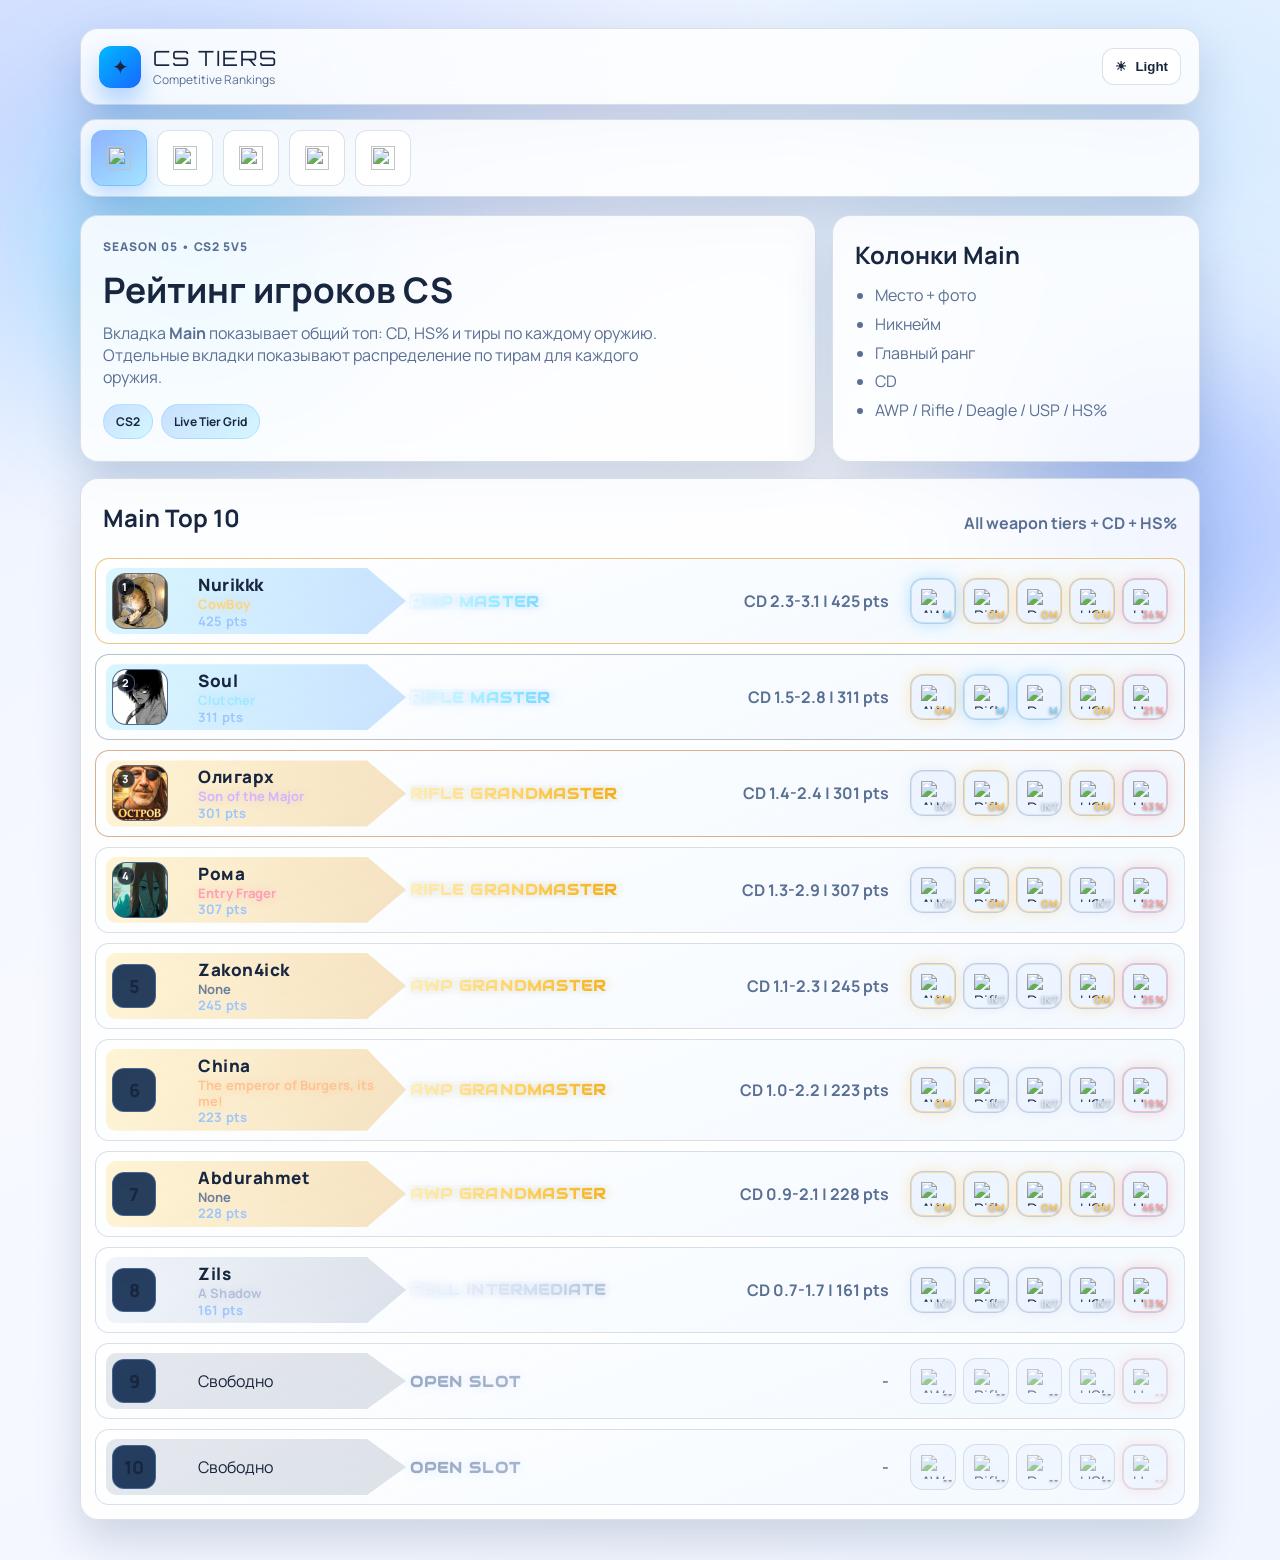
==== index.html @ b64b7e32 "Add files via upload" ====
﻿<!doctype html>
<html lang="ru" data-theme="dark">
<head>
  <meta charset="UTF-8" />
  <meta name="viewport" content="width=device-width, initial-scale=1.0" />
  <title>CS Tiers | Рейтинг</title>
  <link rel="preconnect" href="https://fonts.googleapis.com" />
  <link rel="preconnect" href="https://fonts.gstatic.com" crossorigin />
  <link href="https://fonts.googleapis.com/css2?family=Audiowide&family=Manrope:wght@400;500;700;800&family=Orbitron:wght@600;700&display=swap" rel="stylesheet" />
  <link rel="stylesheet" href="styles.css" />
</head>
<body>
  <div class="ambient ambient-a"></div>
  <div class="ambient ambient-b"></div>

  <div class="page-shell">
    <header class="topbar">
      <div class="brand-wrap">
        <div class="brand-mark" aria-hidden="true">✦</div>
        <div>
          <p class="brand-title">CS TIERS</p>
          <p class="brand-subtitle">Competitive Rankings</p>
        </div>
      </div>

      <div class="topbar-actions">
        <button id="themeToggle" class="theme-btn" type="button" aria-label="Сменить тему">
          <span class="theme-icon" id="themeIcon">🌙</span>
          <span id="themeLabel">Dark</span>
        </button>
      </div>
    </header>

    <nav class="mode-tabs" aria-label="Режимы рейтинга">
      <button class="mode-tab is-active" data-tab-target="main" type="button" aria-label="Main" title="Main">
        <img src="assets/icons/overall.svg" alt="" />
      </button>
      <button class="mode-tab" data-tab-target="awp" type="button" aria-label="AWP" title="AWP">
        <img src="assets/icons/awp.svg" alt="" />
      </button>
      <button class="mode-tab" data-tab-target="rifle" type="button" aria-label="Rifle" title="Rifle">
        <img src="assets/icons/rifle.svg" alt="" />
      </button>
      <button class="mode-tab" data-tab-target="deagle" type="button" aria-label="Deagle" title="Deagle">
        <img src="assets/icons/deagle.svg" alt="" />
      </button>
      <button class="mode-tab" data-tab-target="usp" type="button" aria-label="USP" title="USP">
        <img src="assets/icons/usp.svg" alt="" />
      </button>
    </nav>

    <main class="content-grid">
      <section class="hero-card">
        <p class="kicker">Season 05 • CS2 5v5</p>
        <h1>Рейтинг игроков CS</h1>
        <p>
          Вкладка <strong>Main</strong> показывает общий топ: CD, HS% и тиры по каждому оружию.
          Отдельные вкладки показывают распределение по тирам для каждого оружия.
        </p>
        <div class="hero-pills">
          <span>CS2</span>
          <span>Live Tier Grid</span>
        </div>
      </section>

      <section class="meta-card">
        <h2>Колонки Main</h2>
        <ul>
          <li>Место + фото</li>
          <li>Никнейм</li>
          <li>Главный ранг</li>
          <li>CD</li>
          <li>AWP / Rifle / Deagle / USP / HS%</li>
        </ul>
      </section>

      <section class="leaderboard tab-panel is-active" data-tab-panel="main">
        <div class="leaderboard-head">
          <h2>Main Top 10</h2>
          <span>All weapon tiers + CD + HS%</span>
        </div>

        <ol class="rank-list">
          <li class="rank-item tier-master">
            <span class="pos pos-photo"><img src="Nurikkk.jpg" alt="Nurikkk" /><b>1</b></span><span class="nick">Nurikkk</span><span class="rank-tag rank-master">AWP MASTER</span><span class="kd">CD 2.3-3.1</span>
            <span class="skills">
              <span class="weapon-chip level-master"><img src="assets/icons/awp.svg" alt="AWP" /><i>M</i></span>
              <span class="weapon-chip level-grandmaster"><img src="assets/icons/rifle.svg" alt="Rifle" /><i>GM</i></span>
              <span class="weapon-chip level-grandmaster"><img src="assets/icons/deagle.svg" alt="Deagle" /><i>GM</i></span>
              <span class="weapon-chip level-grandmaster"><img src="assets/icons/usp.svg" alt="USP" /><i>GM</i></span>
              <span class="weapon-chip headshot-chip"><img src="assets/icons/hs.svg" alt="Headshot" /><i>34%</i></span>
            </span>
          </li>
          <li class="rank-item tier-master">
            <span class="pos pos-photo"><img src="soul.jpg" alt="Soul" /><b>2</b></span><span class="nick">Soul</span><span class="rank-tag rank-master">RIFLE MASTER</span><span class="kd">CD 1.5-2.8</span>
            <span class="skills">
              <span class="weapon-chip level-grandmaster"><img src="assets/icons/awp.svg" alt="AWP" /><i>GM</i></span>
              <span class="weapon-chip level-master"><img src="assets/icons/rifle.svg" alt="Rifle" /><i>M</i></span>
              <span class="weapon-chip level-master"><img src="assets/icons/deagle.svg" alt="Deagle" /><i>M</i></span>
              <span class="weapon-chip level-grandmaster"><img src="assets/icons/usp.svg" alt="USP" /><i>GM</i></span>
              <span class="weapon-chip headshot-chip"><img src="assets/icons/hs.svg" alt="Headshot" /><i>21%</i></span>
            </span>
          </li>
          <li class="rank-item tier-grandmaster">
            <span class="pos pos-photo"><img src="oligarh.png" alt="Олигарх" /><b>3</b></span><span class="nick">Олигарх</span><span class="rank-tag rank-grandmaster">RIFLE GRANDMASTER</span><span class="kd">CD 1.4-2.4</span>
            <span class="skills">
              <span class="weapon-chip level-intermediate"><img src="assets/icons/awp.svg" alt="AWP" /><i>INT</i></span>
              <span class="weapon-chip level-grandmaster"><img src="assets/icons/rifle.svg" alt="Rifle" /><i>GM</i></span>
              <span class="weapon-chip level-intermediate"><img src="assets/icons/deagle.svg" alt="Deagle" /><i>INT</i></span>
              <span class="weapon-chip level-grandmaster"><img src="assets/icons/usp.svg" alt="USP" /><i>GM</i></span>
              <span class="weapon-chip headshot-chip"><img src="assets/icons/hs.svg" alt="Headshot" /><i>43%</i></span>
            </span>
          </li>
          <li class="rank-item tier-grandmaster">
            <span class="pos pos-photo"><img src="W1nters.png" alt="Рома" /><b>4</b></span><span class="nick">Рома</span><span class="rank-tag rank-grandmaster">RIFLE GRANDMASTER</span><span class="kd">CD 1.3-2.9</span>
            <span class="skills">
              <span class="weapon-chip level-intermediate"><img src="assets/icons/awp.svg" alt="AWP" /><i>INT</i></span>
              <span class="weapon-chip level-grandmaster"><img src="assets/icons/rifle.svg" alt="Rifle" /><i>GM</i></span>
              <span class="weapon-chip level-grandmaster"><img src="assets/icons/deagle.svg" alt="Deagle" /><i>GM</i></span>
              <span class="weapon-chip level-intermediate"><img src="assets/icons/usp.svg" alt="USP" /><i>INT</i></span>
              <span class="weapon-chip headshot-chip"><img src="assets/icons/hs.svg" alt="Headshot" /><i>32%</i></span>
            </span>
          </li>
          <li class="rank-item tier-grandmaster">
            <span class="pos">5</span><span class="nick">Zakon4ick</span><span class="rank-tag rank-grandmaster">AWP GRANDMASTER</span><span class="kd">CD 1.1-2.3</span>
            <span class="skills">
              <span class="weapon-chip level-grandmaster"><img src="assets/icons/awp.svg" alt="AWP" /><i>GM</i></span>
              <span class="weapon-chip level-intermediate"><img src="assets/icons/rifle.svg" alt="Rifle" /><i>INT</i></span>
              <span class="weapon-chip level-intermediate"><img src="assets/icons/deagle.svg" alt="Deagle" /><i>INT</i></span>
              <span class="weapon-chip level-grandmaster"><img src="assets/icons/usp.svg" alt="USP" /><i>GM</i></span>
              <span class="weapon-chip headshot-chip"><img src="assets/icons/hs.svg" alt="Headshot" /><i>25%</i></span>
            </span>
          </li>
          <li class="rank-item tier-grandmaster">
            <span class="pos">6</span><span class="nick">China</span><span class="rank-tag rank-grandmaster">AWP GRANDMASTER</span><span class="kd">CD 1.0-2.2</span>
            <span class="skills">
              <span class="weapon-chip level-grandmaster"><img src="assets/icons/awp.svg" alt="AWP" /><i>GM</i></span>
              <span class="weapon-chip level-intermediate"><img src="assets/icons/rifle.svg" alt="Rifle" /><i>INT</i></span>
              <span class="weapon-chip level-intermediate"><img src="assets/icons/deagle.svg" alt="Deagle" /><i>INT</i></span>
              <span class="weapon-chip level-intermediate"><img src="assets/icons/usp.svg" alt="USP" /><i>INT</i></span>
              <span class="weapon-chip headshot-chip"><img src="assets/icons/hs.svg" alt="Headshot" /><i>19%</i></span>
            </span>
          </li>
          <li class="rank-item tier-grandmaster">
            <span class="pos">7</span><span class="nick">Abdurahmet</span><span class="rank-tag rank-grandmaster">AWP GRANDMASTER</span><span class="kd">CD 0.9-2.1</span>
            <span class="skills">
              <span class="weapon-chip level-grandmaster"><img src="assets/icons/awp.svg" alt="AWP" /><i>GM</i></span>
              <span class="weapon-chip level-grandmaster"><img src="assets/icons/rifle.svg" alt="Rifle" /><i>GM</i></span>
              <span class="weapon-chip level-grandmaster"><img src="assets/icons/deagle.svg" alt="Deagle" /><i>GM</i></span>
              <span class="weapon-chip level-grandmaster"><img src="assets/icons/usp.svg" alt="USP" /><i>GM</i></span>
              <span class="weapon-chip headshot-chip"><img src="assets/icons/hs.svg" alt="Headshot" /><i>46%</i></span>
            </span>
          </li>
          <li class="rank-item tier-intermediate">
            <span class="pos">8</span><span class="nick">Zils</span><span class="rank-tag rank-intermediate">FULL INTERMEDIATE</span><span class="kd">CD 0.7-1.7</span>
            <span class="skills">
              <span class="weapon-chip level-intermediate"><img src="assets/icons/awp.svg" alt="AWP" /><i>INT</i></span>
              <span class="weapon-chip level-intermediate"><img src="assets/icons/rifle.svg" alt="Rifle" /><i>INT</i></span>
              <span class="weapon-chip level-intermediate"><img src="assets/icons/deagle.svg" alt="Deagle" /><i>INT</i></span>
              <span class="weapon-chip level-intermediate"><img src="assets/icons/usp.svg" alt="USP" /><i>INT</i></span>
              <span class="weapon-chip headshot-chip"><img src="assets/icons/hs.svg" alt="Headshot" /><i>13%</i></span>
            </span>
          </li>
          <li class="rank-item tier-open">
            <span class="pos">9</span><span class="nick">Свободно</span><span class="rank-tag rank-open">OPEN SLOT</span><span class="kd">-</span>
            <span class="skills">
              <span class="weapon-chip level-open"><img src="assets/icons/awp.svg" alt="AWP" /><i>--</i></span>
              <span class="weapon-chip level-open"><img src="assets/icons/rifle.svg" alt="Rifle" /><i>--</i></span>
              <span class="weapon-chip level-open"><img src="assets/icons/deagle.svg" alt="Deagle" /><i>--</i></span>
              <span class="weapon-chip level-open"><img src="assets/icons/usp.svg" alt="USP" /><i>--</i></span>
              <span class="weapon-chip level-open headshot-chip"><img src="assets/icons/hs.svg" alt="Headshot" /><i>--</i></span>
            </span>
          </li>
          <li class="rank-item tier-open">
            <span class="pos">10</span><span class="nick">Свободно</span><span class="rank-tag rank-open">OPEN SLOT</span><span class="kd">-</span>
            <span class="skills">
              <span class="weapon-chip level-open"><img src="assets/icons/awp.svg" alt="AWP" /><i>--</i></span>
              <span class="weapon-chip level-open"><img src="assets/icons/rifle.svg" alt="Rifle" /><i>--</i></span>
              <span class="weapon-chip level-open"><img src="assets/icons/deagle.svg" alt="Deagle" /><i>--</i></span>
              <span class="weapon-chip level-open"><img src="assets/icons/usp.svg" alt="USP" /><i>--</i></span>
              <span class="weapon-chip level-open headshot-chip"><img src="assets/icons/hs.svg" alt="Headshot" /><i>--</i></span>
            </span>
          </li>
        </ol>
      </section>

      <section class="leaderboard tab-panel" data-tab-panel="awp">
        <div class="leaderboard-head">
          <h2>AWP Tiers</h2>
          <span>AWP-only ranking list</span>
        </div>
        <ol class="rank-list">
          <li class="rank-item tier-master"><span class="pos pos-photo"><img src="Nurikkk.jpg" alt="Nurikkk" /><b>1</b></span><span class="nick">Nurikkk</span><span class="rank-tag rank-master">AWP MASTER</span><span class="kd">CD 2.3-3.1</span><span class="skills"><span class="weapon-chip level-master"><img src="assets/icons/awp.svg" alt="AWP" /><i>M</i></span><span class="weapon-chip headshot-chip"><img src="assets/icons/hs.svg" alt="Headshot" /><i>34%</i></span></span></li>
          <li class="rank-item tier-grandmaster"><span class="pos pos-photo"><img src="soul.jpg" alt="Soul" /><b>2</b></span><span class="nick">Soul</span><span class="rank-tag rank-grandmaster">AWP GRANDMASTER</span><span class="kd">CD 1.5-2.8</span><span class="skills"><span class="weapon-chip level-grandmaster"><img src="assets/icons/awp.svg" alt="AWP" /><i>GM</i></span><span class="weapon-chip headshot-chip"><img src="assets/icons/hs.svg" alt="Headshot" /><i>21%</i></span></span></li>
          <li class="rank-item tier-grandmaster"><span class="pos">3</span><span class="nick">Zakon4ick</span><span class="rank-tag rank-grandmaster">AWP GRANDMASTER</span><span class="kd">CD 1.1-2.3</span><span class="skills"><span class="weapon-chip level-grandmaster"><img src="assets/icons/awp.svg" alt="AWP" /><i>GM</i></span><span class="weapon-chip headshot-chip"><img src="assets/icons/hs.svg" alt="Headshot" /><i>25%</i></span></span></li>
          <li class="rank-item tier-grandmaster"><span class="pos">4</span><span class="nick">China</span><span class="rank-tag rank-grandmaster">AWP GRANDMASTER</span><span class="kd">CD 1.0-2.2</span><span class="skills"><span class="weapon-chip level-grandmaster"><img src="assets/icons/awp.svg" alt="AWP" /><i>GM</i></span><span class="weapon-chip headshot-chip"><img src="assets/icons/hs.svg" alt="Headshot" /><i>19%</i></span></span></li>
          <li class="rank-item tier-grandmaster"><span class="pos">5</span><span class="nick">Abdurahmet</span><span class="rank-tag rank-grandmaster">AWP GRANDMASTER</span><span class="kd">CD 0.9-2.1</span><span class="skills"><span class="weapon-chip level-grandmaster"><img src="assets/icons/awp.svg" alt="AWP" /><i>GM</i></span><span class="weapon-chip headshot-chip"><img src="assets/icons/hs.svg" alt="Headshot" /><i>46%</i></span></span></li>
          <li class="rank-item tier-intermediate"><span class="pos pos-photo"><img src="W1nters.png" alt="Рома" /><b>6</b></span><span class="nick">Рома</span><span class="rank-tag rank-intermediate">AWP INTERMEDIATE</span><span class="kd">CD 1.3-2.9</span><span class="skills"><span class="weapon-chip level-intermediate"><img src="assets/icons/awp.svg" alt="AWP" /><i>INT</i></span><span class="weapon-chip headshot-chip"><img src="assets/icons/hs.svg" alt="Headshot" /><i>32%</i></span></span></li>
          <li class="rank-item tier-intermediate"><span class="pos pos-photo"><img src="oligarh.png" alt="Олигарх" /><b>7</b></span><span class="nick">Олигарх</span><span class="rank-tag rank-intermediate">AWP INTERMEDIATE</span><span class="kd">CD 1.4-2.4</span><span class="skills"><span class="weapon-chip level-intermediate"><img src="assets/icons/awp.svg" alt="AWP" /><i>INT</i></span><span class="weapon-chip headshot-chip"><img src="assets/icons/hs.svg" alt="Headshot" /><i>43%</i></span></span></li>
          <li class="rank-item tier-intermediate"><span class="pos">8</span><span class="nick">Zils</span><span class="rank-tag rank-intermediate">AWP INTERMEDIATE</span><span class="kd">CD 0.7-1.7</span><span class="skills"><span class="weapon-chip level-intermediate"><img src="assets/icons/awp.svg" alt="AWP" /><i>INT</i></span><span class="weapon-chip headshot-chip"><img src="assets/icons/hs.svg" alt="Headshot" /><i>13%</i></span></span></li>
          <li class="rank-item tier-open"><span class="pos">9</span><span class="nick">Свободно</span><span class="rank-tag rank-open">OPEN SLOT</span><span class="kd">-</span><span class="skills"><span class="weapon-chip level-open"><img src="assets/icons/awp.svg" alt="AWP" /><i>--</i></span></span></li>
          <li class="rank-item tier-open"><span class="pos">10</span><span class="nick">Свободно</span><span class="rank-tag rank-open">OPEN SLOT</span><span class="kd">-</span><span class="skills"><span class="weapon-chip level-open"><img src="assets/icons/awp.svg" alt="AWP" /><i>--</i></span></span></li>
        </ol>
      </section>

      <section class="leaderboard tab-panel" data-tab-panel="rifle">
        <div class="leaderboard-head">
          <h2>Rifle Tiers</h2>
          <span>Rifle-only ranking list</span>
        </div>
        <ol class="rank-list">
          <li class="rank-item tier-master"><span class="pos pos-photo"><img src="soul.jpg" alt="Soul" /><b>1</b></span><span class="nick">Soul</span><span class="rank-tag rank-master">RIFLE MASTER</span><span class="kd">CD 1.5-2.8</span><span class="skills"><span class="weapon-chip level-master"><img src="assets/icons/rifle.svg" alt="Rifle" /><i>M</i></span><span class="weapon-chip headshot-chip"><img src="assets/icons/hs.svg" alt="Headshot" /><i>21%</i></span></span></li>
          <li class="rank-item tier-grandmaster"><span class="pos pos-photo"><img src="Nurikkk.jpg" alt="Nurikkk" /><b>2</b></span><span class="nick">Nurikkk</span><span class="rank-tag rank-grandmaster">RIFLE GRANDMASTER</span><span class="kd">CD 2.3-3.1</span><span class="skills"><span class="weapon-chip level-grandmaster"><img src="assets/icons/rifle.svg" alt="Rifle" /><i>GM</i></span><span class="weapon-chip headshot-chip"><img src="assets/icons/hs.svg" alt="Headshot" /><i>34%</i></span></span></li>
          <li class="rank-item tier-grandmaster"><span class="pos pos-photo"><img src="W1nters.png" alt="Рома" /><b>3</b></span><span class="nick">Рома</span><span class="rank-tag rank-grandmaster">RIFLE GRANDMASTER</span><span class="kd">CD 1.3-2.9</span><span class="skills"><span class="weapon-chip level-grandmaster"><img src="assets/icons/rifle.svg" alt="Rifle" /><i>GM</i></span><span class="weapon-chip headshot-chip"><img src="assets/icons/hs.svg" alt="Headshot" /><i>32%</i></span></span></li>
          <li class="rank-item tier-grandmaster"><span class="pos pos-photo"><img src="oligarh.png" alt="Олигарх" /><b>4</b></span><span class="nick">Олигарх</span><span class="rank-tag rank-grandmaster">RIFLE GRANDMASTER</span><span class="kd">CD 1.4-2.4</span><span class="skills"><span class="weapon-chip level-grandmaster"><img src="assets/icons/rifle.svg" alt="Rifle" /><i>GM</i></span><span class="weapon-chip headshot-chip"><img src="assets/icons/hs.svg" alt="Headshot" /><i>43%</i></span></span></li>
          <li class="rank-item tier-grandmaster"><span class="pos">5</span><span class="nick">Abdurahmet</span><span class="rank-tag rank-grandmaster">RIFLE GRANDMASTER</span><span class="kd">CD 0.9-2.1</span><span class="skills"><span class="weapon-chip level-grandmaster"><img src="assets/icons/rifle.svg" alt="Rifle" /><i>GM</i></span><span class="weapon-chip headshot-chip"><img src="assets/icons/hs.svg" alt="Headshot" /><i>46%</i></span></span></li>
          <li class="rank-item tier-intermediate"><span class="pos">6</span><span class="nick">Zakon4ick</span><span class="rank-tag rank-intermediate">RIFLE INTERMEDIATE</span><span class="kd">CD 1.1-2.3</span><span class="skills"><span class="weapon-chip level-intermediate"><img src="assets/icons/rifle.svg" alt="Rifle" /><i>INT</i></span><span class="weapon-chip headshot-chip"><img src="assets/icons/hs.svg" alt="Headshot" /><i>25%</i></span></span></li>
          <li class="rank-item tier-intermediate"><span class="pos">7</span><span class="nick">China</span><span class="rank-tag rank-intermediate">RIFLE INTERMEDIATE</span><span class="kd">CD 1.0-2.2</span><span class="skills"><span class="weapon-chip level-intermediate"><img src="assets/icons/rifle.svg" alt="Rifle" /><i>INT</i></span><span class="weapon-chip headshot-chip"><img src="assets/icons/hs.svg" alt="Headshot" /><i>19%</i></span></span></li>
          <li class="rank-item tier-intermediate"><span class="pos">8</span><span class="nick">Zils</span><span class="rank-tag rank-intermediate">RIFLE INTERMEDIATE</span><span class="kd">CD 0.7-1.7</span><span class="skills"><span class="weapon-chip level-intermediate"><img src="assets/icons/rifle.svg" alt="Rifle" /><i>INT</i></span><span class="weapon-chip headshot-chip"><img src="assets/icons/hs.svg" alt="Headshot" /><i>13%</i></span></span></li>
          <li class="rank-item tier-open"><span class="pos">9</span><span class="nick">Свободно</span><span class="rank-tag rank-open">OPEN SLOT</span><span class="kd">-</span><span class="skills"><span class="weapon-chip level-open"><img src="assets/icons/rifle.svg" alt="Rifle" /><i>--</i></span></span></li>
          <li class="rank-item tier-open"><span class="pos">10</span><span class="nick">Свободно</span><span class="rank-tag rank-open">OPEN SLOT</span><span class="kd">-</span><span class="skills"><span class="weapon-chip level-open"><img src="assets/icons/rifle.svg" alt="Rifle" /><i>--</i></span></span></li>
        </ol>
      </section>

      <section class="leaderboard tab-panel" data-tab-panel="deagle">
        <div class="leaderboard-head">
          <h2>Deagle Tiers</h2>
          <span>Deagle-only ranking list</span>
        </div>
        <ol class="rank-list">
          <li class="rank-item tier-master"><span class="pos pos-photo"><img src="soul.jpg" alt="Soul" /><b>1</b></span><span class="nick">Soul</span><span class="rank-tag rank-master">DEAGLE MASTER</span><span class="kd">CD 1.5-2.8</span><span class="skills"><span class="weapon-chip level-master"><img src="assets/icons/deagle.svg" alt="Deagle" /><i>M</i></span><span class="weapon-chip headshot-chip"><img src="assets/icons/hs.svg" alt="Headshot" /><i>21%</i></span></span></li>
          <li class="rank-item tier-grandmaster"><span class="pos pos-photo"><img src="Nurikkk.jpg" alt="Nurikkk" /><b>2</b></span><span class="nick">Nurikkk</span><span class="rank-tag rank-grandmaster">DEAGLE GRANDMASTER</span><span class="kd">CD 2.3-3.1</span><span class="skills"><span class="weapon-chip level-grandmaster"><img src="assets/icons/deagle.svg" alt="Deagle" /><i>GM</i></span><span class="weapon-chip headshot-chip"><img src="assets/icons/hs.svg" alt="Headshot" /><i>34%</i></span></span></li>
          <li class="rank-item tier-grandmaster"><span class="pos pos-photo"><img src="W1nters.png" alt="Рома" /><b>3</b></span><span class="nick">Рома</span><span class="rank-tag rank-grandmaster">DEAGLE GRANDMASTER</span><span class="kd">CD 1.3-2.9</span><span class="skills"><span class="weapon-chip level-grandmaster"><img src="assets/icons/deagle.svg" alt="Deagle" /><i>GM</i></span><span class="weapon-chip headshot-chip"><img src="assets/icons/hs.svg" alt="Headshot" /><i>32%</i></span></span></li>
          <li class="rank-item tier-grandmaster"><span class="pos">4</span><span class="nick">Abdurahmet</span><span class="rank-tag rank-grandmaster">DEAGLE GRANDMASTER</span><span class="kd">CD 0.9-2.1</span><span class="skills"><span class="weapon-chip level-grandmaster"><img src="assets/icons/deagle.svg" alt="Deagle" /><i>GM</i></span><span class="weapon-chip headshot-chip"><img src="assets/icons/hs.svg" alt="Headshot" /><i>46%</i></span></span></li>
          <li class="rank-item tier-intermediate"><span class="pos pos-photo"><img src="oligarh.png" alt="Олигарх" /><b>5</b></span><span class="nick">Олигарх</span><span class="rank-tag rank-intermediate">DEAGLE INTERMEDIATE</span><span class="kd">CD 1.4-2.4</span><span class="skills"><span class="weapon-chip level-intermediate"><img src="assets/icons/deagle.svg" alt="Deagle" /><i>INT</i></span><span class="weapon-chip headshot-chip"><img src="assets/icons/hs.svg" alt="Headshot" /><i>43%</i></span></span></li>
          <li class="rank-item tier-intermediate"><span class="pos">6</span><span class="nick">Zakon4ick</span><span class="rank-tag rank-intermediate">DEAGLE INTERMEDIATE</span><span class="kd">CD 1.1-2.3</span><span class="skills"><span class="weapon-chip level-intermediate"><img src="assets/icons/deagle.svg" alt="Deagle" /><i>INT</i></span><span class="weapon-chip headshot-chip"><img src="assets/icons/hs.svg" alt="Headshot" /><i>25%</i></span></span></li>
          <li class="rank-item tier-intermediate"><span class="pos">7</span><span class="nick">China</span><span class="rank-tag rank-intermediate">DEAGLE INTERMEDIATE</span><span class="kd">CD 1.0-2.2</span><span class="skills"><span class="weapon-chip level-intermediate"><img src="assets/icons/deagle.svg" alt="Deagle" /><i>INT</i></span><span class="weapon-chip headshot-chip"><img src="assets/icons/hs.svg" alt="Headshot" /><i>19%</i></span></span></li>
          <li class="rank-item tier-intermediate"><span class="pos">8</span><span class="nick">Zils</span><span class="rank-tag rank-intermediate">DEAGLE INTERMEDIATE</span><span class="kd">CD 0.7-1.7</span><span class="skills"><span class="weapon-chip level-intermediate"><img src="assets/icons/deagle.svg" alt="Deagle" /><i>INT</i></span><span class="weapon-chip headshot-chip"><img src="assets/icons/hs.svg" alt="Headshot" /><i>13%</i></span></span></li>
          <li class="rank-item tier-open"><span class="pos">9</span><span class="nick">Свободно</span><span class="rank-tag rank-open">OPEN SLOT</span><span class="kd">-</span><span class="skills"><span class="weapon-chip level-open"><img src="assets/icons/deagle.svg" alt="Deagle" /><i>--</i></span></span></li>
          <li class="rank-item tier-open"><span class="pos">10</span><span class="nick">Свободно</span><span class="rank-tag rank-open">OPEN SLOT</span><span class="kd">-</span><span class="skills"><span class="weapon-chip level-open"><img src="assets/icons/deagle.svg" alt="Deagle" /><i>--</i></span></span></li>
        </ol>
      </section>

      <section class="leaderboard tab-panel" data-tab-panel="usp">
        <div class="leaderboard-head">
          <h2>USP Tiers</h2>
          <span>USP-only ranking list</span>
        </div>
        <ol class="rank-list">
          <li class="rank-item tier-grandmaster"><span class="pos pos-photo"><img src="Nurikkk.jpg" alt="Nurikkk" /><b>1</b></span><span class="nick">Nurikkk</span><span class="rank-tag rank-grandmaster">USP GRANDMASTER</span><span class="kd">CD 2.3-3.1</span><span class="skills"><span class="weapon-chip level-grandmaster"><img src="assets/icons/usp.svg" alt="USP" /><i>GM</i></span><span class="weapon-chip headshot-chip"><img src="assets/icons/hs.svg" alt="Headshot" /><i>34%</i></span></span></li>
          <li class="rank-item tier-grandmaster"><span class="pos pos-photo"><img src="soul.jpg" alt="Soul" /><b>2</b></span><span class="nick">Soul</span><span class="rank-tag rank-grandmaster">USP GRANDMASTER</span><span class="kd">CD 1.5-2.8</span><span class="skills"><span class="weapon-chip level-grandmaster"><img src="assets/icons/usp.svg" alt="USP" /><i>GM</i></span><span class="weapon-chip headshot-chip"><img src="assets/icons/hs.svg" alt="Headshot" /><i>21%</i></span></span></li>
          <li class="rank-item tier-grandmaster"><span class="pos pos-photo"><img src="oligarh.png" alt="Олигарх" /><b>3</b></span><span class="nick">Олигарх</span><span class="rank-tag rank-grandmaster">USP GRANDMASTER</span><span class="kd">CD 1.4-2.4</span><span class="skills"><span class="weapon-chip level-grandmaster"><img src="assets/icons/usp.svg" alt="USP" /><i>GM</i></span><span class="weapon-chip headshot-chip"><img src="assets/icons/hs.svg" alt="Headshot" /><i>43%</i></span></span></li>
          <li class="rank-item tier-grandmaster"><span class="pos">4</span><span class="nick">Zakon4ick</span><span class="rank-tag rank-grandmaster">USP GRANDMASTER</span><span class="kd">CD 1.1-2.3</span><span class="skills"><span class="weapon-chip level-grandmaster"><img src="assets/icons/usp.svg" alt="USP" /><i>GM</i></span><span class="weapon-chip headshot-chip"><img src="assets/icons/hs.svg" alt="Headshot" /><i>25%</i></span></span></li>
          <li class="rank-item tier-grandmaster"><span class="pos">5</span><span class="nick">Abdurahmet</span><span class="rank-tag rank-grandmaster">USP GRANDMASTER</span><span class="kd">CD 0.9-2.1</span><span class="skills"><span class="weapon-chip level-grandmaster"><img src="assets/icons/usp.svg" alt="USP" /><i>GM</i></span><span class="weapon-chip headshot-chip"><img src="assets/icons/hs.svg" alt="Headshot" /><i>46%</i></span></span></li>
          <li class="rank-item tier-intermediate"><span class="pos pos-photo"><img src="W1nters.png" alt="Рома" /><b>6</b></span><span class="nick">Рома</span><span class="rank-tag rank-intermediate">USP INTERMEDIATE</span><span class="kd">CD 1.3-2.9</span><span class="skills"><span class="weapon-chip level-intermediate"><img src="assets/icons/usp.svg" alt="USP" /><i>INT</i></span><span class="weapon-chip headshot-chip"><img src="assets/icons/hs.svg" alt="Headshot" /><i>32%</i></span></span></li>
          <li class="rank-item tier-intermediate"><span class="pos">7</span><span class="nick">China</span><span class="rank-tag rank-intermediate">USP INTERMEDIATE</span><span class="kd">CD 1.0-2.2</span><span class="skills"><span class="weapon-chip level-intermediate"><img src="assets/icons/usp.svg" alt="USP" /><i>INT</i></span><span class="weapon-chip headshot-chip"><img src="assets/icons/hs.svg" alt="Headshot" /><i>19%</i></span></span></li>
          <li class="rank-item tier-intermediate"><span class="pos">8</span><span class="nick">Zils</span><span class="rank-tag rank-intermediate">USP INTERMEDIATE</span><span class="kd">CD 0.7-1.7</span><span class="skills"><span class="weapon-chip level-intermediate"><img src="assets/icons/usp.svg" alt="USP" /><i>INT</i></span><span class="weapon-chip headshot-chip"><img src="assets/icons/hs.svg" alt="Headshot" /><i>13%</i></span></span></li>
          <li class="rank-item tier-open"><span class="pos">9</span><span class="nick">Свободно</span><span class="rank-tag rank-open">OPEN SLOT</span><span class="kd">-</span><span class="skills"><span class="weapon-chip level-open"><img src="assets/icons/usp.svg" alt="USP" /><i>--</i></span></span></li>
          <li class="rank-item tier-open"><span class="pos">10</span><span class="nick">Свободно</span><span class="rank-tag rank-open">OPEN SLOT</span><span class="kd">-</span><span class="skills"><span class="weapon-chip level-open"><img src="assets/icons/usp.svg" alt="USP" /><i>--</i></span></span></li>
        </ol>
      </section>
    </main>
  </div>

  <script src="script.js"></script>
</body>
</html>
---- styles.css ----
﻿:root {
  --bg-main: #081121;
  --bg-panel: rgba(9, 21, 40, 0.78);
  --bg-panel-strong: rgba(11, 26, 48, 0.95);
  --text-main: #eaf1ff;
  --text-soft: #9eb0cf;
  --line: rgba(165, 184, 220, 0.17);
  --accent: #3ac7ff;
  --accent-2: #6de2ff;
  --gold: #ffbf42;
  --silver: #b8c2cf;
  --bronze: #d4884e;
  --shadow: 0 30px 60px rgba(0, 0, 0, 0.4);
}

html[data-theme="light"] {
  --bg-main: #eef3ff;
  --bg-panel: rgba(255, 255, 255, 0.84);
  --bg-panel-strong: rgba(255, 255, 255, 0.95);
  --text-main: #18263f;
  --text-soft: #596f93;
  --line: rgba(31, 69, 126, 0.16);
  --accent: #0057ff;
  --accent-2: #2b7dff;
  --gold: #df9a18;
  --silver: #76839a;
  --bronze: #b36a2a;
  --shadow: 0 20px 45px rgba(20, 50, 92, 0.18);
}

* {
  box-sizing: border-box;
  -webkit-user-select: none;
  -ms-user-select: none;
  user-select: none;
}

body {
  margin: 0;
  min-height: 100vh;
  font-family: "Manrope", "Segoe UI", sans-serif;
  color: var(--text-main);
  background:
    radial-gradient(1200px 700px at 10% 10%, rgba(63, 124, 255, 0.2), transparent 56%),
    radial-gradient(900px 600px at 90% 15%, rgba(55, 219, 255, 0.17), transparent 60%),
    linear-gradient(150deg, #040b16, #081121 30%, #050d1a 70%, #03070f 100%);
  transition: background 0.35s ease, color 0.35s ease;
  overflow-x: hidden;
}

html[data-theme="light"] body {
  background:
    radial-gradient(1200px 700px at 8% 8%, rgba(84, 127, 255, 0.22), transparent 58%),
    radial-gradient(900px 600px at 90% 10%, rgba(62, 171, 255, 0.19), transparent 60%),
    linear-gradient(150deg, #eaf1ff, #f7f9ff 45%, #f0f5ff 100%);
}

.ambient {
  position: fixed;
  border-radius: 50%;
  filter: blur(85px);
  pointer-events: none;
  z-index: -1;
  opacity: 0.38;
}

.ambient-a {
  width: 260px;
  height: 260px;
  background: #00d4ff;
  top: 14%;
  left: 5%;
  animation: floatOne 8.8s ease-in-out infinite;
}

.ambient-b {
  width: 350px;
  height: 350px;
  background: #2f6eff;
  right: -70px;
  top: 40%;
  animation: floatTwo 10.5s ease-in-out infinite;
}

.page-shell {
  width: min(1120px, 94vw);
  margin: 28px auto 40px;
}

.topbar {
  display: flex;
  align-items: center;
  justify-content: space-between;
  gap: 14px;
  padding: 16px 18px;
  background: var(--bg-panel);
  border: 1px solid var(--line);
  border-radius: 18px;
  backdrop-filter: blur(12px);
  box-shadow: var(--shadow);
}

.brand-wrap {
  display: flex;
  gap: 12px;
  align-items: center;
}

.brand-mark {
  width: 42px;
  height: 42px;
  border-radius: 12px;
  display: grid;
  place-items: center;
  font-size: 20px;
  background: linear-gradient(135deg, #00b9ff, #1767ff);
  box-shadow: 0 14px 26px rgba(20, 122, 255, 0.33);
}

.brand-title {
  margin: 0;
  font-family: "Orbitron", sans-serif;
  font-size: 21px;
  letter-spacing: 0.08em;
}

.brand-subtitle {
  margin: 0;
  color: var(--text-soft);
  font-size: 12px;
}

.topbar-actions {
  display: flex;
  align-items: center;
  gap: 10px;
  flex-wrap: wrap;
}

.ghost-btn,
.theme-btn {
  border: 1px solid var(--line);
  background: var(--bg-panel-strong);
  color: var(--text-main);
  border-radius: 12px;
  padding: 10px 12px;
  font-weight: 700;
  cursor: pointer;
  transition: transform 0.2s ease, border-color 0.25s ease, box-shadow 0.25s ease;
}

.ghost-btn:hover,
.theme-btn:hover {
  transform: translateY(-2px);
  border-color: rgba(84, 173, 255, 0.75);
  box-shadow: 0 8px 16px rgba(19, 110, 255, 0.2);
}

.theme-btn {
  display: inline-flex;
  align-items: center;
  gap: 8px;
}

.mode-tabs {
  margin-top: 14px;
  display: flex;
  flex-wrap: wrap;
  gap: 10px;
  padding: 10px;
  border: 1px solid var(--line);
  border-radius: 16px;
  background: var(--bg-panel);
  backdrop-filter: blur(10px);
  box-shadow: var(--shadow);
}

.mode-tab {
  border: 1px solid var(--line);
  background: var(--bg-panel-strong);
  color: var(--text-soft);
  border-radius: 12px;
  width: 56px;
  height: 56px;
  padding: 0;
  display: grid;
  place-items: center;
  cursor: pointer;
  transition: transform 0.2s ease, border-color 0.2s ease, color 0.2s ease;
}

.mode-tab:hover {
  transform: translateY(-2px);
  color: var(--text-main);
  border-color: rgba(103, 181, 255, 0.7);
}

.mode-tab.is-active {
  color: #f4fbff;
  border-color: rgba(112, 194, 255, 0.8);
  background: linear-gradient(140deg, rgba(27, 95, 255, 0.45), rgba(1, 180, 255, 0.32));
  box-shadow: 0 8px 18px rgba(38, 126, 255, 0.25);
}

.mode-tab img {
  width: 24px;
  height: 24px;
  object-fit: contain;
  opacity: 0.94;
}

.mode-tab.is-active img {
  opacity: 1;
  filter: drop-shadow(0 0 7px rgba(107, 186, 255, 0.45));
}

.content-grid {
  margin-top: 18px;
  display: grid;
  grid-template-columns: 2fr 1fr;
  gap: 16px;
}

.hero-card,
.meta-card,
.leaderboard,
.weapon-panel {
  background: var(--bg-panel);
  border: 1px solid var(--line);
  border-radius: 18px;
  backdrop-filter: blur(10px);
  box-shadow: var(--shadow);
}

.hero-card,
.meta-card {
  padding: 22px;
}

.kicker {
  margin: 0;
  color: var(--accent-2);
  letter-spacing: 0.08em;
  text-transform: uppercase;
  font-size: 12px;
  font-weight: 800;
}

.hero-card h1 {
  margin: 10px 0 8px;
  font-size: clamp(1.5rem, 2.8vw, 2.2rem);
}

.hero-card p {
  margin: 0;
  max-width: 58ch;
  color: var(--text-soft);
}

.hero-pills {
  margin-top: 16px;
  display: flex;
  flex-wrap: wrap;
  gap: 8px;
}

.hero-pills span {
  display: inline-block;
  padding: 8px 12px;
  border-radius: 999px;
  background: linear-gradient(140deg, rgba(35, 122, 255, 0.22), rgba(0, 213, 255, 0.15));
  border: 1px solid rgba(112, 190, 255, 0.3);
  font-weight: 700;
  font-size: 12px;
}

.meta-card h2,
.leaderboard h2 {
  margin: 0 0 10px;
}

.meta-card ul {
  margin: 0;
  padding-left: 20px;
  color: var(--text-soft);
  line-height: 1.8;
}

.leaderboard {
  grid-column: 1 / -1;
  padding: 14px;
}

.weapon-panel {
  grid-column: 1 / -1;
  padding: 14px;
}

.tab-panel {
  display: none;
}

.tab-panel.is-active {
  display: block;
}

.leaderboard-head {
  display: flex;
  justify-content: space-between;
  align-items: center;
  padding: 8px 8px 14px;
}

.leaderboard-head span {
  color: var(--text-soft);
  font-weight: 700;
}

.rank-list {
  list-style: none;
  margin: 0;
  padding: 0;
  display: grid;
  gap: 10px;
}

.rank-item {
  position: relative;
  overflow: hidden;
  display: grid;
  grid-template-columns: 74px minmax(200px, 1fr) minmax(280px, 1.35fr) minmax(150px, 190px) minmax(230px, 300px);
  gap: 12px;
  align-items: center;
  padding: 14px 16px;
  border-radius: 14px;
  border: 1px solid var(--line);
  background: linear-gradient(160deg, rgba(8, 24, 46, 0.85), rgba(10, 27, 52, 0.55));
  animation: rise 0.5s ease both;
}

html[data-theme="light"] .rank-item {
  background: linear-gradient(160deg, rgba(255, 255, 255, 0.96), rgba(241, 248, 255, 0.86));
}

.rank-item::before {
  content: "";
  position: absolute;
  left: 10px;
  top: 9px;
  width: min(34vw, 300px);
  height: calc(100% - 18px);
  clip-path: polygon(0 0, 87% 0, 100% 50%, 87% 100%, 0 100%);
  border-radius: 10px;
  opacity: 0.34;
  z-index: 0;
}

.tier-master::before {
  background: linear-gradient(90deg, rgba(141, 228, 255, 0.95), rgba(79, 161, 255, 0.85));
}

.tier-grandmaster::before {
  background: linear-gradient(90deg, rgba(255, 221, 125, 0.95), rgba(231, 161, 44, 0.85));
}

.tier-intermediate::before {
  background: linear-gradient(90deg, rgba(209, 219, 238, 0.92), rgba(144, 159, 186, 0.86));
}

.tier-open::before {
  background: linear-gradient(90deg, rgba(98, 118, 152, 0.5), rgba(78, 96, 126, 0.5));
}

.rank-item:nth-child(1) {
  border-color: color-mix(in srgb, var(--gold), transparent 45%);
}

.rank-item:nth-child(2) {
  border-color: color-mix(in srgb, var(--silver), transparent 50%);
}

.rank-item:nth-child(3) {
  border-color: color-mix(in srgb, var(--bronze), transparent 50%);
}

.pos {
  position: relative;
  z-index: 1;
  width: 44px;
  height: 44px;
  border-radius: 12px;
  display: grid;
  place-items: center;
  font-weight: 800;
  font-size: 18px;
  background: rgba(16, 43, 79, 0.9);
  border: 1px solid rgba(124, 172, 243, 0.35);
}

.pos-photo {
  width: 56px;
  height: 56px;
  padding: 0;
  overflow: hidden;
  border-radius: 14px;
}

.pos-photo img {
  width: 100%;
  height: 100%;
  object-fit: cover;
  display: block;
}

.pos-photo b {
  position: absolute;
  left: 4px;
  top: 4px;
  min-width: 18px;
  height: 18px;
  padding: 0 4px;
  border-radius: 8px;
  background: rgba(4, 10, 22, 0.72);
  border: 1px solid rgba(157, 187, 233, 0.4);
  color: #f5f9ff;
  font-size: 11px;
  font-weight: 800;
  line-height: 16px;
}

.rank-item:nth-child(1) .pos { background: color-mix(in srgb, var(--gold), #102747 65%); }
.rank-item:nth-child(2) .pos { background: color-mix(in srgb, var(--silver), #102747 62%); }
.rank-item:nth-child(3) .pos { background: color-mix(in srgb, var(--bronze), #102747 58%); }

.nick {
  position: relative;
  z-index: 1;
  display: flex;
  flex-direction: column;
  align-items: flex-start;
  gap: 1px;
}

.nick-main {
  font-size: 17px;
  font-weight: 800;
  letter-spacing: 0.03em;
}

.nick-meta {
  font-size: 13px;
  font-weight: 700;
  color: #9cc7ff;
  letter-spacing: 0.01em;
  line-height: 1.2;
}

.title-cowboy { color: #ffd37a; text-shadow: 0 0 10px rgba(255, 205, 113, 0.28); }
.title-clutcher { color: #9fe8ff; text-shadow: 0 0 10px rgba(116, 221, 255, 0.28); }
.title-entry { color: #ff9eb4; text-shadow: 0 0 10px rgba(255, 124, 156, 0.24); }
.title-major { color: #d6b3ff; text-shadow: 0 0 10px rgba(191, 137, 255, 0.24); }
.title-emperor { color: #ffc291; text-shadow: 0 0 10px rgba(255, 165, 92, 0.24); }
.title-shadow { color: #b2bfd9; text-shadow: 0 0 10px rgba(161, 176, 203, 0.2); }
.title-none { color: var(--text-soft); opacity: 0.88; }

.kd {
  position: relative;
  z-index: 1;
  color: var(--text-soft);
  font-weight: 700;
  justify-self: end;
  white-space: nowrap;
}

.rank-tag {
  position: relative;
  z-index: 1;
  font-family: "Audiowide", "Orbitron", sans-serif;
  font-weight: 700;
  font-size: clamp(15px, 1.2vw, 22px);
  letter-spacing: 0.07em;
  line-height: 1.12;
  text-transform: uppercase;
  white-space: nowrap;
  display: block;
  width: 100%;
  overflow: hidden;
  text-overflow: ellipsis;
  background-size: 220% auto;
  -webkit-background-clip: text;
  background-clip: text;
  -webkit-text-fill-color: transparent;
  animation: shimmer 4.2s linear infinite;
  filter: drop-shadow(0 0 5px rgba(130, 177, 255, 0.25));
}

.rank-master {
  background-image: linear-gradient(
    105deg,
    #ffffff 0%,
    #9bf0ff 15%,
    #67beff 32%,
    #78deff 48%,
    #d7f4ff 65%,
    #76cbff 82%,
    #ffffff 100%
  );
  text-shadow: 0 0 16px rgba(88, 194, 255, 0.35);
}

.rank-grandmaster {
  background-image: linear-gradient(
    105deg,
    #fff3c4 0%,
    #ffd66b 18%,
    #f0a80f 36%,
    #ffe08d 56%,
    #cf8a00 76%,
    #fff1bb 100%
  );
  text-shadow: 0 0 14px rgba(255, 192, 41, 0.35);
}

.rank-intermediate {
  background-image: linear-gradient(
    105deg,
    #f8fcff 0%,
    #d4dfef 22%,
    #a2b1c9 38%,
    #ecf1f8 57%,
    #8f9eb7 76%,
    #eef4ff 100%
  );
  text-shadow: 0 0 12px rgba(180, 198, 225, 0.28);
}

.rank-open {
  background-image: linear-gradient(105deg, #7f93b5, #b0bfd8, #7f93b5);
  opacity: 0.8;
}

.skills {
  position: relative;
  z-index: 1;
  display: flex;
  justify-content: flex-end;
  gap: 7px;
}

.weapon-chip {
  width: 46px;
  height: 46px;
  border-radius: 13px;
  border: 1px solid rgba(140, 169, 217, 0.32);
  background: rgba(6, 18, 37, 0.66);
  display: grid;
  place-items: center;
  position: relative;
}

html[data-theme="light"] .weapon-chip {
  background: rgba(235, 243, 255, 0.84);
  border-color: rgba(95, 121, 165, 0.32);
}

.weapon-chip img {
  width: 24px;
  height: 24px;
  object-fit: contain;
  opacity: 0.95;
}

.weapon-chip i {
  position: absolute;
  right: 3px;
  bottom: 2px;
  font-style: normal;
  font-size: 10px;
  font-weight: 800;
  letter-spacing: 0.04em;
  text-shadow: 0 1px 3px rgba(0, 0, 0, 0.45);
}

.level-master {
  box-shadow: inset 0 0 0 1px rgba(117, 213, 255, 0.45), 0 0 16px rgba(69, 175, 255, 0.35);
}

.level-master i { color: #87d8ff; }

.level-grandmaster {
  box-shadow: inset 0 0 0 1px rgba(255, 194, 76, 0.5), 0 0 14px rgba(255, 176, 51, 0.28);
}

.level-grandmaster i { color: #ffc85f; }

.level-intermediate {
  box-shadow: inset 0 0 0 1px rgba(193, 208, 233, 0.46), 0 0 12px rgba(181, 196, 220, 0.23);
}

.level-intermediate i { color: #d8e4fa; }

.level-open {
  opacity: 0.64;
}

.headshot-chip {
  box-shadow: inset 0 0 0 1px rgba(255, 122, 122, 0.45), 0 0 14px rgba(255, 88, 88, 0.24);
}

.headshot-chip i {
  color: #ff9f9f;
}

.weapon-grid {
  display: grid;
  grid-template-columns: repeat(3, minmax(0, 1fr));
  gap: 12px;
}

.weapon-tier-card {
  position: relative;
  overflow: hidden;
  border: 1px solid var(--line);
  border-radius: 14px;
  padding: 14px;
  background: linear-gradient(165deg, rgba(8, 23, 45, 0.85), rgba(13, 30, 56, 0.65));
}

html[data-theme="light"] .weapon-tier-card {
  background: linear-gradient(165deg, rgba(255, 255, 255, 0.95), rgba(240, 247, 255, 0.88));
}

.weapon-tier-card h3 {
  margin: 0 0 10px;
  font-family: "Audiowide", "Orbitron", sans-serif;
  letter-spacing: 0.04em;
  font-size: 1.1rem;
}

.weapon-tier-card ul {
  margin: 0;
  padding-left: 18px;
  color: var(--text-soft);
  line-height: 1.8;
  font-weight: 700;
}

@media (max-width: 860px) {
  .content-grid {
    grid-template-columns: 1fr;
  }

  .mode-tabs {
    gap: 8px;
  }

  .mode-tab {
    width: 50px;
    height: 50px;
  }

  .rank-item {
    grid-template-columns: 44px 1fr;
    grid-template-areas:
      "pos nick"
      "pos rank"
      "pos kd"
      "skills skills";
    row-gap: 4px;
  }

  .rank-item::before {
    width: calc(100% - 20px);
    clip-path: none;
  }

  .pos { grid-area: pos; }
  .nick { grid-area: nick; }
  .rank-tag { grid-area: rank; }
  .kd { grid-area: kd; }
  .skills {
    grid-area: skills;
    justify-content: flex-start;
    margin-left: 6px;
    margin-top: 4px;
    flex-wrap: wrap;
  }

  .rank-tag {
    font-size: clamp(14px, 4vw, 19px);
    letter-spacing: 0.05em;
    white-space: normal;
    overflow: visible;
    text-overflow: clip;
  }

  .weapon-grid {
    grid-template-columns: 1fr;
  }
}

@keyframes rise {
  from { opacity: 0; transform: translateY(8px); }
  to { opacity: 1; transform: translateY(0); }
}

@keyframes floatOne {
  0%, 100% { transform: translateY(0); }
  50% { transform: translateY(-14px); }
}

@keyframes floatTwo {
  0%, 100% { transform: translateY(0); }
  50% { transform: translateY(16px); }
}

@keyframes shimmer {
  0% { background-position: 0% 50%; }
  100% { background-position: 220% 50%; }
}
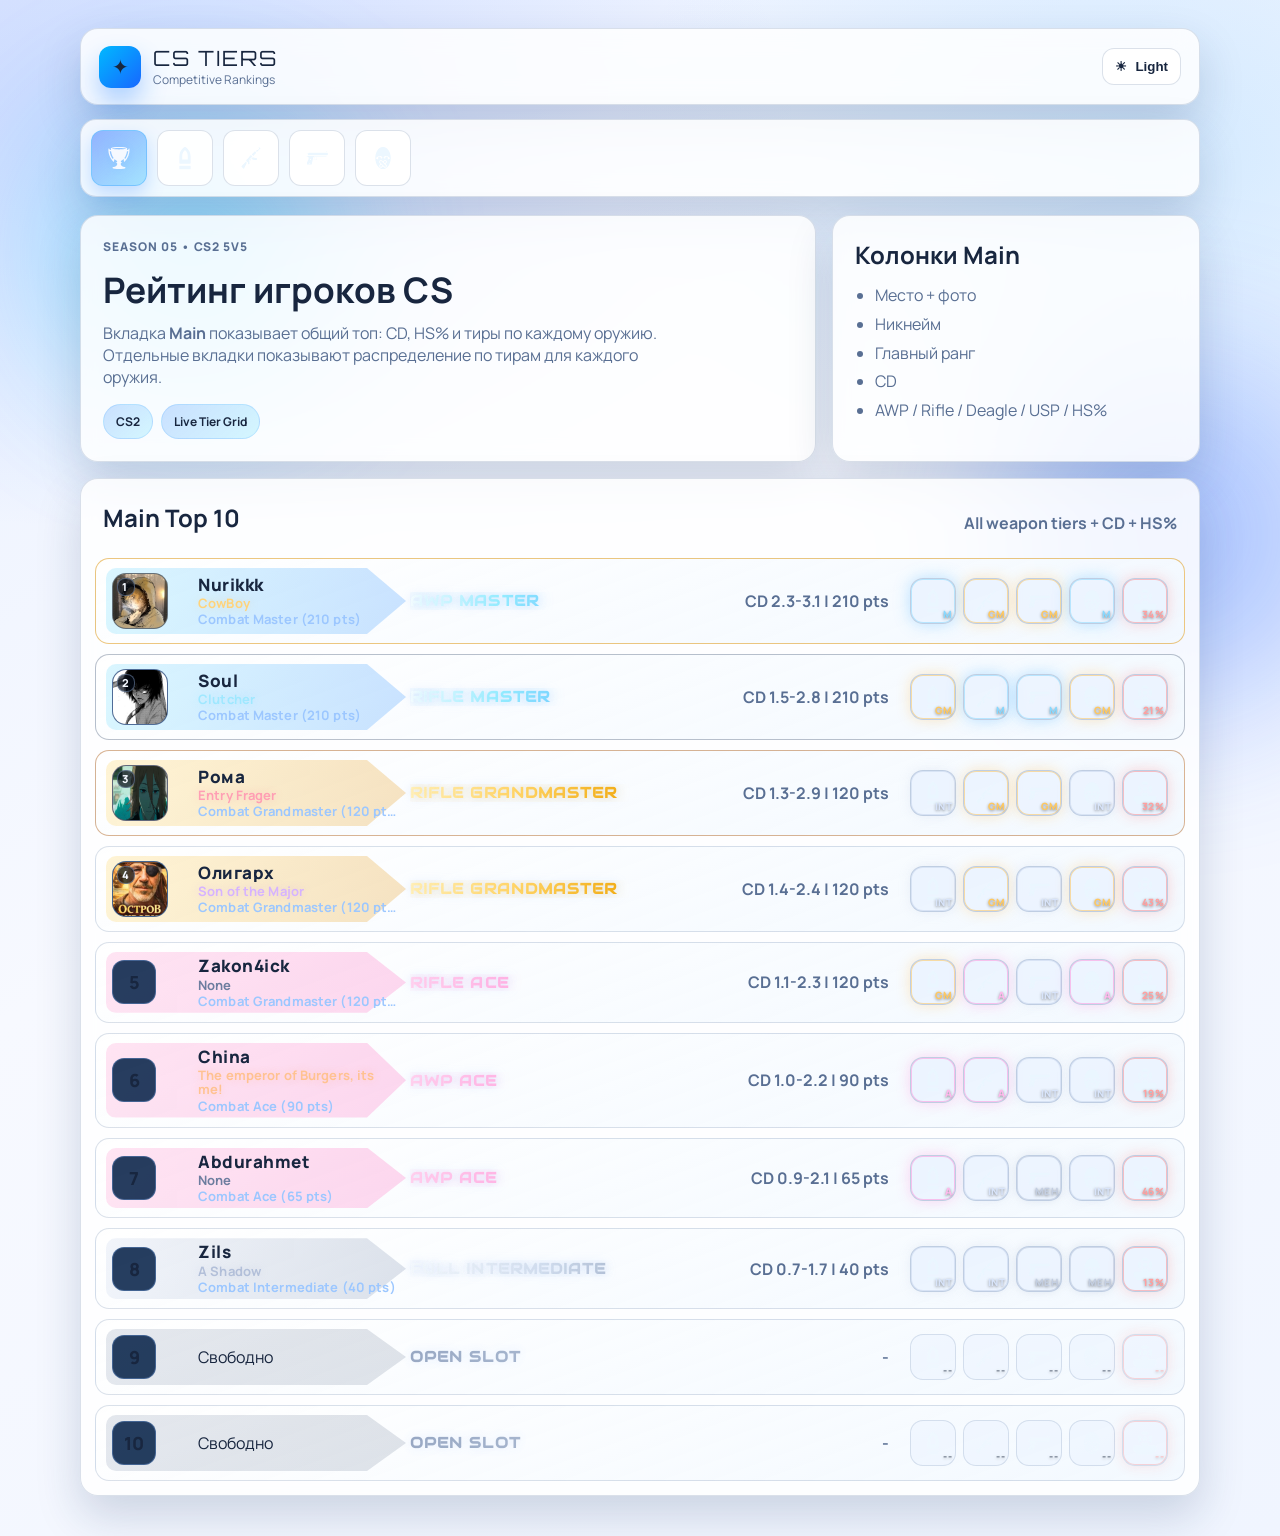
==== commit 96927dc5: "Add files via upload" ====
--- a/index.html
+++ b/index.html
@@ -87,7 +87,7 @@
               <span class="weapon-chip level-master"><img src="assets/icons/awp.svg" alt="AWP" /><i>M</i></span>
               <span class="weapon-chip level-grandmaster"><img src="assets/icons/rifle.svg" alt="Rifle" /><i>GM</i></span>
               <span class="weapon-chip level-grandmaster"><img src="assets/icons/deagle.svg" alt="Deagle" /><i>GM</i></span>
-              <span class="weapon-chip level-grandmaster"><img src="assets/icons/usp.svg" alt="USP" /><i>GM</i></span>
+              <span class="weapon-chip level-master"><img src="assets/icons/usp.svg" alt="USP" /><i>M</i></span>
               <span class="weapon-chip headshot-chip"><img src="assets/icons/hs.svg" alt="Headshot" /><i>34%</i></span>
             </span>
           </li>
@@ -121,33 +121,33 @@
               <span class="weapon-chip headshot-chip"><img src="assets/icons/hs.svg" alt="Headshot" /><i>32%</i></span>
             </span>
           </li>
-          <li class="rank-item tier-grandmaster">
-            <span class="pos">5</span><span class="nick">Zakon4ick</span><span class="rank-tag rank-grandmaster">AWP GRANDMASTER</span><span class="kd">CD 1.1-2.3</span>
+          <li class="rank-item tier-ace">
+            <span class="pos">5</span><span class="nick">Zakon4ick</span><span class="rank-tag rank-ace">RIFLE ACE</span><span class="kd">CD 1.1-2.3</span>
             <span class="skills">
               <span class="weapon-chip level-grandmaster"><img src="assets/icons/awp.svg" alt="AWP" /><i>GM</i></span>
-              <span class="weapon-chip level-intermediate"><img src="assets/icons/rifle.svg" alt="Rifle" /><i>INT</i></span>
+              <span class="weapon-chip level-ace"><img src="assets/icons/rifle.svg" alt="Rifle" /><i>A</i></span>
               <span class="weapon-chip level-intermediate"><img src="assets/icons/deagle.svg" alt="Deagle" /><i>INT</i></span>
-              <span class="weapon-chip level-grandmaster"><img src="assets/icons/usp.svg" alt="USP" /><i>GM</i></span>
+              <span class="weapon-chip level-ace"><img src="assets/icons/usp.svg" alt="USP" /><i>A</i></span>
               <span class="weapon-chip headshot-chip"><img src="assets/icons/hs.svg" alt="Headshot" /><i>25%</i></span>
             </span>
           </li>
-          <li class="rank-item tier-grandmaster">
-            <span class="pos">6</span><span class="nick">China</span><span class="rank-tag rank-grandmaster">AWP GRANDMASTER</span><span class="kd">CD 1.0-2.2</span>
-            <span class="skills">
-              <span class="weapon-chip level-grandmaster"><img src="assets/icons/awp.svg" alt="AWP" /><i>GM</i></span>
-              <span class="weapon-chip level-intermediate"><img src="assets/icons/rifle.svg" alt="Rifle" /><i>INT</i></span>
+          <li class="rank-item tier-ace">
+            <span class="pos">6</span><span class="nick">China</span><span class="rank-tag rank-ace">AWP ACE</span><span class="kd">CD 1.0-2.2</span>
+            <span class="skills">
+              <span class="weapon-chip level-ace"><img src="assets/icons/awp.svg" alt="AWP" /><i>A</i></span>
+              <span class="weapon-chip level-ace"><img src="assets/icons/rifle.svg" alt="Rifle" /><i>A</i></span>
               <span class="weapon-chip level-intermediate"><img src="assets/icons/deagle.svg" alt="Deagle" /><i>INT</i></span>
               <span class="weapon-chip level-intermediate"><img src="assets/icons/usp.svg" alt="USP" /><i>INT</i></span>
               <span class="weapon-chip headshot-chip"><img src="assets/icons/hs.svg" alt="Headshot" /><i>19%</i></span>
             </span>
           </li>
-          <li class="rank-item tier-grandmaster">
-            <span class="pos">7</span><span class="nick">Abdurahmet</span><span class="rank-tag rank-grandmaster">AWP GRANDMASTER</span><span class="kd">CD 0.9-2.1</span>
-            <span class="skills">
-              <span class="weapon-chip level-grandmaster"><img src="assets/icons/awp.svg" alt="AWP" /><i>GM</i></span>
-              <span class="weapon-chip level-grandmaster"><img src="assets/icons/rifle.svg" alt="Rifle" /><i>GM</i></span>
-              <span class="weapon-chip level-grandmaster"><img src="assets/icons/deagle.svg" alt="Deagle" /><i>GM</i></span>
-              <span class="weapon-chip level-grandmaster"><img src="assets/icons/usp.svg" alt="USP" /><i>GM</i></span>
+          <li class="rank-item tier-ace">
+            <span class="pos">7</span><span class="nick">Abdurahmet</span><span class="rank-tag rank-ace">AWP ACE</span><span class="kd">CD 0.9-2.1</span>
+            <span class="skills">
+              <span class="weapon-chip level-ace"><img src="assets/icons/awp.svg" alt="AWP" /><i>A</i></span>
+              <span class="weapon-chip level-intermediate"><img src="assets/icons/rifle.svg" alt="Rifle" /><i>INT</i></span>
+              <span class="weapon-chip level-meh"><img src="assets/icons/deagle.svg" alt="Deagle" /><i>MEH</i></span>
+              <span class="weapon-chip level-intermediate"><img src="assets/icons/usp.svg" alt="USP" /><i>INT</i></span>
               <span class="weapon-chip headshot-chip"><img src="assets/icons/hs.svg" alt="Headshot" /><i>46%</i></span>
             </span>
           </li>
@@ -156,8 +156,8 @@
             <span class="skills">
               <span class="weapon-chip level-intermediate"><img src="assets/icons/awp.svg" alt="AWP" /><i>INT</i></span>
               <span class="weapon-chip level-intermediate"><img src="assets/icons/rifle.svg" alt="Rifle" /><i>INT</i></span>
-              <span class="weapon-chip level-intermediate"><img src="assets/icons/deagle.svg" alt="Deagle" /><i>INT</i></span>
-              <span class="weapon-chip level-intermediate"><img src="assets/icons/usp.svg" alt="USP" /><i>INT</i></span>
+              <span class="weapon-chip level-meh"><img src="assets/icons/deagle.svg" alt="Deagle" /><i>MEH</i></span>
+              <span class="weapon-chip level-meh"><img src="assets/icons/usp.svg" alt="USP" /><i>MEH</i></span>
               <span class="weapon-chip headshot-chip"><img src="assets/icons/hs.svg" alt="Headshot" /><i>13%</i></span>
             </span>
           </li>
--- a/styles.css
+++ b/styles.css
@@ -365,6 +365,14 @@
 
 .tier-intermediate::before {
   background: linear-gradient(90deg, rgba(209, 219, 238, 0.92), rgba(144, 159, 186, 0.86));
+}
+
+.tier-ace::before {
+  background: linear-gradient(90deg, rgba(255, 166, 214, 0.9), rgba(255, 116, 196, 0.82));
+}
+
+.tier-meh::before {
+  background: linear-gradient(90deg, rgba(128, 144, 170, 0.62), rgba(95, 108, 134, 0.56));
 }
 
 .tier-open::before {
@@ -438,21 +446,39 @@
   display: flex;
   flex-direction: column;
   align-items: flex-start;
-  gap: 1px;
+  justify-content: center;
+  gap: 2px;
+  min-width: 0;
 }
 
 .nick-main {
   font-size: 17px;
   font-weight: 800;
   letter-spacing: 0.03em;
+  line-height: 1.1;
+  white-space: nowrap;
+  width: 100%;
+  overflow: hidden;
+  text-overflow: ellipsis;
 }
 
 .nick-meta {
+  display: block;
+  width: 100%;
   font-size: 13px;
   font-weight: 700;
   color: #9cc7ff;
   letter-spacing: 0.01em;
-  line-height: 1.2;
+  line-height: 1.08;
+  white-space: normal;
+  overflow: visible;
+  text-overflow: clip;
+}
+
+.nick-stat {
+  white-space: nowrap;
+  overflow: hidden;
+  text-overflow: ellipsis;
 }
 
 .title-cowboy { color: #ffd37a; text-shadow: 0 0 10px rgba(255, 205, 113, 0.28); }
@@ -534,6 +560,29 @@
   text-shadow: 0 0 12px rgba(180, 198, 225, 0.28);
 }
 
+.rank-ace {
+  background-image: linear-gradient(
+    105deg,
+    #ffd7f0 0%,
+    #ffa4df 25%,
+    #ff73cb 50%,
+    #ffb8e8 76%,
+    #ffdff5 100%
+  );
+  text-shadow: 0 0 14px rgba(255, 138, 219, 0.35);
+}
+
+.rank-meh {
+  background-image: linear-gradient(
+    105deg,
+    #d7deea 0%,
+    #aab6cd 42%,
+    #c5cfdf 72%,
+    #dfe6f2 100%
+  );
+  text-shadow: 0 0 10px rgba(182, 197, 223, 0.22);
+}
+
 .rank-open {
   background-image: linear-gradient(105deg, #7f93b5, #b0bfd8, #7f93b5);
   opacity: 0.8;
@@ -598,6 +647,18 @@
 }
 
 .level-intermediate i { color: #d8e4fa; }
+
+.level-ace {
+  box-shadow: inset 0 0 0 1px rgba(255, 141, 220, 0.5), 0 0 14px rgba(255, 112, 203, 0.28);
+}
+
+.level-ace i { color: #ffb8ec; }
+
+.level-meh {
+  box-shadow: inset 0 0 0 1px rgba(171, 184, 209, 0.44), 0 0 10px rgba(141, 157, 184, 0.2);
+}
+
+.level-meh i { color: #c3cee1; }
 
 .level-open {
   opacity: 0.64;
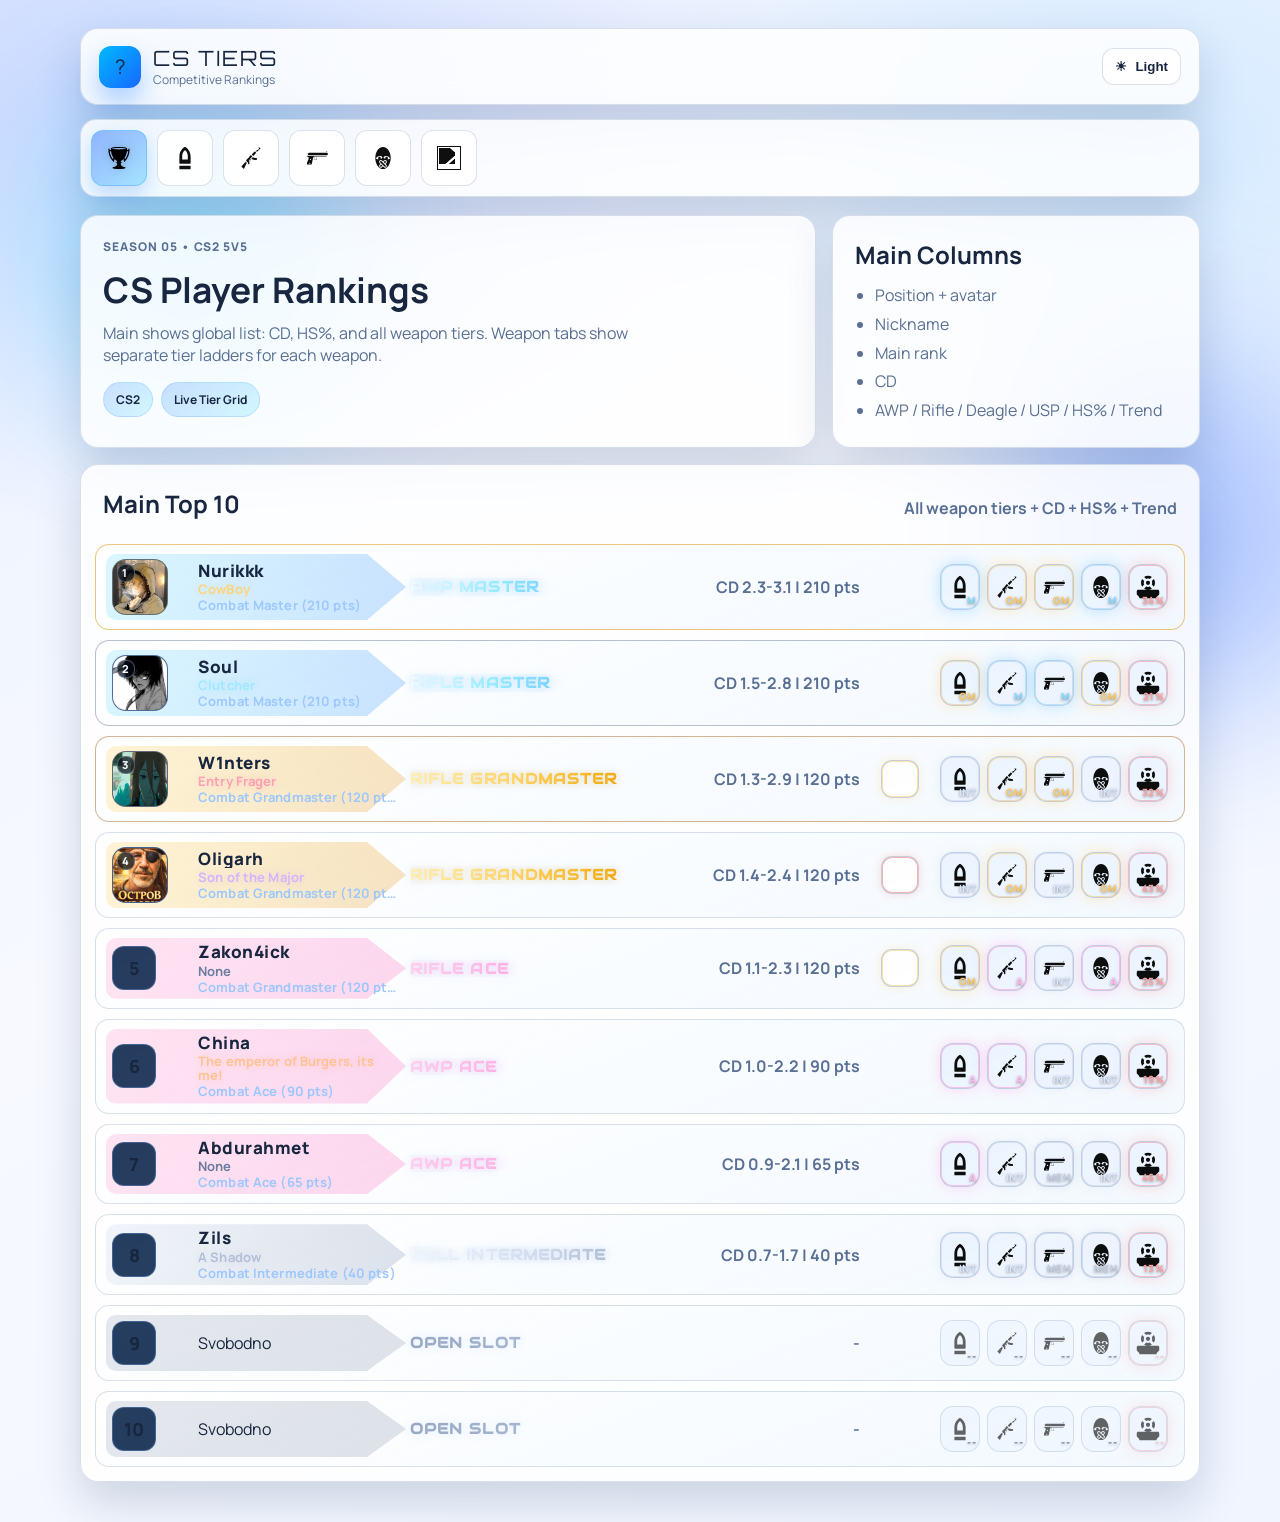
==== commit 8c73cff8: "Add files via upload" ====
--- a/index.html
+++ b/index.html
@@ -1,267 +1,294 @@
-﻿<!doctype html>
-<html lang="ru" data-theme="dark">
-<head>
-  <meta charset="UTF-8" />
-  <meta name="viewport" content="width=device-width, initial-scale=1.0" />
-  <title>CS Tiers | Рейтинг</title>
-  <link rel="preconnect" href="https://fonts.googleapis.com" />
-  <link rel="preconnect" href="https://fonts.gstatic.com" crossorigin />
-  <link href="https://fonts.googleapis.com/css2?family=Audiowide&family=Manrope:wght@400;500;700;800&family=Orbitron:wght@600;700&display=swap" rel="stylesheet" />
-  <link rel="stylesheet" href="styles.css" />
-</head>
-<body>
-  <div class="ambient ambient-a"></div>
-  <div class="ambient ambient-b"></div>
-
-  <div class="page-shell">
-    <header class="topbar">
-      <div class="brand-wrap">
-        <div class="brand-mark" aria-hidden="true">✦</div>
-        <div>
-          <p class="brand-title">CS TIERS</p>
-          <p class="brand-subtitle">Competitive Rankings</p>
-        </div>
-      </div>
-
-      <div class="topbar-actions">
-        <button id="themeToggle" class="theme-btn" type="button" aria-label="Сменить тему">
+﻿<!doctype html>
+<html lang="ru" data-theme="dark">
+<head>
+  <meta charset="UTF-8" />
+  <meta name="viewport" content="width=device-width, initial-scale=1.0" />
+  <title>CS Tiers | Ranking</title>
+  <link rel="preconnect" href="https://fonts.googleapis.com" />
+  <link rel="preconnect" href="https://fonts.gstatic.com" crossorigin />
+  <link href="https://fonts.googleapis.com/css2?family=Audiowide&family=Manrope:wght@400;500;700;800&family=Orbitron:wght@600;700&display=swap" rel="stylesheet" />
+  <link rel="stylesheet" href="styles.css" />
+</head>
+<body>
+  <div class="ambient ambient-a"></div>
+  <div class="ambient ambient-b"></div>
+
+  <div class="page-shell">
+    <header class="topbar">
+      <div class="brand-wrap">
+        <div class="brand-mark" aria-hidden="true">?</div>
+        <div>
+          <p class="brand-title">CS TIERS</p>
+          <p class="brand-subtitle">Competitive Rankings</p>
+        </div>
+      </div>
+
+      <div class="topbar-actions">
+        <button id="themeToggle" class="theme-btn" type="button" aria-label="Switch theme">
           <span class="theme-icon" id="themeIcon">🌙</span>
-          <span id="themeLabel">Dark</span>
-        </button>
-      </div>
-    </header>
-
-    <nav class="mode-tabs" aria-label="Режимы рейтинга">
-      <button class="mode-tab is-active" data-tab-target="main" type="button" aria-label="Main" title="Main">
-        <img src="assets/icons/overall.svg" alt="" />
-      </button>
-      <button class="mode-tab" data-tab-target="awp" type="button" aria-label="AWP" title="AWP">
-        <img src="assets/icons/awp.svg" alt="" />
-      </button>
-      <button class="mode-tab" data-tab-target="rifle" type="button" aria-label="Rifle" title="Rifle">
-        <img src="assets/icons/rifle.svg" alt="" />
-      </button>
-      <button class="mode-tab" data-tab-target="deagle" type="button" aria-label="Deagle" title="Deagle">
-        <img src="assets/icons/deagle.svg" alt="" />
-      </button>
-      <button class="mode-tab" data-tab-target="usp" type="button" aria-label="USP" title="USP">
-        <img src="assets/icons/usp.svg" alt="" />
-      </button>
-    </nav>
-
-    <main class="content-grid">
-      <section class="hero-card">
+          <span id="themeLabel">Dark</span>
+        </button>
+      </div>
+    </header>
+
+    <nav class="mode-tabs" aria-label="Rank modes">
+      <button class="mode-tab is-active" data-tab-target="main" type="button" aria-label="Main" title="Main">
+        <img src="assets/icons/overall.svg" alt="" />
+      </button>
+      <button class="mode-tab" data-tab-target="awp" type="button" aria-label="AWP" title="AWP">
+        <img src="assets/icons/awp.svg" alt="" />
+      </button>
+      <button class="mode-tab" data-tab-target="rifle" type="button" aria-label="Rifle" title="Rifle">
+        <img src="assets/icons/rifle.svg" alt="" />
+      </button>
+      <button class="mode-tab" data-tab-target="deagle" type="button" aria-label="Deagle" title="Deagle">
+        <img src="assets/icons/deagle.svg" alt="" />
+      </button>
+      <button class="mode-tab" data-tab-target="usp" type="button" aria-label="USP" title="USP">
+        <img src="assets/icons/usp.svg" alt="" />
+      </button>
+      <button class="mode-tab" data-tab-target="duels" type="button" aria-label="Duels" title="Duels">
+        <img src="assets/icons/duel.svg" alt="" />
+      </button>
+    </nav>
+
+    <main class="content-grid">
+      <section class="hero-card">
         <p class="kicker">Season 05 • CS2 5v5</p>
-        <h1>Рейтинг игроков CS</h1>
+        <h1>CS Player Rankings</h1>
         <p>
-          Вкладка <strong>Main</strong> показывает общий топ: CD, HS% и тиры по каждому оружию.
-          Отдельные вкладки показывают распределение по тирам для каждого оружия.
+          Main shows global list: CD, HS%, and all weapon tiers.
+          Weapon tabs show separate tier ladders for each weapon.
         </p>
-        <div class="hero-pills">
-          <span>CS2</span>
-          <span>Live Tier Grid</span>
-        </div>
-      </section>
-
-      <section class="meta-card">
-        <h2>Колонки Main</h2>
+        <div class="hero-pills">
+          <span>CS2</span>
+          <span>Live Tier Grid</span>
+        </div>
+      </section>
+
+      <section class="meta-card">
+        <h2>Main Columns</h2>
         <ul>
-          <li>Место + фото</li>
-          <li>Никнейм</li>
-          <li>Главный ранг</li>
-          <li>CD</li>
-          <li>AWP / Rifle / Deagle / USP / HS%</li>
-        </ul>
-      </section>
-
-      <section class="leaderboard tab-panel is-active" data-tab-panel="main">
-        <div class="leaderboard-head">
-          <h2>Main Top 10</h2>
-          <span>All weapon tiers + CD + HS%</span>
-        </div>
-
+          <li>Position + avatar</li>
+          <li>Nickname</li>
+          <li>Main rank</li>
+          <li>CD</li>
+          <li>AWP / Rifle / Deagle / USP / HS% / Trend</li>
+        </ul>
+      </section>
+
+      <section class="leaderboard tab-panel is-active" data-tab-panel="main">
+        <div class="leaderboard-head">
+          <h2>Main Top 10</h2>
+          <span>All weapon tiers + CD + HS% + Trend</span>
+        </div>
+
+        <ol class="rank-list">
+          <li class="rank-item tier-master">
+            <span class="pos pos-photo"><img src="Nurikkk.jpg" alt="Nurikkk" /><b>1</b></span><span class="nick">Nurikkk</span><span class="rank-tag rank-master">AWP MASTER</span><span class="kd">CD 2.3-3.1</span><span class="trend trend-none" aria-hidden="true"></span>
+            <span class="skills">
+              <span class="weapon-chip level-master"><img src="assets/icons/awp.svg" alt="AWP" /><i>M</i></span>
+              <span class="weapon-chip level-grandmaster"><img src="assets/icons/rifle.svg" alt="Rifle" /><i>GM</i></span>
+              <span class="weapon-chip level-grandmaster"><img src="assets/icons/deagle.svg" alt="Deagle" /><i>GM</i></span>
+              <span class="weapon-chip level-master"><img src="assets/icons/usp.svg" alt="USP" /><i>M</i></span>
+              <span class="weapon-chip headshot-chip"><img src="assets/icons/hs.svg" alt="Headshot" /><i>34%</i></span>
+            </span>
+          </li>
+          <li class="rank-item tier-master">
+            <span class="pos pos-photo"><img src="soul.jpg" alt="Soul" /><b>2</b></span><span class="nick">Soul</span><span class="rank-tag rank-master">RIFLE MASTER</span><span class="kd">CD 1.5-2.8</span><span class="trend trend-none" aria-hidden="true"></span>
+            <span class="skills">
+              <span class="weapon-chip level-grandmaster"><img src="assets/icons/awp.svg" alt="AWP" /><i>GM</i></span>
+              <span class="weapon-chip level-master"><img src="assets/icons/rifle.svg" alt="Rifle" /><i>M</i></span>
+              <span class="weapon-chip level-master"><img src="assets/icons/deagle.svg" alt="Deagle" /><i>M</i></span>
+              <span class="weapon-chip level-grandmaster"><img src="assets/icons/usp.svg" alt="USP" /><i>GM</i></span>
+              <span class="weapon-chip headshot-chip"><img src="assets/icons/hs.svg" alt="Headshot" /><i>21%</i></span>
+            </span>
+          </li>
+          <li class="rank-item tier-grandmaster">
+            <span class="pos pos-photo"><img src="oligarh.png" alt="Oligarh" /><b>3</b></span><span class="nick">Oligarh</span><span class="rank-tag rank-grandmaster">RIFLE GRANDMASTER</span><span class="kd">CD 1.4-2.4</span><span class="trend trend-down" aria-label="Down tier"></span>
+            <span class="skills">
+              <span class="weapon-chip level-intermediate"><img src="assets/icons/awp.svg" alt="AWP" /><i>INT</i></span>
+              <span class="weapon-chip level-grandmaster"><img src="assets/icons/rifle.svg" alt="Rifle" /><i>GM</i></span>
+              <span class="weapon-chip level-intermediate"><img src="assets/icons/deagle.svg" alt="Deagle" /><i>INT</i></span>
+              <span class="weapon-chip level-grandmaster"><img src="assets/icons/usp.svg" alt="USP" /><i>GM</i></span>
+              <span class="weapon-chip headshot-chip"><img src="assets/icons/hs.svg" alt="Headshot" /><i>43%</i></span>
+            </span>
+          </li>
+          <li class="rank-item tier-grandmaster">
+            <span class="pos pos-photo"><img src="W1nters.png" alt="W1nters" /><b>4</b></span><span class="nick">W1nters</span><span class="rank-tag rank-grandmaster">RIFLE GRANDMASTER</span><span class="kd">CD 1.3-2.9</span><span class="trend trend-up" aria-label="Up tier"></span>
+            <span class="skills">
+              <span class="weapon-chip level-intermediate"><img src="assets/icons/awp.svg" alt="AWP" /><i>INT</i></span>
+              <span class="weapon-chip level-grandmaster"><img src="assets/icons/rifle.svg" alt="Rifle" /><i>GM</i></span>
+              <span class="weapon-chip level-grandmaster"><img src="assets/icons/deagle.svg" alt="Deagle" /><i>GM</i></span>
+              <span class="weapon-chip level-intermediate"><img src="assets/icons/usp.svg" alt="USP" /><i>INT</i></span>
+              <span class="weapon-chip headshot-chip"><img src="assets/icons/hs.svg" alt="Headshot" /><i>32%</i></span>
+            </span>
+          </li>
+          <li class="rank-item tier-ace">
+            <span class="pos">5</span><span class="nick">Zakon4ick</span><span class="rank-tag rank-ace">RIFLE ACE</span><span class="kd">CD 1.1-2.3</span><span class="trend trend-up" aria-label="Up tier"></span>
+            <span class="skills">
+              <span class="weapon-chip level-grandmaster"><img src="assets/icons/awp.svg" alt="AWP" /><i>GM</i></span>
+              <span class="weapon-chip level-ace"><img src="assets/icons/rifle.svg" alt="Rifle" /><i>A</i></span>
+              <span class="weapon-chip level-intermediate"><img src="assets/icons/deagle.svg" alt="Deagle" /><i>INT</i></span>
+              <span class="weapon-chip level-ace"><img src="assets/icons/usp.svg" alt="USP" /><i>A</i></span>
+              <span class="weapon-chip headshot-chip"><img src="assets/icons/hs.svg" alt="Headshot" /><i>25%</i></span>
+            </span>
+          </li>
+          <li class="rank-item tier-ace">
+            <span class="pos">6</span><span class="nick">China</span><span class="rank-tag rank-ace">AWP ACE</span><span class="kd">CD 1.0-2.2</span><span class="trend trend-none" aria-hidden="true"></span>
+            <span class="skills">
+              <span class="weapon-chip level-ace"><img src="assets/icons/awp.svg" alt="AWP" /><i>A</i></span>
+              <span class="weapon-chip level-ace"><img src="assets/icons/rifle.svg" alt="Rifle" /><i>A</i></span>
+              <span class="weapon-chip level-intermediate"><img src="assets/icons/deagle.svg" alt="Deagle" /><i>INT</i></span>
+              <span class="weapon-chip level-intermediate"><img src="assets/icons/usp.svg" alt="USP" /><i>INT</i></span>
+              <span class="weapon-chip headshot-chip"><img src="assets/icons/hs.svg" alt="Headshot" /><i>19%</i></span>
+            </span>
+          </li>
+          <li class="rank-item tier-ace">
+            <span class="pos">7</span><span class="nick">Abdurahmet</span><span class="rank-tag rank-ace">AWP ACE</span><span class="kd">CD 0.9-2.1</span><span class="trend trend-none" aria-hidden="true"></span>
+            <span class="skills">
+              <span class="weapon-chip level-ace"><img src="assets/icons/awp.svg" alt="AWP" /><i>A</i></span>
+              <span class="weapon-chip level-intermediate"><img src="assets/icons/rifle.svg" alt="Rifle" /><i>INT</i></span>
+              <span class="weapon-chip level-meh"><img src="assets/icons/deagle.svg" alt="Deagle" /><i>MEH</i></span>
+              <span class="weapon-chip level-intermediate"><img src="assets/icons/usp.svg" alt="USP" /><i>INT</i></span>
+              <span class="weapon-chip headshot-chip"><img src="assets/icons/hs.svg" alt="Headshot" /><i>46%</i></span>
+            </span>
+          </li>
+          <li class="rank-item tier-intermediate">
+            <span class="pos">8</span><span class="nick">Zils</span><span class="rank-tag rank-intermediate">FULL INTERMEDIATE</span><span class="kd">CD 0.7-1.7</span><span class="trend trend-none" aria-hidden="true"></span>
+            <span class="skills">
+              <span class="weapon-chip level-intermediate"><img src="assets/icons/awp.svg" alt="AWP" /><i>INT</i></span>
+              <span class="weapon-chip level-intermediate"><img src="assets/icons/rifle.svg" alt="Rifle" /><i>INT</i></span>
+              <span class="weapon-chip level-meh"><img src="assets/icons/deagle.svg" alt="Deagle" /><i>MEH</i></span>
+              <span class="weapon-chip level-meh"><img src="assets/icons/usp.svg" alt="USP" /><i>MEH</i></span>
+              <span class="weapon-chip headshot-chip"><img src="assets/icons/hs.svg" alt="Headshot" /><i>13%</i></span>
+            </span>
+          </li>
+          <li class="rank-item tier-open">
+            <span class="pos">9</span><span class="nick">Svobodno</span><span class="rank-tag rank-open">OPEN SLOT</span><span class="kd">-</span><span class="trend trend-none" aria-hidden="true"></span>
+            <span class="skills">
+              <span class="weapon-chip level-open"><img src="assets/icons/awp.svg" alt="AWP" /><i>--</i></span>
+              <span class="weapon-chip level-open"><img src="assets/icons/rifle.svg" alt="Rifle" /><i>--</i></span>
+              <span class="weapon-chip level-open"><img src="assets/icons/deagle.svg" alt="Deagle" /><i>--</i></span>
+              <span class="weapon-chip level-open"><img src="assets/icons/usp.svg" alt="USP" /><i>--</i></span>
+              <span class="weapon-chip level-open headshot-chip"><img src="assets/icons/hs.svg" alt="Headshot" /><i>--</i></span>
+            </span>
+          </li>
+          <li class="rank-item tier-open">
+            <span class="pos">10</span><span class="nick">Svobodno</span><span class="rank-tag rank-open">OPEN SLOT</span><span class="kd">-</span><span class="trend trend-none" aria-hidden="true"></span>
+            <span class="skills">
+              <span class="weapon-chip level-open"><img src="assets/icons/awp.svg" alt="AWP" /><i>--</i></span>
+              <span class="weapon-chip level-open"><img src="assets/icons/rifle.svg" alt="Rifle" /><i>--</i></span>
+              <span class="weapon-chip level-open"><img src="assets/icons/deagle.svg" alt="Deagle" /><i>--</i></span>
+              <span class="weapon-chip level-open"><img src="assets/icons/usp.svg" alt="USP" /><i>--</i></span>
+              <span class="weapon-chip level-open headshot-chip"><img src="assets/icons/hs.svg" alt="Headshot" /><i>--</i></span>
+            </span>
+          </li>
+        </ol>
+      </section>
+
+      <section class="leaderboard tab-panel" data-tab-panel="awp">
+        <div class="leaderboard-head">
+          <h2>AWP Tiers</h2>
+          <span>AWP-only ranking list</span>
+        </div>
+        <ol class="rank-list">
+          <li class="rank-item tier-master"><span class="pos pos-photo"><img src="Nurikkk.jpg" alt="Nurikkk" /><b>1</b></span><span class="nick">Nurikkk</span><span class="rank-tag rank-master">AWP MASTER</span><span class="kd">CD 2.3-3.1</span><span class="skills"><span class="weapon-chip level-master"><img src="assets/icons/awp.svg" alt="AWP" /><i>M</i></span><span class="weapon-chip headshot-chip"><img src="assets/icons/hs.svg" alt="Headshot" /><i>34%</i></span></span></li>
+          <li class="rank-item tier-grandmaster"><span class="pos pos-photo"><img src="soul.jpg" alt="Soul" /><b>2</b></span><span class="nick">Soul</span><span class="rank-tag rank-grandmaster">AWP GRANDMASTER</span><span class="kd">CD 1.5-2.8</span><span class="skills"><span class="weapon-chip level-grandmaster"><img src="assets/icons/awp.svg" alt="AWP" /><i>GM</i></span><span class="weapon-chip headshot-chip"><img src="assets/icons/hs.svg" alt="Headshot" /><i>21%</i></span></span></li>
+          <li class="rank-item tier-grandmaster"><span class="pos">3</span><span class="nick">Zakon4ick</span><span class="rank-tag rank-grandmaster">AWP GRANDMASTER</span><span class="kd">CD 1.1-2.3</span><span class="skills"><span class="weapon-chip level-grandmaster"><img src="assets/icons/awp.svg" alt="AWP" /><i>GM</i></span><span class="weapon-chip headshot-chip"><img src="assets/icons/hs.svg" alt="Headshot" /><i>25%</i></span></span></li>
+          <li class="rank-item tier-grandmaster"><span class="pos">4</span><span class="nick">China</span><span class="rank-tag rank-grandmaster">AWP GRANDMASTER</span><span class="kd">CD 1.0-2.2</span><span class="skills"><span class="weapon-chip level-grandmaster"><img src="assets/icons/awp.svg" alt="AWP" /><i>GM</i></span><span class="weapon-chip headshot-chip"><img src="assets/icons/hs.svg" alt="Headshot" /><i>19%</i></span></span></li>
+          <li class="rank-item tier-grandmaster"><span class="pos">5</span><span class="nick">Abdurahmet</span><span class="rank-tag rank-grandmaster">AWP GRANDMASTER</span><span class="kd">CD 0.9-2.1</span><span class="skills"><span class="weapon-chip level-grandmaster"><img src="assets/icons/awp.svg" alt="AWP" /><i>GM</i></span><span class="weapon-chip headshot-chip"><img src="assets/icons/hs.svg" alt="Headshot" /><i>46%</i></span></span></li>
+          <li class="rank-item tier-intermediate"><span class="pos pos-photo"><img src="W1nters.png" alt="W1nters" /><b>6</b></span><span class="nick">W1nters</span><span class="rank-tag rank-intermediate">AWP INTERMEDIATE</span><span class="kd">CD 1.3-2.9</span><span class="skills"><span class="weapon-chip level-intermediate"><img src="assets/icons/awp.svg" alt="AWP" /><i>INT</i></span><span class="weapon-chip headshot-chip"><img src="assets/icons/hs.svg" alt="Headshot" /><i>32%</i></span></span></li>
+          <li class="rank-item tier-intermediate"><span class="pos pos-photo"><img src="oligarh.png" alt="Oligarh" /><b>7</b></span><span class="nick">Oligarh</span><span class="rank-tag rank-intermediate">AWP INTERMEDIATE</span><span class="kd">CD 1.4-2.4</span><span class="skills"><span class="weapon-chip level-intermediate"><img src="assets/icons/awp.svg" alt="AWP" /><i>INT</i></span><span class="weapon-chip headshot-chip"><img src="assets/icons/hs.svg" alt="Headshot" /><i>43%</i></span></span></li>
+          <li class="rank-item tier-intermediate"><span class="pos">8</span><span class="nick">Zils</span><span class="rank-tag rank-intermediate">AWP INTERMEDIATE</span><span class="kd">CD 0.7-1.7</span><span class="skills"><span class="weapon-chip level-intermediate"><img src="assets/icons/awp.svg" alt="AWP" /><i>INT</i></span><span class="weapon-chip headshot-chip"><img src="assets/icons/hs.svg" alt="Headshot" /><i>13%</i></span></span></li>
+          <li class="rank-item tier-open"><span class="pos">9</span><span class="nick">Svobodno</span><span class="rank-tag rank-open">OPEN SLOT</span><span class="kd">-</span><span class="skills"><span class="weapon-chip level-open"><img src="assets/icons/awp.svg" alt="AWP" /><i>--</i></span></span></li>
+          <li class="rank-item tier-open"><span class="pos">10</span><span class="nick">Svobodno</span><span class="rank-tag rank-open">OPEN SLOT</span><span class="kd">-</span><span class="skills"><span class="weapon-chip level-open"><img src="assets/icons/awp.svg" alt="AWP" /><i>--</i></span></span></li>
+        </ol>
+      </section>
+
+      <section class="leaderboard tab-panel" data-tab-panel="rifle">
+        <div class="leaderboard-head">
+          <h2>Rifle Tiers</h2>
+          <span>Rifle-only ranking list</span>
+        </div>
+        <ol class="rank-list">
+          <li class="rank-item tier-master"><span class="pos pos-photo"><img src="soul.jpg" alt="Soul" /><b>1</b></span><span class="nick">Soul</span><span class="rank-tag rank-master">RIFLE MASTER</span><span class="kd">CD 1.5-2.8</span><span class="skills"><span class="weapon-chip level-master"><img src="assets/icons/rifle.svg" alt="Rifle" /><i>M</i></span><span class="weapon-chip headshot-chip"><img src="assets/icons/hs.svg" alt="Headshot" /><i>21%</i></span></span></li>
+          <li class="rank-item tier-grandmaster"><span class="pos pos-photo"><img src="Nurikkk.jpg" alt="Nurikkk" /><b>2</b></span><span class="nick">Nurikkk</span><span class="rank-tag rank-grandmaster">RIFLE GRANDMASTER</span><span class="kd">CD 2.3-3.1</span><span class="skills"><span class="weapon-chip level-grandmaster"><img src="assets/icons/rifle.svg" alt="Rifle" /><i>GM</i></span><span class="weapon-chip headshot-chip"><img src="assets/icons/hs.svg" alt="Headshot" /><i>34%</i></span></span></li>
+          <li class="rank-item tier-grandmaster"><span class="pos pos-photo"><img src="W1nters.png" alt="W1nters" /><b>3</b></span><span class="nick">W1nters</span><span class="rank-tag rank-grandmaster">RIFLE GRANDMASTER</span><span class="kd">CD 1.3-2.9</span><span class="skills"><span class="weapon-chip level-grandmaster"><img src="assets/icons/rifle.svg" alt="Rifle" /><i>GM</i></span><span class="weapon-chip headshot-chip"><img src="assets/icons/hs.svg" alt="Headshot" /><i>32%</i></span></span></li>
+          <li class="rank-item tier-grandmaster"><span class="pos pos-photo"><img src="oligarh.png" alt="Oligarh" /><b>4</b></span><span class="nick">Oligarh</span><span class="rank-tag rank-grandmaster">RIFLE GRANDMASTER</span><span class="kd">CD 1.4-2.4</span><span class="skills"><span class="weapon-chip level-grandmaster"><img src="assets/icons/rifle.svg" alt="Rifle" /><i>GM</i></span><span class="weapon-chip headshot-chip"><img src="assets/icons/hs.svg" alt="Headshot" /><i>43%</i></span></span></li>
+          <li class="rank-item tier-grandmaster"><span class="pos">5</span><span class="nick">Abdurahmet</span><span class="rank-tag rank-grandmaster">RIFLE GRANDMASTER</span><span class="kd">CD 0.9-2.1</span><span class="skills"><span class="weapon-chip level-grandmaster"><img src="assets/icons/rifle.svg" alt="Rifle" /><i>GM</i></span><span class="weapon-chip headshot-chip"><img src="assets/icons/hs.svg" alt="Headshot" /><i>46%</i></span></span></li>
+          <li class="rank-item tier-intermediate"><span class="pos">6</span><span class="nick">Zakon4ick</span><span class="rank-tag rank-intermediate">RIFLE INTERMEDIATE</span><span class="kd">CD 1.1-2.3</span><span class="skills"><span class="weapon-chip level-intermediate"><img src="assets/icons/rifle.svg" alt="Rifle" /><i>INT</i></span><span class="weapon-chip headshot-chip"><img src="assets/icons/hs.svg" alt="Headshot" /><i>25%</i></span></span></li>
+          <li class="rank-item tier-intermediate"><span class="pos">7</span><span class="nick">China</span><span class="rank-tag rank-intermediate">RIFLE INTERMEDIATE</span><span class="kd">CD 1.0-2.2</span><span class="skills"><span class="weapon-chip level-intermediate"><img src="assets/icons/rifle.svg" alt="Rifle" /><i>INT</i></span><span class="weapon-chip headshot-chip"><img src="assets/icons/hs.svg" alt="Headshot" /><i>19%</i></span></span></li>
+          <li class="rank-item tier-intermediate"><span class="pos">8</span><span class="nick">Zils</span><span class="rank-tag rank-intermediate">RIFLE INTERMEDIATE</span><span class="kd">CD 0.7-1.7</span><span class="skills"><span class="weapon-chip level-intermediate"><img src="assets/icons/rifle.svg" alt="Rifle" /><i>INT</i></span><span class="weapon-chip headshot-chip"><img src="assets/icons/hs.svg" alt="Headshot" /><i>13%</i></span></span></li>
+          <li class="rank-item tier-open"><span class="pos">9</span><span class="nick">Svobodno</span><span class="rank-tag rank-open">OPEN SLOT</span><span class="kd">-</span><span class="skills"><span class="weapon-chip level-open"><img src="assets/icons/rifle.svg" alt="Rifle" /><i>--</i></span></span></li>
+          <li class="rank-item tier-open"><span class="pos">10</span><span class="nick">Svobodno</span><span class="rank-tag rank-open">OPEN SLOT</span><span class="kd">-</span><span class="skills"><span class="weapon-chip level-open"><img src="assets/icons/rifle.svg" alt="Rifle" /><i>--</i></span></span></li>
+        </ol>
+      </section>
+
+      <section class="leaderboard tab-panel" data-tab-panel="deagle">
+        <div class="leaderboard-head">
+          <h2>Deagle Tiers</h2>
+          <span>Deagle-only ranking list</span>
+        </div>
+        <ol class="rank-list">
+          <li class="rank-item tier-master"><span class="pos pos-photo"><img src="soul.jpg" alt="Soul" /><b>1</b></span><span class="nick">Soul</span><span class="rank-tag rank-master">DEAGLE MASTER</span><span class="kd">CD 1.5-2.8</span><span class="skills"><span class="weapon-chip level-master"><img src="assets/icons/deagle.svg" alt="Deagle" /><i>M</i></span><span class="weapon-chip headshot-chip"><img src="assets/icons/hs.svg" alt="Headshot" /><i>21%</i></span></span></li>
+          <li class="rank-item tier-grandmaster"><span class="pos pos-photo"><img src="Nurikkk.jpg" alt="Nurikkk" /><b>2</b></span><span class="nick">Nurikkk</span><span class="rank-tag rank-grandmaster">DEAGLE GRANDMASTER</span><span class="kd">CD 2.3-3.1</span><span class="skills"><span class="weapon-chip level-grandmaster"><img src="assets/icons/deagle.svg" alt="Deagle" /><i>GM</i></span><span class="weapon-chip headshot-chip"><img src="assets/icons/hs.svg" alt="Headshot" /><i>34%</i></span></span></li>
+          <li class="rank-item tier-grandmaster"><span class="pos pos-photo"><img src="W1nters.png" alt="W1nters" /><b>3</b></span><span class="nick">W1nters</span><span class="rank-tag rank-grandmaster">DEAGLE GRANDMASTER</span><span class="kd">CD 1.3-2.9</span><span class="skills"><span class="weapon-chip level-grandmaster"><img src="assets/icons/deagle.svg" alt="Deagle" /><i>GM</i></span><span class="weapon-chip headshot-chip"><img src="assets/icons/hs.svg" alt="Headshot" /><i>32%</i></span></span></li>
+          <li class="rank-item tier-grandmaster"><span class="pos">4</span><span class="nick">Abdurahmet</span><span class="rank-tag rank-grandmaster">DEAGLE GRANDMASTER</span><span class="kd">CD 0.9-2.1</span><span class="skills"><span class="weapon-chip level-grandmaster"><img src="assets/icons/deagle.svg" alt="Deagle" /><i>GM</i></span><span class="weapon-chip headshot-chip"><img src="assets/icons/hs.svg" alt="Headshot" /><i>46%</i></span></span></li>
+          <li class="rank-item tier-intermediate"><span class="pos pos-photo"><img src="oligarh.png" alt="Oligarh" /><b>5</b></span><span class="nick">Oligarh</span><span class="rank-tag rank-intermediate">DEAGLE INTERMEDIATE</span><span class="kd">CD 1.4-2.4</span><span class="skills"><span class="weapon-chip level-intermediate"><img src="assets/icons/deagle.svg" alt="Deagle" /><i>INT</i></span><span class="weapon-chip headshot-chip"><img src="assets/icons/hs.svg" alt="Headshot" /><i>43%</i></span></span></li>
+          <li class="rank-item tier-intermediate"><span class="pos">6</span><span class="nick">Zakon4ick</span><span class="rank-tag rank-intermediate">DEAGLE INTERMEDIATE</span><span class="kd">CD 1.1-2.3</span><span class="skills"><span class="weapon-chip level-intermediate"><img src="assets/icons/deagle.svg" alt="Deagle" /><i>INT</i></span><span class="weapon-chip headshot-chip"><img src="assets/icons/hs.svg" alt="Headshot" /><i>25%</i></span></span></li>
+          <li class="rank-item tier-intermediate"><span class="pos">7</span><span class="nick">China</span><span class="rank-tag rank-intermediate">DEAGLE INTERMEDIATE</span><span class="kd">CD 1.0-2.2</span><span class="skills"><span class="weapon-chip level-intermediate"><img src="assets/icons/deagle.svg" alt="Deagle" /><i>INT</i></span><span class="weapon-chip headshot-chip"><img src="assets/icons/hs.svg" alt="Headshot" /><i>19%</i></span></span></li>
+          <li class="rank-item tier-intermediate"><span class="pos">8</span><span class="nick">Zils</span><span class="rank-tag rank-intermediate">DEAGLE INTERMEDIATE</span><span class="kd">CD 0.7-1.7</span><span class="skills"><span class="weapon-chip level-intermediate"><img src="assets/icons/deagle.svg" alt="Deagle" /><i>INT</i></span><span class="weapon-chip headshot-chip"><img src="assets/icons/hs.svg" alt="Headshot" /><i>13%</i></span></span></li>
+          <li class="rank-item tier-open"><span class="pos">9</span><span class="nick">Svobodno</span><span class="rank-tag rank-open">OPEN SLOT</span><span class="kd">-</span><span class="skills"><span class="weapon-chip level-open"><img src="assets/icons/deagle.svg" alt="Deagle" /><i>--</i></span></span></li>
+          <li class="rank-item tier-open"><span class="pos">10</span><span class="nick">Svobodno</span><span class="rank-tag rank-open">OPEN SLOT</span><span class="kd">-</span><span class="skills"><span class="weapon-chip level-open"><img src="assets/icons/deagle.svg" alt="Deagle" /><i>--</i></span></span></li>
+        </ol>
+      </section>
+
+      <section class="leaderboard tab-panel" data-tab-panel="usp">
+        <div class="leaderboard-head">
+          <h2>USP Tiers</h2>
+          <span>USP-only ranking list</span>
+        </div>
         <ol class="rank-list">
-          <li class="rank-item tier-master">
-            <span class="pos pos-photo"><img src="Nurikkk.jpg" alt="Nurikkk" /><b>1</b></span><span class="nick">Nurikkk</span><span class="rank-tag rank-master">AWP MASTER</span><span class="kd">CD 2.3-3.1</span>
-            <span class="skills">
-              <span class="weapon-chip level-master"><img src="assets/icons/awp.svg" alt="AWP" /><i>M</i></span>
-              <span class="weapon-chip level-grandmaster"><img src="assets/icons/rifle.svg" alt="Rifle" /><i>GM</i></span>
-              <span class="weapon-chip level-grandmaster"><img src="assets/icons/deagle.svg" alt="Deagle" /><i>GM</i></span>
-              <span class="weapon-chip level-master"><img src="assets/icons/usp.svg" alt="USP" /><i>M</i></span>
-              <span class="weapon-chip headshot-chip"><img src="assets/icons/hs.svg" alt="Headshot" /><i>34%</i></span>
-            </span>
-          </li>
-          <li class="rank-item tier-master">
-            <span class="pos pos-photo"><img src="soul.jpg" alt="Soul" /><b>2</b></span><span class="nick">Soul</span><span class="rank-tag rank-master">RIFLE MASTER</span><span class="kd">CD 1.5-2.8</span>
-            <span class="skills">
-              <span class="weapon-chip level-grandmaster"><img src="assets/icons/awp.svg" alt="AWP" /><i>GM</i></span>
-              <span class="weapon-chip level-master"><img src="assets/icons/rifle.svg" alt="Rifle" /><i>M</i></span>
-              <span class="weapon-chip level-master"><img src="assets/icons/deagle.svg" alt="Deagle" /><i>M</i></span>
-              <span class="weapon-chip level-grandmaster"><img src="assets/icons/usp.svg" alt="USP" /><i>GM</i></span>
-              <span class="weapon-chip headshot-chip"><img src="assets/icons/hs.svg" alt="Headshot" /><i>21%</i></span>
-            </span>
-          </li>
-          <li class="rank-item tier-grandmaster">
-            <span class="pos pos-photo"><img src="oligarh.png" alt="Олигарх" /><b>3</b></span><span class="nick">Олигарх</span><span class="rank-tag rank-grandmaster">RIFLE GRANDMASTER</span><span class="kd">CD 1.4-2.4</span>
-            <span class="skills">
-              <span class="weapon-chip level-intermediate"><img src="assets/icons/awp.svg" alt="AWP" /><i>INT</i></span>
-              <span class="weapon-chip level-grandmaster"><img src="assets/icons/rifle.svg" alt="Rifle" /><i>GM</i></span>
-              <span class="weapon-chip level-intermediate"><img src="assets/icons/deagle.svg" alt="Deagle" /><i>INT</i></span>
-              <span class="weapon-chip level-grandmaster"><img src="assets/icons/usp.svg" alt="USP" /><i>GM</i></span>
-              <span class="weapon-chip headshot-chip"><img src="assets/icons/hs.svg" alt="Headshot" /><i>43%</i></span>
-            </span>
-          </li>
-          <li class="rank-item tier-grandmaster">
-            <span class="pos pos-photo"><img src="W1nters.png" alt="Рома" /><b>4</b></span><span class="nick">Рома</span><span class="rank-tag rank-grandmaster">RIFLE GRANDMASTER</span><span class="kd">CD 1.3-2.9</span>
-            <span class="skills">
-              <span class="weapon-chip level-intermediate"><img src="assets/icons/awp.svg" alt="AWP" /><i>INT</i></span>
-              <span class="weapon-chip level-grandmaster"><img src="assets/icons/rifle.svg" alt="Rifle" /><i>GM</i></span>
-              <span class="weapon-chip level-grandmaster"><img src="assets/icons/deagle.svg" alt="Deagle" /><i>GM</i></span>
-              <span class="weapon-chip level-intermediate"><img src="assets/icons/usp.svg" alt="USP" /><i>INT</i></span>
-              <span class="weapon-chip headshot-chip"><img src="assets/icons/hs.svg" alt="Headshot" /><i>32%</i></span>
-            </span>
-          </li>
-          <li class="rank-item tier-ace">
-            <span class="pos">5</span><span class="nick">Zakon4ick</span><span class="rank-tag rank-ace">RIFLE ACE</span><span class="kd">CD 1.1-2.3</span>
-            <span class="skills">
-              <span class="weapon-chip level-grandmaster"><img src="assets/icons/awp.svg" alt="AWP" /><i>GM</i></span>
-              <span class="weapon-chip level-ace"><img src="assets/icons/rifle.svg" alt="Rifle" /><i>A</i></span>
-              <span class="weapon-chip level-intermediate"><img src="assets/icons/deagle.svg" alt="Deagle" /><i>INT</i></span>
-              <span class="weapon-chip level-ace"><img src="assets/icons/usp.svg" alt="USP" /><i>A</i></span>
-              <span class="weapon-chip headshot-chip"><img src="assets/icons/hs.svg" alt="Headshot" /><i>25%</i></span>
-            </span>
-          </li>
-          <li class="rank-item tier-ace">
-            <span class="pos">6</span><span class="nick">China</span><span class="rank-tag rank-ace">AWP ACE</span><span class="kd">CD 1.0-2.2</span>
-            <span class="skills">
-              <span class="weapon-chip level-ace"><img src="assets/icons/awp.svg" alt="AWP" /><i>A</i></span>
-              <span class="weapon-chip level-ace"><img src="assets/icons/rifle.svg" alt="Rifle" /><i>A</i></span>
-              <span class="weapon-chip level-intermediate"><img src="assets/icons/deagle.svg" alt="Deagle" /><i>INT</i></span>
-              <span class="weapon-chip level-intermediate"><img src="assets/icons/usp.svg" alt="USP" /><i>INT</i></span>
-              <span class="weapon-chip headshot-chip"><img src="assets/icons/hs.svg" alt="Headshot" /><i>19%</i></span>
-            </span>
-          </li>
-          <li class="rank-item tier-ace">
-            <span class="pos">7</span><span class="nick">Abdurahmet</span><span class="rank-tag rank-ace">AWP ACE</span><span class="kd">CD 0.9-2.1</span>
-            <span class="skills">
-              <span class="weapon-chip level-ace"><img src="assets/icons/awp.svg" alt="AWP" /><i>A</i></span>
-              <span class="weapon-chip level-intermediate"><img src="assets/icons/rifle.svg" alt="Rifle" /><i>INT</i></span>
-              <span class="weapon-chip level-meh"><img src="assets/icons/deagle.svg" alt="Deagle" /><i>MEH</i></span>
-              <span class="weapon-chip level-intermediate"><img src="assets/icons/usp.svg" alt="USP" /><i>INT</i></span>
-              <span class="weapon-chip headshot-chip"><img src="assets/icons/hs.svg" alt="Headshot" /><i>46%</i></span>
-            </span>
-          </li>
-          <li class="rank-item tier-intermediate">
-            <span class="pos">8</span><span class="nick">Zils</span><span class="rank-tag rank-intermediate">FULL INTERMEDIATE</span><span class="kd">CD 0.7-1.7</span>
-            <span class="skills">
-              <span class="weapon-chip level-intermediate"><img src="assets/icons/awp.svg" alt="AWP" /><i>INT</i></span>
-              <span class="weapon-chip level-intermediate"><img src="assets/icons/rifle.svg" alt="Rifle" /><i>INT</i></span>
-              <span class="weapon-chip level-meh"><img src="assets/icons/deagle.svg" alt="Deagle" /><i>MEH</i></span>
-              <span class="weapon-chip level-meh"><img src="assets/icons/usp.svg" alt="USP" /><i>MEH</i></span>
-              <span class="weapon-chip headshot-chip"><img src="assets/icons/hs.svg" alt="Headshot" /><i>13%</i></span>
-            </span>
-          </li>
-          <li class="rank-item tier-open">
-            <span class="pos">9</span><span class="nick">Свободно</span><span class="rank-tag rank-open">OPEN SLOT</span><span class="kd">-</span>
-            <span class="skills">
-              <span class="weapon-chip level-open"><img src="assets/icons/awp.svg" alt="AWP" /><i>--</i></span>
-              <span class="weapon-chip level-open"><img src="assets/icons/rifle.svg" alt="Rifle" /><i>--</i></span>
-              <span class="weapon-chip level-open"><img src="assets/icons/deagle.svg" alt="Deagle" /><i>--</i></span>
-              <span class="weapon-chip level-open"><img src="assets/icons/usp.svg" alt="USP" /><i>--</i></span>
-              <span class="weapon-chip level-open headshot-chip"><img src="assets/icons/hs.svg" alt="Headshot" /><i>--</i></span>
-            </span>
-          </li>
-          <li class="rank-item tier-open">
-            <span class="pos">10</span><span class="nick">Свободно</span><span class="rank-tag rank-open">OPEN SLOT</span><span class="kd">-</span>
-            <span class="skills">
-              <span class="weapon-chip level-open"><img src="assets/icons/awp.svg" alt="AWP" /><i>--</i></span>
-              <span class="weapon-chip level-open"><img src="assets/icons/rifle.svg" alt="Rifle" /><i>--</i></span>
-              <span class="weapon-chip level-open"><img src="assets/icons/deagle.svg" alt="Deagle" /><i>--</i></span>
-              <span class="weapon-chip level-open"><img src="assets/icons/usp.svg" alt="USP" /><i>--</i></span>
-              <span class="weapon-chip level-open headshot-chip"><img src="assets/icons/hs.svg" alt="Headshot" /><i>--</i></span>
-            </span>
-          </li>
+          <li class="rank-item tier-grandmaster"><span class="pos pos-photo"><img src="Nurikkk.jpg" alt="Nurikkk" /><b>1</b></span><span class="nick">Nurikkk</span><span class="rank-tag rank-grandmaster">USP GRANDMASTER</span><span class="kd">CD 2.3-3.1</span><span class="skills"><span class="weapon-chip level-grandmaster"><img src="assets/icons/usp.svg" alt="USP" /><i>GM</i></span><span class="weapon-chip headshot-chip"><img src="assets/icons/hs.svg" alt="Headshot" /><i>34%</i></span></span></li>
+          <li class="rank-item tier-grandmaster"><span class="pos pos-photo"><img src="soul.jpg" alt="Soul" /><b>2</b></span><span class="nick">Soul</span><span class="rank-tag rank-grandmaster">USP GRANDMASTER</span><span class="kd">CD 1.5-2.8</span><span class="skills"><span class="weapon-chip level-grandmaster"><img src="assets/icons/usp.svg" alt="USP" /><i>GM</i></span><span class="weapon-chip headshot-chip"><img src="assets/icons/hs.svg" alt="Headshot" /><i>21%</i></span></span></li>
+          <li class="rank-item tier-grandmaster"><span class="pos pos-photo"><img src="oligarh.png" alt="Oligarh" /><b>3</b></span><span class="nick">Oligarh</span><span class="rank-tag rank-grandmaster">USP GRANDMASTER</span><span class="kd">CD 1.4-2.4</span><span class="skills"><span class="weapon-chip level-grandmaster"><img src="assets/icons/usp.svg" alt="USP" /><i>GM</i></span><span class="weapon-chip headshot-chip"><img src="assets/icons/hs.svg" alt="Headshot" /><i>43%</i></span></span></li>
+          <li class="rank-item tier-grandmaster"><span class="pos">4</span><span class="nick">Zakon4ick</span><span class="rank-tag rank-grandmaster">USP GRANDMASTER</span><span class="kd">CD 1.1-2.3</span><span class="skills"><span class="weapon-chip level-grandmaster"><img src="assets/icons/usp.svg" alt="USP" /><i>GM</i></span><span class="weapon-chip headshot-chip"><img src="assets/icons/hs.svg" alt="Headshot" /><i>25%</i></span></span></li>
+          <li class="rank-item tier-grandmaster"><span class="pos">5</span><span class="nick">Abdurahmet</span><span class="rank-tag rank-grandmaster">USP GRANDMASTER</span><span class="kd">CD 0.9-2.1</span><span class="skills"><span class="weapon-chip level-grandmaster"><img src="assets/icons/usp.svg" alt="USP" /><i>GM</i></span><span class="weapon-chip headshot-chip"><img src="assets/icons/hs.svg" alt="Headshot" /><i>46%</i></span></span></li>
+          <li class="rank-item tier-intermediate"><span class="pos pos-photo"><img src="W1nters.png" alt="W1nters" /><b>6</b></span><span class="nick">W1nters</span><span class="rank-tag rank-intermediate">USP INTERMEDIATE</span><span class="kd">CD 1.3-2.9</span><span class="skills"><span class="weapon-chip level-intermediate"><img src="assets/icons/usp.svg" alt="USP" /><i>INT</i></span><span class="weapon-chip headshot-chip"><img src="assets/icons/hs.svg" alt="Headshot" /><i>32%</i></span></span></li>
+          <li class="rank-item tier-intermediate"><span class="pos">7</span><span class="nick">China</span><span class="rank-tag rank-intermediate">USP INTERMEDIATE</span><span class="kd">CD 1.0-2.2</span><span class="skills"><span class="weapon-chip level-intermediate"><img src="assets/icons/usp.svg" alt="USP" /><i>INT</i></span><span class="weapon-chip headshot-chip"><img src="assets/icons/hs.svg" alt="Headshot" /><i>19%</i></span></span></li>
+          <li class="rank-item tier-intermediate"><span class="pos">8</span><span class="nick">Zils</span><span class="rank-tag rank-intermediate">USP INTERMEDIATE</span><span class="kd">CD 0.7-1.7</span><span class="skills"><span class="weapon-chip level-intermediate"><img src="assets/icons/usp.svg" alt="USP" /><i>INT</i></span><span class="weapon-chip headshot-chip"><img src="assets/icons/hs.svg" alt="Headshot" /><i>13%</i></span></span></li>
+          <li class="rank-item tier-open"><span class="pos">9</span><span class="nick">Svobodno</span><span class="rank-tag rank-open">OPEN SLOT</span><span class="kd">-</span><span class="skills"><span class="weapon-chip level-open"><img src="assets/icons/usp.svg" alt="USP" /><i>--</i></span></span></li>
+          <li class="rank-item tier-open"><span class="pos">10</span><span class="nick">Svobodno</span><span class="rank-tag rank-open">OPEN SLOT</span><span class="kd">-</span><span class="skills"><span class="weapon-chip level-open"><img src="assets/icons/usp.svg" alt="USP" /><i>--</i></span></span></li>
         </ol>
       </section>
 
-      <section class="leaderboard tab-panel" data-tab-panel="awp">
+      <section class="leaderboard tab-panel" data-tab-panel="duels">
         <div class="leaderboard-head">
-          <h2>AWP Tiers</h2>
-          <span>AWP-only ranking list</span>
+          <h2>Duel Mode</h2>
+          <span>Empty duel ladder (coming soon)</span>
         </div>
         <ol class="rank-list">
-          <li class="rank-item tier-master"><span class="pos pos-photo"><img src="Nurikkk.jpg" alt="Nurikkk" /><b>1</b></span><span class="nick">Nurikkk</span><span class="rank-tag rank-master">AWP MASTER</span><span class="kd">CD 2.3-3.1</span><span class="skills"><span class="weapon-chip level-master"><img src="assets/icons/awp.svg" alt="AWP" /><i>M</i></span><span class="weapon-chip headshot-chip"><img src="assets/icons/hs.svg" alt="Headshot" /><i>34%</i></span></span></li>
-          <li class="rank-item tier-grandmaster"><span class="pos pos-photo"><img src="soul.jpg" alt="Soul" /><b>2</b></span><span class="nick">Soul</span><span class="rank-tag rank-grandmaster">AWP GRANDMASTER</span><span class="kd">CD 1.5-2.8</span><span class="skills"><span class="weapon-chip level-grandmaster"><img src="assets/icons/awp.svg" alt="AWP" /><i>GM</i></span><span class="weapon-chip headshot-chip"><img src="assets/icons/hs.svg" alt="Headshot" /><i>21%</i></span></span></li>
-          <li class="rank-item tier-grandmaster"><span class="pos">3</span><span class="nick">Zakon4ick</span><span class="rank-tag rank-grandmaster">AWP GRANDMASTER</span><span class="kd">CD 1.1-2.3</span><span class="skills"><span class="weapon-chip level-grandmaster"><img src="assets/icons/awp.svg" alt="AWP" /><i>GM</i></span><span class="weapon-chip headshot-chip"><img src="assets/icons/hs.svg" alt="Headshot" /><i>25%</i></span></span></li>
-          <li class="rank-item tier-grandmaster"><span class="pos">4</span><span class="nick">China</span><span class="rank-tag rank-grandmaster">AWP GRANDMASTER</span><span class="kd">CD 1.0-2.2</span><span class="skills"><span class="weapon-chip level-grandmaster"><img src="assets/icons/awp.svg" alt="AWP" /><i>GM</i></span><span class="weapon-chip headshot-chip"><img src="assets/icons/hs.svg" alt="Headshot" /><i>19%</i></span></span></li>
-          <li class="rank-item tier-grandmaster"><span class="pos">5</span><span class="nick">Abdurahmet</span><span class="rank-tag rank-grandmaster">AWP GRANDMASTER</span><span class="kd">CD 0.9-2.1</span><span class="skills"><span class="weapon-chip level-grandmaster"><img src="assets/icons/awp.svg" alt="AWP" /><i>GM</i></span><span class="weapon-chip headshot-chip"><img src="assets/icons/hs.svg" alt="Headshot" /><i>46%</i></span></span></li>
-          <li class="rank-item tier-intermediate"><span class="pos pos-photo"><img src="W1nters.png" alt="Рома" /><b>6</b></span><span class="nick">Рома</span><span class="rank-tag rank-intermediate">AWP INTERMEDIATE</span><span class="kd">CD 1.3-2.9</span><span class="skills"><span class="weapon-chip level-intermediate"><img src="assets/icons/awp.svg" alt="AWP" /><i>INT</i></span><span class="weapon-chip headshot-chip"><img src="assets/icons/hs.svg" alt="Headshot" /><i>32%</i></span></span></li>
-          <li class="rank-item tier-intermediate"><span class="pos pos-photo"><img src="oligarh.png" alt="Олигарх" /><b>7</b></span><span class="nick">Олигарх</span><span class="rank-tag rank-intermediate">AWP INTERMEDIATE</span><span class="kd">CD 1.4-2.4</span><span class="skills"><span class="weapon-chip level-intermediate"><img src="assets/icons/awp.svg" alt="AWP" /><i>INT</i></span><span class="weapon-chip headshot-chip"><img src="assets/icons/hs.svg" alt="Headshot" /><i>43%</i></span></span></li>
-          <li class="rank-item tier-intermediate"><span class="pos">8</span><span class="nick">Zils</span><span class="rank-tag rank-intermediate">AWP INTERMEDIATE</span><span class="kd">CD 0.7-1.7</span><span class="skills"><span class="weapon-chip level-intermediate"><img src="assets/icons/awp.svg" alt="AWP" /><i>INT</i></span><span class="weapon-chip headshot-chip"><img src="assets/icons/hs.svg" alt="Headshot" /><i>13%</i></span></span></li>
-          <li class="rank-item tier-open"><span class="pos">9</span><span class="nick">Свободно</span><span class="rank-tag rank-open">OPEN SLOT</span><span class="kd">-</span><span class="skills"><span class="weapon-chip level-open"><img src="assets/icons/awp.svg" alt="AWP" /><i>--</i></span></span></li>
-          <li class="rank-item tier-open"><span class="pos">10</span><span class="nick">Свободно</span><span class="rank-tag rank-open">OPEN SLOT</span><span class="kd">-</span><span class="skills"><span class="weapon-chip level-open"><img src="assets/icons/awp.svg" alt="AWP" /><i>--</i></span></span></li>
-        </ol>
-      </section>
-
-      <section class="leaderboard tab-panel" data-tab-panel="rifle">
-        <div class="leaderboard-head">
-          <h2>Rifle Tiers</h2>
-          <span>Rifle-only ranking list</span>
-        </div>
-        <ol class="rank-list">
-          <li class="rank-item tier-master"><span class="pos pos-photo"><img src="soul.jpg" alt="Soul" /><b>1</b></span><span class="nick">Soul</span><span class="rank-tag rank-master">RIFLE MASTER</span><span class="kd">CD 1.5-2.8</span><span class="skills"><span class="weapon-chip level-master"><img src="assets/icons/rifle.svg" alt="Rifle" /><i>M</i></span><span class="weapon-chip headshot-chip"><img src="assets/icons/hs.svg" alt="Headshot" /><i>21%</i></span></span></li>
-          <li class="rank-item tier-grandmaster"><span class="pos pos-photo"><img src="Nurikkk.jpg" alt="Nurikkk" /><b>2</b></span><span class="nick">Nurikkk</span><span class="rank-tag rank-grandmaster">RIFLE GRANDMASTER</span><span class="kd">CD 2.3-3.1</span><span class="skills"><span class="weapon-chip level-grandmaster"><img src="assets/icons/rifle.svg" alt="Rifle" /><i>GM</i></span><span class="weapon-chip headshot-chip"><img src="assets/icons/hs.svg" alt="Headshot" /><i>34%</i></span></span></li>
-          <li class="rank-item tier-grandmaster"><span class="pos pos-photo"><img src="W1nters.png" alt="Рома" /><b>3</b></span><span class="nick">Рома</span><span class="rank-tag rank-grandmaster">RIFLE GRANDMASTER</span><span class="kd">CD 1.3-2.9</span><span class="skills"><span class="weapon-chip level-grandmaster"><img src="assets/icons/rifle.svg" alt="Rifle" /><i>GM</i></span><span class="weapon-chip headshot-chip"><img src="assets/icons/hs.svg" alt="Headshot" /><i>32%</i></span></span></li>
-          <li class="rank-item tier-grandmaster"><span class="pos pos-photo"><img src="oligarh.png" alt="Олигарх" /><b>4</b></span><span class="nick">Олигарх</span><span class="rank-tag rank-grandmaster">RIFLE GRANDMASTER</span><span class="kd">CD 1.4-2.4</span><span class="skills"><span class="weapon-chip level-grandmaster"><img src="assets/icons/rifle.svg" alt="Rifle" /><i>GM</i></span><span class="weapon-chip headshot-chip"><img src="assets/icons/hs.svg" alt="Headshot" /><i>43%</i></span></span></li>
-          <li class="rank-item tier-grandmaster"><span class="pos">5</span><span class="nick">Abdurahmet</span><span class="rank-tag rank-grandmaster">RIFLE GRANDMASTER</span><span class="kd">CD 0.9-2.1</span><span class="skills"><span class="weapon-chip level-grandmaster"><img src="assets/icons/rifle.svg" alt="Rifle" /><i>GM</i></span><span class="weapon-chip headshot-chip"><img src="assets/icons/hs.svg" alt="Headshot" /><i>46%</i></span></span></li>
-          <li class="rank-item tier-intermediate"><span class="pos">6</span><span class="nick">Zakon4ick</span><span class="rank-tag rank-intermediate">RIFLE INTERMEDIATE</span><span class="kd">CD 1.1-2.3</span><span class="skills"><span class="weapon-chip level-intermediate"><img src="assets/icons/rifle.svg" alt="Rifle" /><i>INT</i></span><span class="weapon-chip headshot-chip"><img src="assets/icons/hs.svg" alt="Headshot" /><i>25%</i></span></span></li>
-          <li class="rank-item tier-intermediate"><span class="pos">7</span><span class="nick">China</span><span class="rank-tag rank-intermediate">RIFLE INTERMEDIATE</span><span class="kd">CD 1.0-2.2</span><span class="skills"><span class="weapon-chip level-intermediate"><img src="assets/icons/rifle.svg" alt="Rifle" /><i>INT</i></span><span class="weapon-chip headshot-chip"><img src="assets/icons/hs.svg" alt="Headshot" /><i>19%</i></span></span></li>
-          <li class="rank-item tier-intermediate"><span class="pos">8</span><span class="nick">Zils</span><span class="rank-tag rank-intermediate">RIFLE INTERMEDIATE</span><span class="kd">CD 0.7-1.7</span><span class="skills"><span class="weapon-chip level-intermediate"><img src="assets/icons/rifle.svg" alt="Rifle" /><i>INT</i></span><span class="weapon-chip headshot-chip"><img src="assets/icons/hs.svg" alt="Headshot" /><i>13%</i></span></span></li>
-          <li class="rank-item tier-open"><span class="pos">9</span><span class="nick">Свободно</span><span class="rank-tag rank-open">OPEN SLOT</span><span class="kd">-</span><span class="skills"><span class="weapon-chip level-open"><img src="assets/icons/rifle.svg" alt="Rifle" /><i>--</i></span></span></li>
-          <li class="rank-item tier-open"><span class="pos">10</span><span class="nick">Свободно</span><span class="rank-tag rank-open">OPEN SLOT</span><span class="kd">-</span><span class="skills"><span class="weapon-chip level-open"><img src="assets/icons/rifle.svg" alt="Rifle" /><i>--</i></span></span></li>
-        </ol>
-      </section>
-
-      <section class="leaderboard tab-panel" data-tab-panel="deagle">
-        <div class="leaderboard-head">
-          <h2>Deagle Tiers</h2>
-          <span>Deagle-only ranking list</span>
-        </div>
-        <ol class="rank-list">
-          <li class="rank-item tier-master"><span class="pos pos-photo"><img src="soul.jpg" alt="Soul" /><b>1</b></span><span class="nick">Soul</span><span class="rank-tag rank-master">DEAGLE MASTER</span><span class="kd">CD 1.5-2.8</span><span class="skills"><span class="weapon-chip level-master"><img src="assets/icons/deagle.svg" alt="Deagle" /><i>M</i></span><span class="weapon-chip headshot-chip"><img src="assets/icons/hs.svg" alt="Headshot" /><i>21%</i></span></span></li>
-          <li class="rank-item tier-grandmaster"><span class="pos pos-photo"><img src="Nurikkk.jpg" alt="Nurikkk" /><b>2</b></span><span class="nick">Nurikkk</span><span class="rank-tag rank-grandmaster">DEAGLE GRANDMASTER</span><span class="kd">CD 2.3-3.1</span><span class="skills"><span class="weapon-chip level-grandmaster"><img src="assets/icons/deagle.svg" alt="Deagle" /><i>GM</i></span><span class="weapon-chip headshot-chip"><img src="assets/icons/hs.svg" alt="Headshot" /><i>34%</i></span></span></li>
-          <li class="rank-item tier-grandmaster"><span class="pos pos-photo"><img src="W1nters.png" alt="Рома" /><b>3</b></span><span class="nick">Рома</span><span class="rank-tag rank-grandmaster">DEAGLE GRANDMASTER</span><span class="kd">CD 1.3-2.9</span><span class="skills"><span class="weapon-chip level-grandmaster"><img src="assets/icons/deagle.svg" alt="Deagle" /><i>GM</i></span><span class="weapon-chip headshot-chip"><img src="assets/icons/hs.svg" alt="Headshot" /><i>32%</i></span></span></li>
-          <li class="rank-item tier-grandmaster"><span class="pos">4</span><span class="nick">Abdurahmet</span><span class="rank-tag rank-grandmaster">DEAGLE GRANDMASTER</span><span class="kd">CD 0.9-2.1</span><span class="skills"><span class="weapon-chip level-grandmaster"><img src="assets/icons/deagle.svg" alt="Deagle" /><i>GM</i></span><span class="weapon-chip headshot-chip"><img src="assets/icons/hs.svg" alt="Headshot" /><i>46%</i></span></span></li>
-          <li class="rank-item tier-intermediate"><span class="pos pos-photo"><img src="oligarh.png" alt="Олигарх" /><b>5</b></span><span class="nick">Олигарх</span><span class="rank-tag rank-intermediate">DEAGLE INTERMEDIATE</span><span class="kd">CD 1.4-2.4</span><span class="skills"><span class="weapon-chip level-intermediate"><img src="assets/icons/deagle.svg" alt="Deagle" /><i>INT</i></span><span class="weapon-chip headshot-chip"><img src="assets/icons/hs.svg" alt="Headshot" /><i>43%</i></span></span></li>
-          <li class="rank-item tier-intermediate"><span class="pos">6</span><span class="nick">Zakon4ick</span><span class="rank-tag rank-intermediate">DEAGLE INTERMEDIATE</span><span class="kd">CD 1.1-2.3</span><span class="skills"><span class="weapon-chip level-intermediate"><img src="assets/icons/deagle.svg" alt="Deagle" /><i>INT</i></span><span class="weapon-chip headshot-chip"><img src="assets/icons/hs.svg" alt="Headshot" /><i>25%</i></span></span></li>
-          <li class="rank-item tier-intermediate"><span class="pos">7</span><span class="nick">China</span><span class="rank-tag rank-intermediate">DEAGLE INTERMEDIATE</span><span class="kd">CD 1.0-2.2</span><span class="skills"><span class="weapon-chip level-intermediate"><img src="assets/icons/deagle.svg" alt="Deagle" /><i>INT</i></span><span class="weapon-chip headshot-chip"><img src="assets/icons/hs.svg" alt="Headshot" /><i>19%</i></span></span></li>
-          <li class="rank-item tier-intermediate"><span class="pos">8</span><span class="nick">Zils</span><span class="rank-tag rank-intermediate">DEAGLE INTERMEDIATE</span><span class="kd">CD 0.7-1.7</span><span class="skills"><span class="weapon-chip level-intermediate"><img src="assets/icons/deagle.svg" alt="Deagle" /><i>INT</i></span><span class="weapon-chip headshot-chip"><img src="assets/icons/hs.svg" alt="Headshot" /><i>13%</i></span></span></li>
-          <li class="rank-item tier-open"><span class="pos">9</span><span class="nick">Свободно</span><span class="rank-tag rank-open">OPEN SLOT</span><span class="kd">-</span><span class="skills"><span class="weapon-chip level-open"><img src="assets/icons/deagle.svg" alt="Deagle" /><i>--</i></span></span></li>
-          <li class="rank-item tier-open"><span class="pos">10</span><span class="nick">Свободно</span><span class="rank-tag rank-open">OPEN SLOT</span><span class="kd">-</span><span class="skills"><span class="weapon-chip level-open"><img src="assets/icons/deagle.svg" alt="Deagle" /><i>--</i></span></span></li>
-        </ol>
-      </section>
-
-      <section class="leaderboard tab-panel" data-tab-panel="usp">
-        <div class="leaderboard-head">
-          <h2>USP Tiers</h2>
-          <span>USP-only ranking list</span>
-        </div>
-        <ol class="rank-list">
-          <li class="rank-item tier-grandmaster"><span class="pos pos-photo"><img src="Nurikkk.jpg" alt="Nurikkk" /><b>1</b></span><span class="nick">Nurikkk</span><span class="rank-tag rank-grandmaster">USP GRANDMASTER</span><span class="kd">CD 2.3-3.1</span><span class="skills"><span class="weapon-chip level-grandmaster"><img src="assets/icons/usp.svg" alt="USP" /><i>GM</i></span><span class="weapon-chip headshot-chip"><img src="assets/icons/hs.svg" alt="Headshot" /><i>34%</i></span></span></li>
-          <li class="rank-item tier-grandmaster"><span class="pos pos-photo"><img src="soul.jpg" alt="Soul" /><b>2</b></span><span class="nick">Soul</span><span class="rank-tag rank-grandmaster">USP GRANDMASTER</span><span class="kd">CD 1.5-2.8</span><span class="skills"><span class="weapon-chip level-grandmaster"><img src="assets/icons/usp.svg" alt="USP" /><i>GM</i></span><span class="weapon-chip headshot-chip"><img src="assets/icons/hs.svg" alt="Headshot" /><i>21%</i></span></span></li>
-          <li class="rank-item tier-grandmaster"><span class="pos pos-photo"><img src="oligarh.png" alt="Олигарх" /><b>3</b></span><span class="nick">Олигарх</span><span class="rank-tag rank-grandmaster">USP GRANDMASTER</span><span class="kd">CD 1.4-2.4</span><span class="skills"><span class="weapon-chip level-grandmaster"><img src="assets/icons/usp.svg" alt="USP" /><i>GM</i></span><span class="weapon-chip headshot-chip"><img src="assets/icons/hs.svg" alt="Headshot" /><i>43%</i></span></span></li>
-          <li class="rank-item tier-grandmaster"><span class="pos">4</span><span class="nick">Zakon4ick</span><span class="rank-tag rank-grandmaster">USP GRANDMASTER</span><span class="kd">CD 1.1-2.3</span><span class="skills"><span class="weapon-chip level-grandmaster"><img src="assets/icons/usp.svg" alt="USP" /><i>GM</i></span><span class="weapon-chip headshot-chip"><img src="assets/icons/hs.svg" alt="Headshot" /><i>25%</i></span></span></li>
-          <li class="rank-item tier-grandmaster"><span class="pos">5</span><span class="nick">Abdurahmet</span><span class="rank-tag rank-grandmaster">USP GRANDMASTER</span><span class="kd">CD 0.9-2.1</span><span class="skills"><span class="weapon-chip level-grandmaster"><img src="assets/icons/usp.svg" alt="USP" /><i>GM</i></span><span class="weapon-chip headshot-chip"><img src="assets/icons/hs.svg" alt="Headshot" /><i>46%</i></span></span></li>
-          <li class="rank-item tier-intermediate"><span class="pos pos-photo"><img src="W1nters.png" alt="Рома" /><b>6</b></span><span class="nick">Рома</span><span class="rank-tag rank-intermediate">USP INTERMEDIATE</span><span class="kd">CD 1.3-2.9</span><span class="skills"><span class="weapon-chip level-intermediate"><img src="assets/icons/usp.svg" alt="USP" /><i>INT</i></span><span class="weapon-chip headshot-chip"><img src="assets/icons/hs.svg" alt="Headshot" /><i>32%</i></span></span></li>
-          <li class="rank-item tier-intermediate"><span class="pos">7</span><span class="nick">China</span><span class="rank-tag rank-intermediate">USP INTERMEDIATE</span><span class="kd">CD 1.0-2.2</span><span class="skills"><span class="weapon-chip level-intermediate"><img src="assets/icons/usp.svg" alt="USP" /><i>INT</i></span><span class="weapon-chip headshot-chip"><img src="assets/icons/hs.svg" alt="Headshot" /><i>19%</i></span></span></li>
-          <li class="rank-item tier-intermediate"><span class="pos">8</span><span class="nick">Zils</span><span class="rank-tag rank-intermediate">USP INTERMEDIATE</span><span class="kd">CD 0.7-1.7</span><span class="skills"><span class="weapon-chip level-intermediate"><img src="assets/icons/usp.svg" alt="USP" /><i>INT</i></span><span class="weapon-chip headshot-chip"><img src="assets/icons/hs.svg" alt="Headshot" /><i>13%</i></span></span></li>
-          <li class="rank-item tier-open"><span class="pos">9</span><span class="nick">Свободно</span><span class="rank-tag rank-open">OPEN SLOT</span><span class="kd">-</span><span class="skills"><span class="weapon-chip level-open"><img src="assets/icons/usp.svg" alt="USP" /><i>--</i></span></span></li>
-          <li class="rank-item tier-open"><span class="pos">10</span><span class="nick">Свободно</span><span class="rank-tag rank-open">OPEN SLOT</span><span class="kd">-</span><span class="skills"><span class="weapon-chip level-open"><img src="assets/icons/usp.svg" alt="USP" /><i>--</i></span></span></li>
+          <li class="rank-item tier-open"><span class="pos">1</span><span class="nick">Svobodno</span><span class="rank-tag rank-open">DUEL SLOT</span><span class="kd">-</span><span class="skills"><span class="weapon-chip level-open"><img src="assets/icons/duel.svg" alt="Duel" /><i>--</i></span></span></li>
+          <li class="rank-item tier-open"><span class="pos">2</span><span class="nick">Svobodno</span><span class="rank-tag rank-open">DUEL SLOT</span><span class="kd">-</span><span class="skills"><span class="weapon-chip level-open"><img src="assets/icons/duel.svg" alt="Duel" /><i>--</i></span></span></li>
+          <li class="rank-item tier-open"><span class="pos">3</span><span class="nick">Svobodno</span><span class="rank-tag rank-open">DUEL SLOT</span><span class="kd">-</span><span class="skills"><span class="weapon-chip level-open"><img src="assets/icons/duel.svg" alt="Duel" /><i>--</i></span></span></li>
+          <li class="rank-item tier-open"><span class="pos">4</span><span class="nick">Svobodno</span><span class="rank-tag rank-open">DUEL SLOT</span><span class="kd">-</span><span class="skills"><span class="weapon-chip level-open"><img src="assets/icons/duel.svg" alt="Duel" /><i>--</i></span></span></li>
+          <li class="rank-item tier-open"><span class="pos">5</span><span class="nick">Svobodno</span><span class="rank-tag rank-open">DUEL SLOT</span><span class="kd">-</span><span class="skills"><span class="weapon-chip level-open"><img src="assets/icons/duel.svg" alt="Duel" /><i>--</i></span></span></li>
+          <li class="rank-item tier-open"><span class="pos">6</span><span class="nick">Svobodno</span><span class="rank-tag rank-open">DUEL SLOT</span><span class="kd">-</span><span class="skills"><span class="weapon-chip level-open"><img src="assets/icons/duel.svg" alt="Duel" /><i>--</i></span></span></li>
+          <li class="rank-item tier-open"><span class="pos">7</span><span class="nick">Svobodno</span><span class="rank-tag rank-open">DUEL SLOT</span><span class="kd">-</span><span class="skills"><span class="weapon-chip level-open"><img src="assets/icons/duel.svg" alt="Duel" /><i>--</i></span></span></li>
+          <li class="rank-item tier-open"><span class="pos">8</span><span class="nick">Svobodno</span><span class="rank-tag rank-open">DUEL SLOT</span><span class="kd">-</span><span class="skills"><span class="weapon-chip level-open"><img src="assets/icons/duel.svg" alt="Duel" /><i>--</i></span></span></li>
+          <li class="rank-item tier-open"><span class="pos">9</span><span class="nick">Svobodno</span><span class="rank-tag rank-open">DUEL SLOT</span><span class="kd">-</span><span class="skills"><span class="weapon-chip level-open"><img src="assets/icons/duel.svg" alt="Duel" /><i>--</i></span></span></li>
+          <li class="rank-item tier-open"><span class="pos">10</span><span class="nick">Svobodno</span><span class="rank-tag rank-open">DUEL SLOT</span><span class="kd">-</span><span class="skills"><span class="weapon-chip level-open"><img src="assets/icons/duel.svg" alt="Duel" /><i>--</i></span></span></li>
         </ol>
       </section>
     </main>
-  </div>
-
-  <script src="script.js"></script>
-</body>
-</html>
+  </div>
+
+  <script src="script.js"></script>
+</body>
+</html>+
+
+
+
+
--- a/styles.css
+++ b/styles.css
@@ -207,11 +207,20 @@
   height: 24px;
   object-fit: contain;
   opacity: 0.94;
+  filter: brightness(0) invert(1);
 }
 
 .mode-tab.is-active img {
   opacity: 1;
-  filter: drop-shadow(0 0 7px rgba(107, 186, 255, 0.45));
+  filter: brightness(0) invert(1) drop-shadow(0 0 7px rgba(107, 186, 255, 0.45));
+}
+
+html[data-theme="light"] .mode-tab img {
+  filter: brightness(0) saturate(0);
+}
+
+html[data-theme="light"] .mode-tab.is-active img {
+  filter: brightness(0) saturate(0) drop-shadow(0 0 5px rgba(15, 28, 48, 0.22));
 }
 
 .content-grid {
@@ -328,7 +337,7 @@
   position: relative;
   overflow: hidden;
   display: grid;
-  grid-template-columns: 74px minmax(200px, 1fr) minmax(280px, 1.35fr) minmax(150px, 190px) minmax(230px, 300px);
+  grid-template-columns: 74px minmax(200px, 1fr) minmax(270px, 1.25fr) minmax(160px, 210px) 56px minmax(220px, 290px);
   gap: 12px;
   align-items: center;
   padding: 14px 16px;
@@ -336,6 +345,10 @@
   border: 1px solid var(--line);
   background: linear-gradient(160deg, rgba(8, 24, 46, 0.85), rgba(10, 27, 52, 0.55));
   animation: rise 0.5s ease both;
+}
+
+.tab-panel:not([data-tab-panel="main"]) .rank-item {
+  grid-template-columns: 74px minmax(200px, 1fr) minmax(280px, 1.35fr) minmax(150px, 190px) minmax(230px, 300px);
 }
 
 html[data-theme="light"] .rank-item {
@@ -496,6 +509,77 @@
   font-weight: 700;
   justify-self: end;
   white-space: nowrap;
+}
+
+.trend {
+  position: relative;
+  z-index: 1;
+  width: 38px;
+  height: 38px;
+  border-radius: 11px;
+  border: 1px solid rgba(121, 151, 198, 0.42);
+  background: rgba(8, 20, 40, 0.72);
+  justify-self: center;
+  display: grid;
+  place-items: center;
+}
+
+html[data-theme="light"] .trend {
+  background: rgba(255, 255, 255, 0.9);
+  border-color: rgba(96, 118, 152, 0.35);
+  box-shadow: inset 0 0 0 1px rgba(190, 206, 230, 0.45);
+}
+
+.trend::before {
+  content: "";
+  width: 20px;
+  height: 20px;
+  background-position: center;
+  background-repeat: no-repeat;
+  background-size: contain;
+  filter: brightness(0) invert(1) drop-shadow(0 0 8px rgba(255, 200, 76, 0.35));
+}
+
+.trend-up {
+  box-shadow: inset 0 0 0 1px rgba(255, 214, 91, 0.42), 0 0 16px rgba(252, 186, 57, 0.28);
+}
+
+html[data-theme="light"] .trend-up {
+  box-shadow: inset 0 0 0 1px rgba(255, 198, 72, 0.5), 0 0 10px rgba(252, 186, 57, 0.22);
+}
+
+.trend-up::before {
+  background-image: url("assets/icons/trend-up.svg");
+}
+
+.trend-down {
+  box-shadow: inset 0 0 0 1px rgba(255, 120, 120, 0.42), 0 0 16px rgba(237, 73, 73, 0.28);
+}
+
+html[data-theme="light"] .trend-down {
+  box-shadow: inset 0 0 0 1px rgba(235, 96, 96, 0.5), 0 0 10px rgba(237, 73, 73, 0.2);
+}
+
+.trend-down::before {
+  background-image: url("assets/icons/trend-down.svg");
+  filter: brightness(0) invert(1) drop-shadow(0 0 8px rgba(255, 106, 106, 0.35));
+}
+
+html[data-theme="light"] .trend::before {
+  filter: brightness(0) saturate(0);
+}
+
+html[data-theme="light"] .trend-up::before {
+  filter: brightness(0) saturate(0) drop-shadow(0 0 6px rgba(255, 203, 64, 0.35));
+}
+
+html[data-theme="light"] .trend-down::before {
+  filter: brightness(0) saturate(0) drop-shadow(0 0 6px rgba(255, 108, 108, 0.35));
+}
+
+.trend-none {
+  opacity: 0;
+  pointer-events: none;
 }
 
 .rank-tag {
@@ -617,6 +701,11 @@
   height: 24px;
   object-fit: contain;
   opacity: 0.95;
+  filter: brightness(0) invert(1);
+}
+
+html[data-theme="light"] .weapon-chip img {
+  filter: brightness(0) saturate(0);
 }
 
 .weapon-chip i {
@@ -726,8 +815,17 @@
       "pos nick"
       "pos rank"
       "pos kd"
+      "pos trend"
       "skills skills";
     row-gap: 4px;
+  }
+
+  .tab-panel:not([data-tab-panel="main"]) .rank-item {
+    grid-template-areas:
+      "pos nick"
+      "pos rank"
+      "pos kd"
+      "skills skills";
   }
 
   .rank-item::before {
@@ -739,6 +837,11 @@
   .nick { grid-area: nick; }
   .rank-tag { grid-area: rank; }
   .kd { grid-area: kd; }
+  .trend {
+    grid-area: trend;
+    justify-self: start;
+    margin-left: 6px;
+  }
   .skills {
     grid-area: skills;
     justify-content: flex-start;
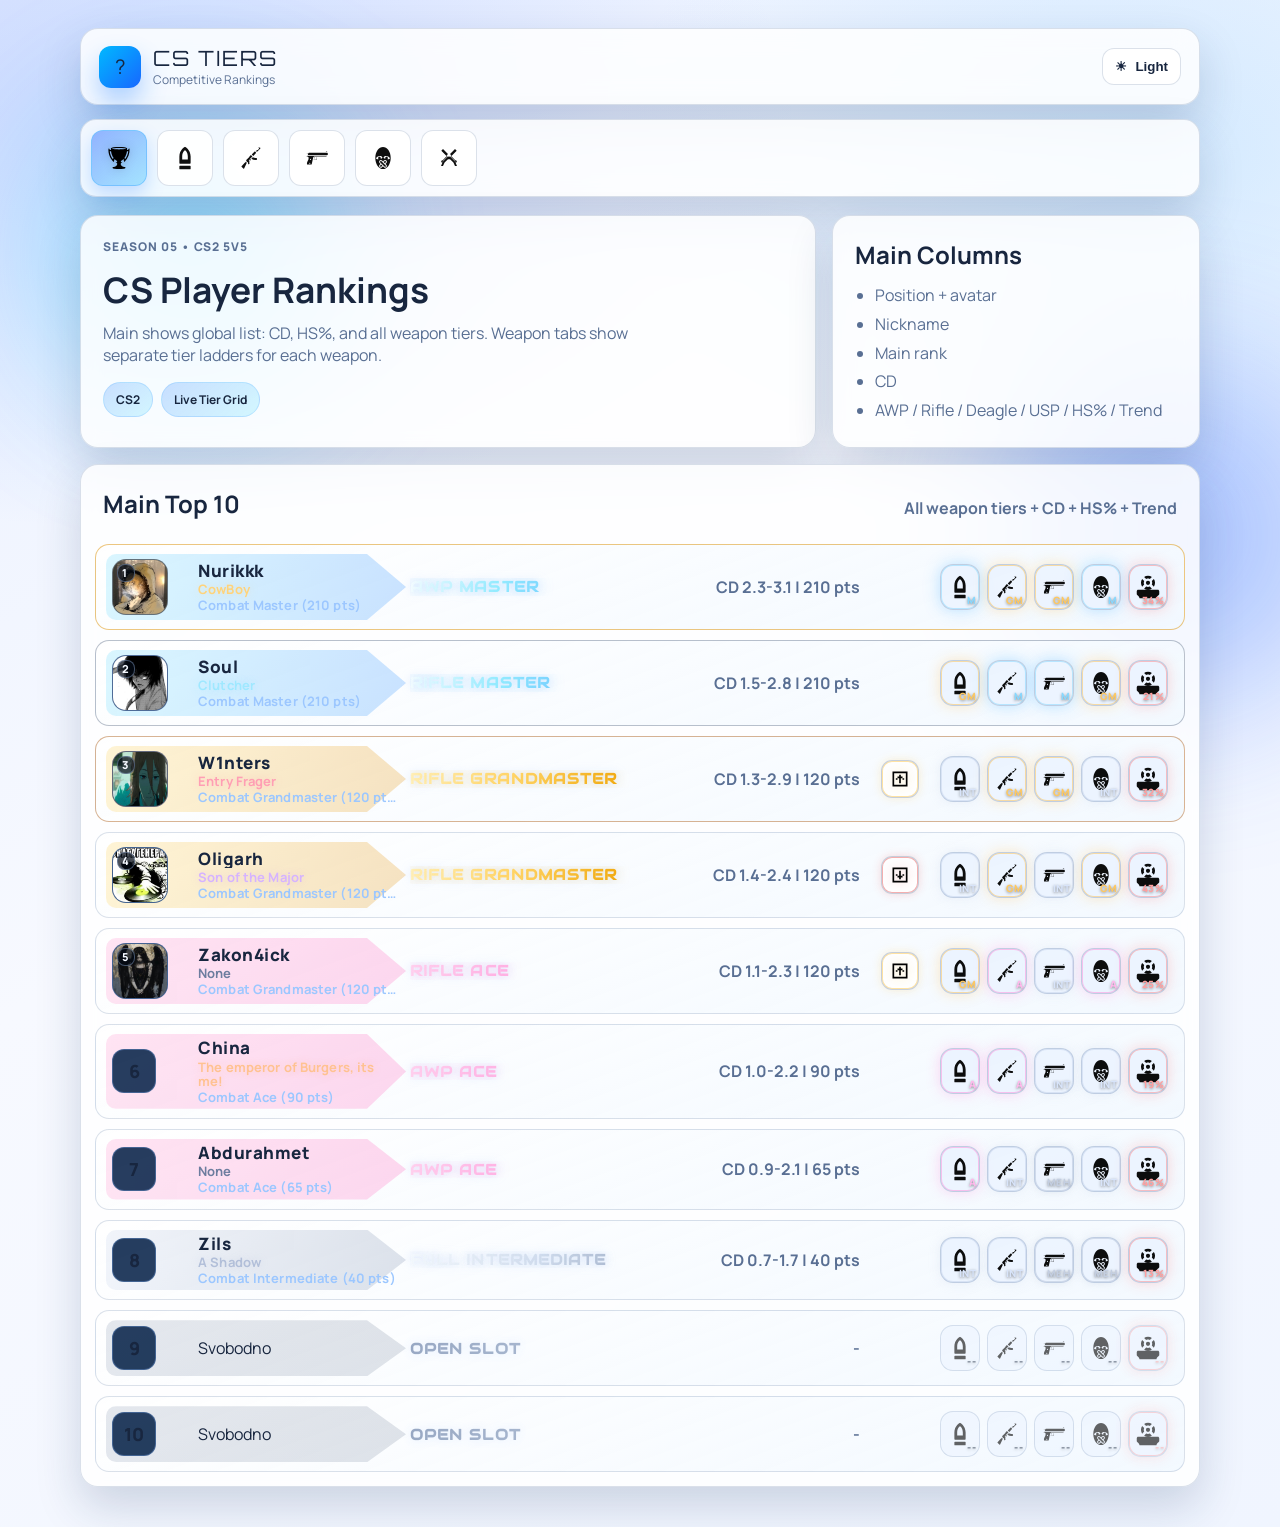
==== commit 847bef6d: "Add files via upload" ====
--- a/index.html
+++ b/index.html
@@ -125,7 +125,7 @@
             </span>
           </li>
           <li class="rank-item tier-ace">
-            <span class="pos">5</span><span class="nick">Zakon4ick</span><span class="rank-tag rank-ace">RIFLE ACE</span><span class="kd">CD 1.1-2.3</span><span class="trend trend-up" aria-label="Up tier"></span>
+            <span class="pos pos-photo"><img src="Zakon4ick.png" alt="Zakon4ick" /><b>5</b></span><span class="nick">Zakon4ick</span><span class="rank-tag rank-ace">RIFLE ACE</span><span class="kd">CD 1.1-2.3</span><span class="trend trend-up" aria-label="Up tier"></span>
             <span class="skills">
               <span class="weapon-chip level-grandmaster"><img src="assets/icons/awp.svg" alt="AWP" /><i>GM</i></span>
               <span class="weapon-chip level-ace"><img src="assets/icons/rifle.svg" alt="Rifle" /><i>A</i></span>
@@ -195,7 +195,7 @@
         <ol class="rank-list">
           <li class="rank-item tier-master"><span class="pos pos-photo"><img src="Nurikkk.jpg" alt="Nurikkk" /><b>1</b></span><span class="nick">Nurikkk</span><span class="rank-tag rank-master">AWP MASTER</span><span class="kd">CD 2.3-3.1</span><span class="skills"><span class="weapon-chip level-master"><img src="assets/icons/awp.svg" alt="AWP" /><i>M</i></span><span class="weapon-chip headshot-chip"><img src="assets/icons/hs.svg" alt="Headshot" /><i>34%</i></span></span></li>
           <li class="rank-item tier-grandmaster"><span class="pos pos-photo"><img src="soul.jpg" alt="Soul" /><b>2</b></span><span class="nick">Soul</span><span class="rank-tag rank-grandmaster">AWP GRANDMASTER</span><span class="kd">CD 1.5-2.8</span><span class="skills"><span class="weapon-chip level-grandmaster"><img src="assets/icons/awp.svg" alt="AWP" /><i>GM</i></span><span class="weapon-chip headshot-chip"><img src="assets/icons/hs.svg" alt="Headshot" /><i>21%</i></span></span></li>
-          <li class="rank-item tier-grandmaster"><span class="pos">3</span><span class="nick">Zakon4ick</span><span class="rank-tag rank-grandmaster">AWP GRANDMASTER</span><span class="kd">CD 1.1-2.3</span><span class="skills"><span class="weapon-chip level-grandmaster"><img src="assets/icons/awp.svg" alt="AWP" /><i>GM</i></span><span class="weapon-chip headshot-chip"><img src="assets/icons/hs.svg" alt="Headshot" /><i>25%</i></span></span></li>
+          <li class="rank-item tier-grandmaster"><span class="pos pos-photo"><img src="Zakon4ick.png" alt="Zakon4ick" /><b>3</b></span><span class="nick">Zakon4ick</span><span class="rank-tag rank-grandmaster">AWP GRANDMASTER</span><span class="kd">CD 1.1-2.3</span><span class="skills"><span class="weapon-chip level-grandmaster"><img src="assets/icons/awp.svg" alt="AWP" /><i>GM</i></span><span class="weapon-chip headshot-chip"><img src="assets/icons/hs.svg" alt="Headshot" /><i>25%</i></span></span></li>
           <li class="rank-item tier-grandmaster"><span class="pos">4</span><span class="nick">China</span><span class="rank-tag rank-grandmaster">AWP GRANDMASTER</span><span class="kd">CD 1.0-2.2</span><span class="skills"><span class="weapon-chip level-grandmaster"><img src="assets/icons/awp.svg" alt="AWP" /><i>GM</i></span><span class="weapon-chip headshot-chip"><img src="assets/icons/hs.svg" alt="Headshot" /><i>19%</i></span></span></li>
           <li class="rank-item tier-grandmaster"><span class="pos">5</span><span class="nick">Abdurahmet</span><span class="rank-tag rank-grandmaster">AWP GRANDMASTER</span><span class="kd">CD 0.9-2.1</span><span class="skills"><span class="weapon-chip level-grandmaster"><img src="assets/icons/awp.svg" alt="AWP" /><i>GM</i></span><span class="weapon-chip headshot-chip"><img src="assets/icons/hs.svg" alt="Headshot" /><i>46%</i></span></span></li>
           <li class="rank-item tier-intermediate"><span class="pos pos-photo"><img src="W1nters.png" alt="W1nters" /><b>6</b></span><span class="nick">W1nters</span><span class="rank-tag rank-intermediate">AWP INTERMEDIATE</span><span class="kd">CD 1.3-2.9</span><span class="skills"><span class="weapon-chip level-intermediate"><img src="assets/icons/awp.svg" alt="AWP" /><i>INT</i></span><span class="weapon-chip headshot-chip"><img src="assets/icons/hs.svg" alt="Headshot" /><i>32%</i></span></span></li>
@@ -217,7 +217,7 @@
           <li class="rank-item tier-grandmaster"><span class="pos pos-photo"><img src="W1nters.png" alt="W1nters" /><b>3</b></span><span class="nick">W1nters</span><span class="rank-tag rank-grandmaster">RIFLE GRANDMASTER</span><span class="kd">CD 1.3-2.9</span><span class="skills"><span class="weapon-chip level-grandmaster"><img src="assets/icons/rifle.svg" alt="Rifle" /><i>GM</i></span><span class="weapon-chip headshot-chip"><img src="assets/icons/hs.svg" alt="Headshot" /><i>32%</i></span></span></li>
           <li class="rank-item tier-grandmaster"><span class="pos pos-photo"><img src="oligarh.png" alt="Oligarh" /><b>4</b></span><span class="nick">Oligarh</span><span class="rank-tag rank-grandmaster">RIFLE GRANDMASTER</span><span class="kd">CD 1.4-2.4</span><span class="skills"><span class="weapon-chip level-grandmaster"><img src="assets/icons/rifle.svg" alt="Rifle" /><i>GM</i></span><span class="weapon-chip headshot-chip"><img src="assets/icons/hs.svg" alt="Headshot" /><i>43%</i></span></span></li>
           <li class="rank-item tier-grandmaster"><span class="pos">5</span><span class="nick">Abdurahmet</span><span class="rank-tag rank-grandmaster">RIFLE GRANDMASTER</span><span class="kd">CD 0.9-2.1</span><span class="skills"><span class="weapon-chip level-grandmaster"><img src="assets/icons/rifle.svg" alt="Rifle" /><i>GM</i></span><span class="weapon-chip headshot-chip"><img src="assets/icons/hs.svg" alt="Headshot" /><i>46%</i></span></span></li>
-          <li class="rank-item tier-intermediate"><span class="pos">6</span><span class="nick">Zakon4ick</span><span class="rank-tag rank-intermediate">RIFLE INTERMEDIATE</span><span class="kd">CD 1.1-2.3</span><span class="skills"><span class="weapon-chip level-intermediate"><img src="assets/icons/rifle.svg" alt="Rifle" /><i>INT</i></span><span class="weapon-chip headshot-chip"><img src="assets/icons/hs.svg" alt="Headshot" /><i>25%</i></span></span></li>
+          <li class="rank-item tier-intermediate"><span class="pos pos-photo"><img src="Zakon4ick.png" alt="Zakon4ick" /><b>6</b></span><span class="nick">Zakon4ick</span><span class="rank-tag rank-intermediate">RIFLE INTERMEDIATE</span><span class="kd">CD 1.1-2.3</span><span class="skills"><span class="weapon-chip level-intermediate"><img src="assets/icons/rifle.svg" alt="Rifle" /><i>INT</i></span><span class="weapon-chip headshot-chip"><img src="assets/icons/hs.svg" alt="Headshot" /><i>25%</i></span></span></li>
           <li class="rank-item tier-intermediate"><span class="pos">7</span><span class="nick">China</span><span class="rank-tag rank-intermediate">RIFLE INTERMEDIATE</span><span class="kd">CD 1.0-2.2</span><span class="skills"><span class="weapon-chip level-intermediate"><img src="assets/icons/rifle.svg" alt="Rifle" /><i>INT</i></span><span class="weapon-chip headshot-chip"><img src="assets/icons/hs.svg" alt="Headshot" /><i>19%</i></span></span></li>
           <li class="rank-item tier-intermediate"><span class="pos">8</span><span class="nick">Zils</span><span class="rank-tag rank-intermediate">RIFLE INTERMEDIATE</span><span class="kd">CD 0.7-1.7</span><span class="skills"><span class="weapon-chip level-intermediate"><img src="assets/icons/rifle.svg" alt="Rifle" /><i>INT</i></span><span class="weapon-chip headshot-chip"><img src="assets/icons/hs.svg" alt="Headshot" /><i>13%</i></span></span></li>
           <li class="rank-item tier-open"><span class="pos">9</span><span class="nick">Svobodno</span><span class="rank-tag rank-open">OPEN SLOT</span><span class="kd">-</span><span class="skills"><span class="weapon-chip level-open"><img src="assets/icons/rifle.svg" alt="Rifle" /><i>--</i></span></span></li>
@@ -236,7 +236,7 @@
           <li class="rank-item tier-grandmaster"><span class="pos pos-photo"><img src="W1nters.png" alt="W1nters" /><b>3</b></span><span class="nick">W1nters</span><span class="rank-tag rank-grandmaster">DEAGLE GRANDMASTER</span><span class="kd">CD 1.3-2.9</span><span class="skills"><span class="weapon-chip level-grandmaster"><img src="assets/icons/deagle.svg" alt="Deagle" /><i>GM</i></span><span class="weapon-chip headshot-chip"><img src="assets/icons/hs.svg" alt="Headshot" /><i>32%</i></span></span></li>
           <li class="rank-item tier-grandmaster"><span class="pos">4</span><span class="nick">Abdurahmet</span><span class="rank-tag rank-grandmaster">DEAGLE GRANDMASTER</span><span class="kd">CD 0.9-2.1</span><span class="skills"><span class="weapon-chip level-grandmaster"><img src="assets/icons/deagle.svg" alt="Deagle" /><i>GM</i></span><span class="weapon-chip headshot-chip"><img src="assets/icons/hs.svg" alt="Headshot" /><i>46%</i></span></span></li>
           <li class="rank-item tier-intermediate"><span class="pos pos-photo"><img src="oligarh.png" alt="Oligarh" /><b>5</b></span><span class="nick">Oligarh</span><span class="rank-tag rank-intermediate">DEAGLE INTERMEDIATE</span><span class="kd">CD 1.4-2.4</span><span class="skills"><span class="weapon-chip level-intermediate"><img src="assets/icons/deagle.svg" alt="Deagle" /><i>INT</i></span><span class="weapon-chip headshot-chip"><img src="assets/icons/hs.svg" alt="Headshot" /><i>43%</i></span></span></li>
-          <li class="rank-item tier-intermediate"><span class="pos">6</span><span class="nick">Zakon4ick</span><span class="rank-tag rank-intermediate">DEAGLE INTERMEDIATE</span><span class="kd">CD 1.1-2.3</span><span class="skills"><span class="weapon-chip level-intermediate"><img src="assets/icons/deagle.svg" alt="Deagle" /><i>INT</i></span><span class="weapon-chip headshot-chip"><img src="assets/icons/hs.svg" alt="Headshot" /><i>25%</i></span></span></li>
+          <li class="rank-item tier-intermediate"><span class="pos pos-photo"><img src="Zakon4ick.png" alt="Zakon4ick" /><b>6</b></span><span class="nick">Zakon4ick</span><span class="rank-tag rank-intermediate">DEAGLE INTERMEDIATE</span><span class="kd">CD 1.1-2.3</span><span class="skills"><span class="weapon-chip level-intermediate"><img src="assets/icons/deagle.svg" alt="Deagle" /><i>INT</i></span><span class="weapon-chip headshot-chip"><img src="assets/icons/hs.svg" alt="Headshot" /><i>25%</i></span></span></li>
           <li class="rank-item tier-intermediate"><span class="pos">7</span><span class="nick">China</span><span class="rank-tag rank-intermediate">DEAGLE INTERMEDIATE</span><span class="kd">CD 1.0-2.2</span><span class="skills"><span class="weapon-chip level-intermediate"><img src="assets/icons/deagle.svg" alt="Deagle" /><i>INT</i></span><span class="weapon-chip headshot-chip"><img src="assets/icons/hs.svg" alt="Headshot" /><i>19%</i></span></span></li>
           <li class="rank-item tier-intermediate"><span class="pos">8</span><span class="nick">Zils</span><span class="rank-tag rank-intermediate">DEAGLE INTERMEDIATE</span><span class="kd">CD 0.7-1.7</span><span class="skills"><span class="weapon-chip level-intermediate"><img src="assets/icons/deagle.svg" alt="Deagle" /><i>INT</i></span><span class="weapon-chip headshot-chip"><img src="assets/icons/hs.svg" alt="Headshot" /><i>13%</i></span></span></li>
           <li class="rank-item tier-open"><span class="pos">9</span><span class="nick">Svobodno</span><span class="rank-tag rank-open">OPEN SLOT</span><span class="kd">-</span><span class="skills"><span class="weapon-chip level-open"><img src="assets/icons/deagle.svg" alt="Deagle" /><i>--</i></span></span></li>
@@ -253,7 +253,7 @@
           <li class="rank-item tier-grandmaster"><span class="pos pos-photo"><img src="Nurikkk.jpg" alt="Nurikkk" /><b>1</b></span><span class="nick">Nurikkk</span><span class="rank-tag rank-grandmaster">USP GRANDMASTER</span><span class="kd">CD 2.3-3.1</span><span class="skills"><span class="weapon-chip level-grandmaster"><img src="assets/icons/usp.svg" alt="USP" /><i>GM</i></span><span class="weapon-chip headshot-chip"><img src="assets/icons/hs.svg" alt="Headshot" /><i>34%</i></span></span></li>
           <li class="rank-item tier-grandmaster"><span class="pos pos-photo"><img src="soul.jpg" alt="Soul" /><b>2</b></span><span class="nick">Soul</span><span class="rank-tag rank-grandmaster">USP GRANDMASTER</span><span class="kd">CD 1.5-2.8</span><span class="skills"><span class="weapon-chip level-grandmaster"><img src="assets/icons/usp.svg" alt="USP" /><i>GM</i></span><span class="weapon-chip headshot-chip"><img src="assets/icons/hs.svg" alt="Headshot" /><i>21%</i></span></span></li>
           <li class="rank-item tier-grandmaster"><span class="pos pos-photo"><img src="oligarh.png" alt="Oligarh" /><b>3</b></span><span class="nick">Oligarh</span><span class="rank-tag rank-grandmaster">USP GRANDMASTER</span><span class="kd">CD 1.4-2.4</span><span class="skills"><span class="weapon-chip level-grandmaster"><img src="assets/icons/usp.svg" alt="USP" /><i>GM</i></span><span class="weapon-chip headshot-chip"><img src="assets/icons/hs.svg" alt="Headshot" /><i>43%</i></span></span></li>
-          <li class="rank-item tier-grandmaster"><span class="pos">4</span><span class="nick">Zakon4ick</span><span class="rank-tag rank-grandmaster">USP GRANDMASTER</span><span class="kd">CD 1.1-2.3</span><span class="skills"><span class="weapon-chip level-grandmaster"><img src="assets/icons/usp.svg" alt="USP" /><i>GM</i></span><span class="weapon-chip headshot-chip"><img src="assets/icons/hs.svg" alt="Headshot" /><i>25%</i></span></span></li>
+          <li class="rank-item tier-grandmaster"><span class="pos pos-photo"><img src="Zakon4ick.png" alt="Zakon4ick" /><b>4</b></span><span class="nick">Zakon4ick</span><span class="rank-tag rank-grandmaster">USP GRANDMASTER</span><span class="kd">CD 1.1-2.3</span><span class="skills"><span class="weapon-chip level-grandmaster"><img src="assets/icons/usp.svg" alt="USP" /><i>GM</i></span><span class="weapon-chip headshot-chip"><img src="assets/icons/hs.svg" alt="Headshot" /><i>25%</i></span></span></li>
           <li class="rank-item tier-grandmaster"><span class="pos">5</span><span class="nick">Abdurahmet</span><span class="rank-tag rank-grandmaster">USP GRANDMASTER</span><span class="kd">CD 0.9-2.1</span><span class="skills"><span class="weapon-chip level-grandmaster"><img src="assets/icons/usp.svg" alt="USP" /><i>GM</i></span><span class="weapon-chip headshot-chip"><img src="assets/icons/hs.svg" alt="Headshot" /><i>46%</i></span></span></li>
           <li class="rank-item tier-intermediate"><span class="pos pos-photo"><img src="W1nters.png" alt="W1nters" /><b>6</b></span><span class="nick">W1nters</span><span class="rank-tag rank-intermediate">USP INTERMEDIATE</span><span class="kd">CD 1.3-2.9</span><span class="skills"><span class="weapon-chip level-intermediate"><img src="assets/icons/usp.svg" alt="USP" /><i>INT</i></span><span class="weapon-chip headshot-chip"><img src="assets/icons/hs.svg" alt="Headshot" /><i>32%</i></span></span></li>
           <li class="rank-item tier-intermediate"><span class="pos">7</span><span class="nick">China</span><span class="rank-tag rank-intermediate">USP INTERMEDIATE</span><span class="kd">CD 1.0-2.2</span><span class="skills"><span class="weapon-chip level-intermediate"><img src="assets/icons/usp.svg" alt="USP" /><i>INT</i></span><span class="weapon-chip headshot-chip"><img src="assets/icons/hs.svg" alt="Headshot" /><i>19%</i></span></span></li>
@@ -292,3 +292,4 @@
 
 
 
+
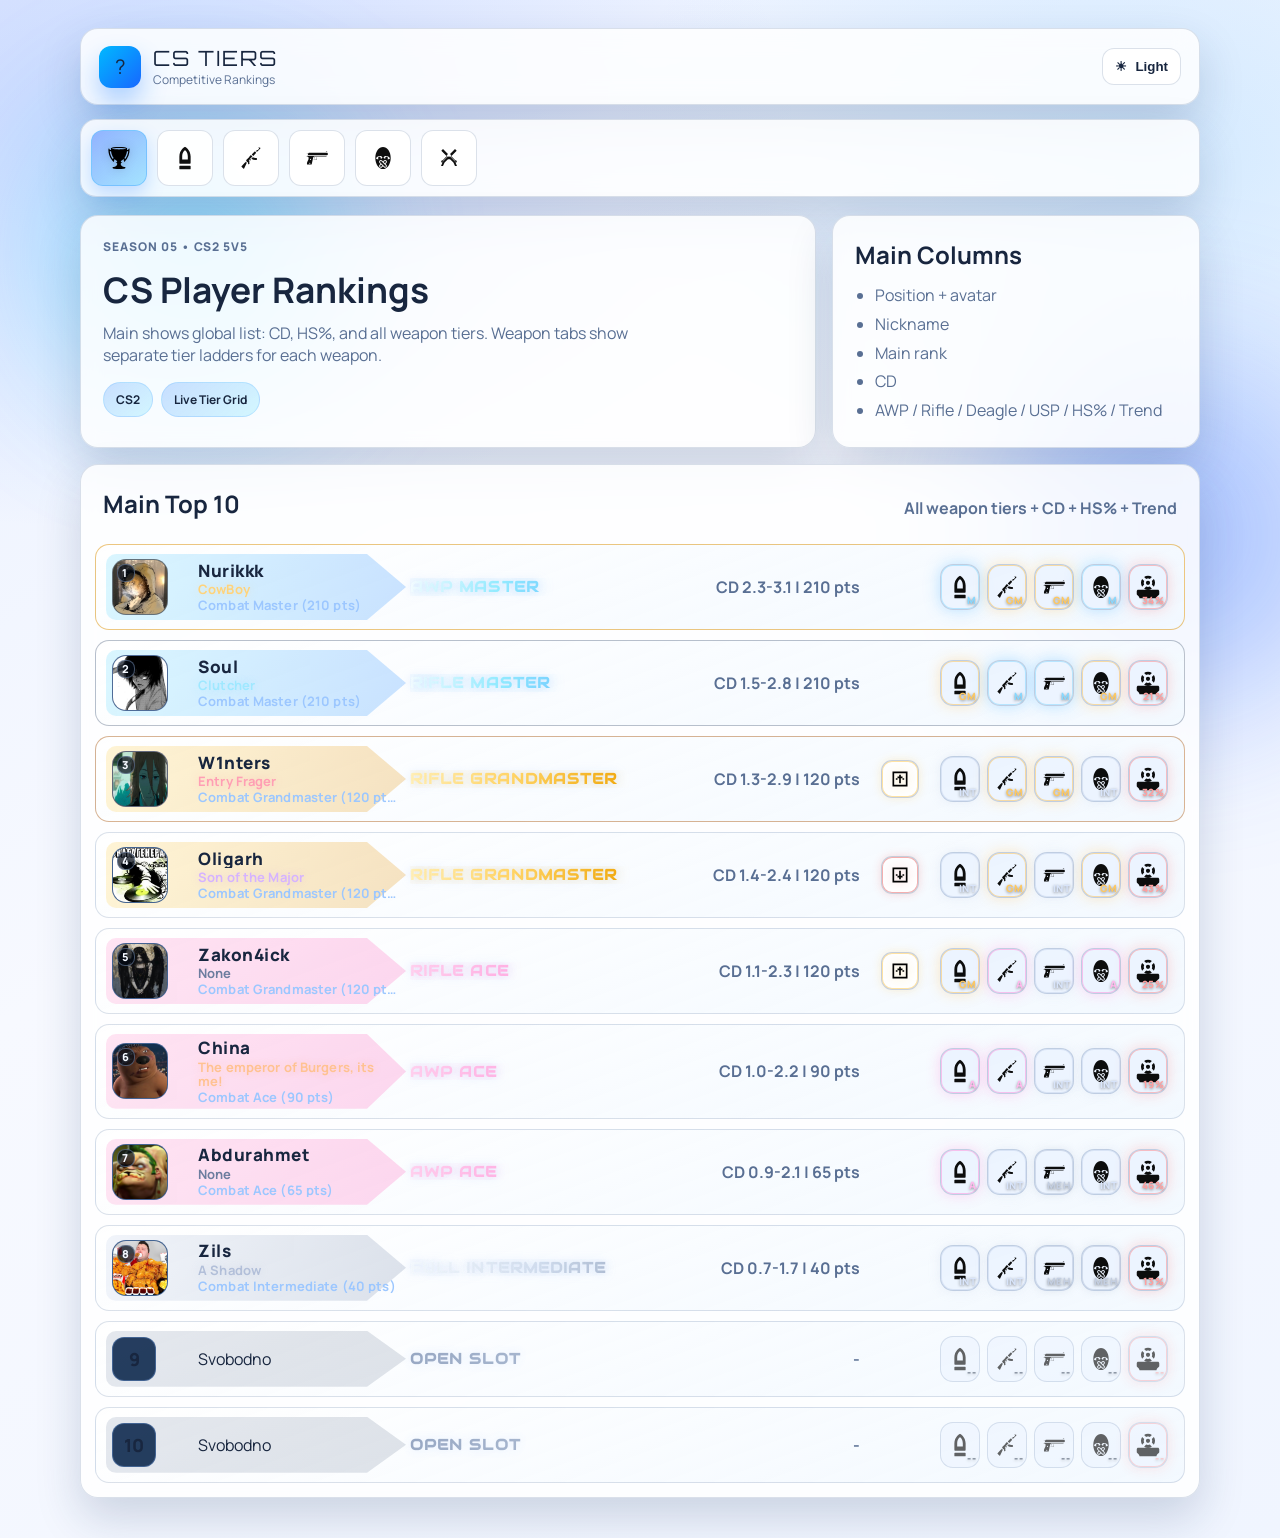
==== commit 38237262: "Add files via upload" ====
--- a/index.html
+++ b/index.html
@@ -135,7 +135,7 @@
             </span>
           </li>
           <li class="rank-item tier-ace">
-            <span class="pos">6</span><span class="nick">China</span><span class="rank-tag rank-ace">AWP ACE</span><span class="kd">CD 1.0-2.2</span><span class="trend trend-none" aria-hidden="true"></span>
+            <span class="pos pos-photo"><img src="China.png" alt="China" /><b>6</b></span><span class="nick">China</span><span class="rank-tag rank-ace">AWP ACE</span><span class="kd">CD 1.0-2.2</span><span class="trend trend-none" aria-hidden="true"></span>
             <span class="skills">
               <span class="weapon-chip level-ace"><img src="assets/icons/awp.svg" alt="AWP" /><i>A</i></span>
               <span class="weapon-chip level-ace"><img src="assets/icons/rifle.svg" alt="Rifle" /><i>A</i></span>
@@ -145,7 +145,7 @@
             </span>
           </li>
           <li class="rank-item tier-ace">
-            <span class="pos">7</span><span class="nick">Abdurahmet</span><span class="rank-tag rank-ace">AWP ACE</span><span class="kd">CD 0.9-2.1</span><span class="trend trend-none" aria-hidden="true"></span>
+            <span class="pos pos-photo"><img src="Abdurahmet.png" alt="Abdurahmet" /><b>7</b></span><span class="nick">Abdurahmet</span><span class="rank-tag rank-ace">AWP ACE</span><span class="kd">CD 0.9-2.1</span><span class="trend trend-none" aria-hidden="true"></span>
             <span class="skills">
               <span class="weapon-chip level-ace"><img src="assets/icons/awp.svg" alt="AWP" /><i>A</i></span>
               <span class="weapon-chip level-intermediate"><img src="assets/icons/rifle.svg" alt="Rifle" /><i>INT</i></span>
@@ -155,7 +155,7 @@
             </span>
           </li>
           <li class="rank-item tier-intermediate">
-            <span class="pos">8</span><span class="nick">Zils</span><span class="rank-tag rank-intermediate">FULL INTERMEDIATE</span><span class="kd">CD 0.7-1.7</span><span class="trend trend-none" aria-hidden="true"></span>
+            <span class="pos pos-photo"><img src="Zils.png" alt="Zils" /><b>8</b></span><span class="nick">Zils</span><span class="rank-tag rank-intermediate">FULL INTERMEDIATE</span><span class="kd">CD 0.7-1.7</span><span class="trend trend-none" aria-hidden="true"></span>
             <span class="skills">
               <span class="weapon-chip level-intermediate"><img src="assets/icons/awp.svg" alt="AWP" /><i>INT</i></span>
               <span class="weapon-chip level-intermediate"><img src="assets/icons/rifle.svg" alt="Rifle" /><i>INT</i></span>
@@ -196,11 +196,11 @@
           <li class="rank-item tier-master"><span class="pos pos-photo"><img src="Nurikkk.jpg" alt="Nurikkk" /><b>1</b></span><span class="nick">Nurikkk</span><span class="rank-tag rank-master">AWP MASTER</span><span class="kd">CD 2.3-3.1</span><span class="skills"><span class="weapon-chip level-master"><img src="assets/icons/awp.svg" alt="AWP" /><i>M</i></span><span class="weapon-chip headshot-chip"><img src="assets/icons/hs.svg" alt="Headshot" /><i>34%</i></span></span></li>
           <li class="rank-item tier-grandmaster"><span class="pos pos-photo"><img src="soul.jpg" alt="Soul" /><b>2</b></span><span class="nick">Soul</span><span class="rank-tag rank-grandmaster">AWP GRANDMASTER</span><span class="kd">CD 1.5-2.8</span><span class="skills"><span class="weapon-chip level-grandmaster"><img src="assets/icons/awp.svg" alt="AWP" /><i>GM</i></span><span class="weapon-chip headshot-chip"><img src="assets/icons/hs.svg" alt="Headshot" /><i>21%</i></span></span></li>
           <li class="rank-item tier-grandmaster"><span class="pos pos-photo"><img src="Zakon4ick.png" alt="Zakon4ick" /><b>3</b></span><span class="nick">Zakon4ick</span><span class="rank-tag rank-grandmaster">AWP GRANDMASTER</span><span class="kd">CD 1.1-2.3</span><span class="skills"><span class="weapon-chip level-grandmaster"><img src="assets/icons/awp.svg" alt="AWP" /><i>GM</i></span><span class="weapon-chip headshot-chip"><img src="assets/icons/hs.svg" alt="Headshot" /><i>25%</i></span></span></li>
-          <li class="rank-item tier-grandmaster"><span class="pos">4</span><span class="nick">China</span><span class="rank-tag rank-grandmaster">AWP GRANDMASTER</span><span class="kd">CD 1.0-2.2</span><span class="skills"><span class="weapon-chip level-grandmaster"><img src="assets/icons/awp.svg" alt="AWP" /><i>GM</i></span><span class="weapon-chip headshot-chip"><img src="assets/icons/hs.svg" alt="Headshot" /><i>19%</i></span></span></li>
-          <li class="rank-item tier-grandmaster"><span class="pos">5</span><span class="nick">Abdurahmet</span><span class="rank-tag rank-grandmaster">AWP GRANDMASTER</span><span class="kd">CD 0.9-2.1</span><span class="skills"><span class="weapon-chip level-grandmaster"><img src="assets/icons/awp.svg" alt="AWP" /><i>GM</i></span><span class="weapon-chip headshot-chip"><img src="assets/icons/hs.svg" alt="Headshot" /><i>46%</i></span></span></li>
+          <li class="rank-item tier-grandmaster"><span class="pos pos-photo"><img src="China.png" alt="China" /><b>4</b></span><span class="nick">China</span><span class="rank-tag rank-grandmaster">AWP GRANDMASTER</span><span class="kd">CD 1.0-2.2</span><span class="skills"><span class="weapon-chip level-grandmaster"><img src="assets/icons/awp.svg" alt="AWP" /><i>GM</i></span><span class="weapon-chip headshot-chip"><img src="assets/icons/hs.svg" alt="Headshot" /><i>19%</i></span></span></li>
+          <li class="rank-item tier-grandmaster"><span class="pos pos-photo"><img src="Abdurahmet.png" alt="Abdurahmet" /><b>5</b></span><span class="nick">Abdurahmet</span><span class="rank-tag rank-grandmaster">AWP GRANDMASTER</span><span class="kd">CD 0.9-2.1</span><span class="skills"><span class="weapon-chip level-grandmaster"><img src="assets/icons/awp.svg" alt="AWP" /><i>GM</i></span><span class="weapon-chip headshot-chip"><img src="assets/icons/hs.svg" alt="Headshot" /><i>46%</i></span></span></li>
           <li class="rank-item tier-intermediate"><span class="pos pos-photo"><img src="W1nters.png" alt="W1nters" /><b>6</b></span><span class="nick">W1nters</span><span class="rank-tag rank-intermediate">AWP INTERMEDIATE</span><span class="kd">CD 1.3-2.9</span><span class="skills"><span class="weapon-chip level-intermediate"><img src="assets/icons/awp.svg" alt="AWP" /><i>INT</i></span><span class="weapon-chip headshot-chip"><img src="assets/icons/hs.svg" alt="Headshot" /><i>32%</i></span></span></li>
           <li class="rank-item tier-intermediate"><span class="pos pos-photo"><img src="oligarh.png" alt="Oligarh" /><b>7</b></span><span class="nick">Oligarh</span><span class="rank-tag rank-intermediate">AWP INTERMEDIATE</span><span class="kd">CD 1.4-2.4</span><span class="skills"><span class="weapon-chip level-intermediate"><img src="assets/icons/awp.svg" alt="AWP" /><i>INT</i></span><span class="weapon-chip headshot-chip"><img src="assets/icons/hs.svg" alt="Headshot" /><i>43%</i></span></span></li>
-          <li class="rank-item tier-intermediate"><span class="pos">8</span><span class="nick">Zils</span><span class="rank-tag rank-intermediate">AWP INTERMEDIATE</span><span class="kd">CD 0.7-1.7</span><span class="skills"><span class="weapon-chip level-intermediate"><img src="assets/icons/awp.svg" alt="AWP" /><i>INT</i></span><span class="weapon-chip headshot-chip"><img src="assets/icons/hs.svg" alt="Headshot" /><i>13%</i></span></span></li>
+          <li class="rank-item tier-intermediate"><span class="pos pos-photo"><img src="Zils.png" alt="Zils" /><b>8</b></span><span class="nick">Zils</span><span class="rank-tag rank-intermediate">AWP INTERMEDIATE</span><span class="kd">CD 0.7-1.7</span><span class="skills"><span class="weapon-chip level-intermediate"><img src="assets/icons/awp.svg" alt="AWP" /><i>INT</i></span><span class="weapon-chip headshot-chip"><img src="assets/icons/hs.svg" alt="Headshot" /><i>13%</i></span></span></li>
           <li class="rank-item tier-open"><span class="pos">9</span><span class="nick">Svobodno</span><span class="rank-tag rank-open">OPEN SLOT</span><span class="kd">-</span><span class="skills"><span class="weapon-chip level-open"><img src="assets/icons/awp.svg" alt="AWP" /><i>--</i></span></span></li>
           <li class="rank-item tier-open"><span class="pos">10</span><span class="nick">Svobodno</span><span class="rank-tag rank-open">OPEN SLOT</span><span class="kd">-</span><span class="skills"><span class="weapon-chip level-open"><img src="assets/icons/awp.svg" alt="AWP" /><i>--</i></span></span></li>
         </ol>
@@ -216,10 +216,10 @@
           <li class="rank-item tier-grandmaster"><span class="pos pos-photo"><img src="Nurikkk.jpg" alt="Nurikkk" /><b>2</b></span><span class="nick">Nurikkk</span><span class="rank-tag rank-grandmaster">RIFLE GRANDMASTER</span><span class="kd">CD 2.3-3.1</span><span class="skills"><span class="weapon-chip level-grandmaster"><img src="assets/icons/rifle.svg" alt="Rifle" /><i>GM</i></span><span class="weapon-chip headshot-chip"><img src="assets/icons/hs.svg" alt="Headshot" /><i>34%</i></span></span></li>
           <li class="rank-item tier-grandmaster"><span class="pos pos-photo"><img src="W1nters.png" alt="W1nters" /><b>3</b></span><span class="nick">W1nters</span><span class="rank-tag rank-grandmaster">RIFLE GRANDMASTER</span><span class="kd">CD 1.3-2.9</span><span class="skills"><span class="weapon-chip level-grandmaster"><img src="assets/icons/rifle.svg" alt="Rifle" /><i>GM</i></span><span class="weapon-chip headshot-chip"><img src="assets/icons/hs.svg" alt="Headshot" /><i>32%</i></span></span></li>
           <li class="rank-item tier-grandmaster"><span class="pos pos-photo"><img src="oligarh.png" alt="Oligarh" /><b>4</b></span><span class="nick">Oligarh</span><span class="rank-tag rank-grandmaster">RIFLE GRANDMASTER</span><span class="kd">CD 1.4-2.4</span><span class="skills"><span class="weapon-chip level-grandmaster"><img src="assets/icons/rifle.svg" alt="Rifle" /><i>GM</i></span><span class="weapon-chip headshot-chip"><img src="assets/icons/hs.svg" alt="Headshot" /><i>43%</i></span></span></li>
-          <li class="rank-item tier-grandmaster"><span class="pos">5</span><span class="nick">Abdurahmet</span><span class="rank-tag rank-grandmaster">RIFLE GRANDMASTER</span><span class="kd">CD 0.9-2.1</span><span class="skills"><span class="weapon-chip level-grandmaster"><img src="assets/icons/rifle.svg" alt="Rifle" /><i>GM</i></span><span class="weapon-chip headshot-chip"><img src="assets/icons/hs.svg" alt="Headshot" /><i>46%</i></span></span></li>
+          <li class="rank-item tier-grandmaster"><span class="pos pos-photo"><img src="Abdurahmet.png" alt="Abdurahmet" /><b>5</b></span><span class="nick">Abdurahmet</span><span class="rank-tag rank-grandmaster">RIFLE GRANDMASTER</span><span class="kd">CD 0.9-2.1</span><span class="skills"><span class="weapon-chip level-grandmaster"><img src="assets/icons/rifle.svg" alt="Rifle" /><i>GM</i></span><span class="weapon-chip headshot-chip"><img src="assets/icons/hs.svg" alt="Headshot" /><i>46%</i></span></span></li>
           <li class="rank-item tier-intermediate"><span class="pos pos-photo"><img src="Zakon4ick.png" alt="Zakon4ick" /><b>6</b></span><span class="nick">Zakon4ick</span><span class="rank-tag rank-intermediate">RIFLE INTERMEDIATE</span><span class="kd">CD 1.1-2.3</span><span class="skills"><span class="weapon-chip level-intermediate"><img src="assets/icons/rifle.svg" alt="Rifle" /><i>INT</i></span><span class="weapon-chip headshot-chip"><img src="assets/icons/hs.svg" alt="Headshot" /><i>25%</i></span></span></li>
-          <li class="rank-item tier-intermediate"><span class="pos">7</span><span class="nick">China</span><span class="rank-tag rank-intermediate">RIFLE INTERMEDIATE</span><span class="kd">CD 1.0-2.2</span><span class="skills"><span class="weapon-chip level-intermediate"><img src="assets/icons/rifle.svg" alt="Rifle" /><i>INT</i></span><span class="weapon-chip headshot-chip"><img src="assets/icons/hs.svg" alt="Headshot" /><i>19%</i></span></span></li>
-          <li class="rank-item tier-intermediate"><span class="pos">8</span><span class="nick">Zils</span><span class="rank-tag rank-intermediate">RIFLE INTERMEDIATE</span><span class="kd">CD 0.7-1.7</span><span class="skills"><span class="weapon-chip level-intermediate"><img src="assets/icons/rifle.svg" alt="Rifle" /><i>INT</i></span><span class="weapon-chip headshot-chip"><img src="assets/icons/hs.svg" alt="Headshot" /><i>13%</i></span></span></li>
+          <li class="rank-item tier-intermediate"><span class="pos pos-photo"><img src="China.png" alt="China" /><b>7</b></span><span class="nick">China</span><span class="rank-tag rank-intermediate">RIFLE INTERMEDIATE</span><span class="kd">CD 1.0-2.2</span><span class="skills"><span class="weapon-chip level-intermediate"><img src="assets/icons/rifle.svg" alt="Rifle" /><i>INT</i></span><span class="weapon-chip headshot-chip"><img src="assets/icons/hs.svg" alt="Headshot" /><i>19%</i></span></span></li>
+          <li class="rank-item tier-intermediate"><span class="pos pos-photo"><img src="Zils.png" alt="Zils" /><b>8</b></span><span class="nick">Zils</span><span class="rank-tag rank-intermediate">RIFLE INTERMEDIATE</span><span class="kd">CD 0.7-1.7</span><span class="skills"><span class="weapon-chip level-intermediate"><img src="assets/icons/rifle.svg" alt="Rifle" /><i>INT</i></span><span class="weapon-chip headshot-chip"><img src="assets/icons/hs.svg" alt="Headshot" /><i>13%</i></span></span></li>
           <li class="rank-item tier-open"><span class="pos">9</span><span class="nick">Svobodno</span><span class="rank-tag rank-open">OPEN SLOT</span><span class="kd">-</span><span class="skills"><span class="weapon-chip level-open"><img src="assets/icons/rifle.svg" alt="Rifle" /><i>--</i></span></span></li>
           <li class="rank-item tier-open"><span class="pos">10</span><span class="nick">Svobodno</span><span class="rank-tag rank-open">OPEN SLOT</span><span class="kd">-</span><span class="skills"><span class="weapon-chip level-open"><img src="assets/icons/rifle.svg" alt="Rifle" /><i>--</i></span></span></li>
         </ol>
@@ -234,11 +234,11 @@
           <li class="rank-item tier-master"><span class="pos pos-photo"><img src="soul.jpg" alt="Soul" /><b>1</b></span><span class="nick">Soul</span><span class="rank-tag rank-master">DEAGLE MASTER</span><span class="kd">CD 1.5-2.8</span><span class="skills"><span class="weapon-chip level-master"><img src="assets/icons/deagle.svg" alt="Deagle" /><i>M</i></span><span class="weapon-chip headshot-chip"><img src="assets/icons/hs.svg" alt="Headshot" /><i>21%</i></span></span></li>
           <li class="rank-item tier-grandmaster"><span class="pos pos-photo"><img src="Nurikkk.jpg" alt="Nurikkk" /><b>2</b></span><span class="nick">Nurikkk</span><span class="rank-tag rank-grandmaster">DEAGLE GRANDMASTER</span><span class="kd">CD 2.3-3.1</span><span class="skills"><span class="weapon-chip level-grandmaster"><img src="assets/icons/deagle.svg" alt="Deagle" /><i>GM</i></span><span class="weapon-chip headshot-chip"><img src="assets/icons/hs.svg" alt="Headshot" /><i>34%</i></span></span></li>
           <li class="rank-item tier-grandmaster"><span class="pos pos-photo"><img src="W1nters.png" alt="W1nters" /><b>3</b></span><span class="nick">W1nters</span><span class="rank-tag rank-grandmaster">DEAGLE GRANDMASTER</span><span class="kd">CD 1.3-2.9</span><span class="skills"><span class="weapon-chip level-grandmaster"><img src="assets/icons/deagle.svg" alt="Deagle" /><i>GM</i></span><span class="weapon-chip headshot-chip"><img src="assets/icons/hs.svg" alt="Headshot" /><i>32%</i></span></span></li>
-          <li class="rank-item tier-grandmaster"><span class="pos">4</span><span class="nick">Abdurahmet</span><span class="rank-tag rank-grandmaster">DEAGLE GRANDMASTER</span><span class="kd">CD 0.9-2.1</span><span class="skills"><span class="weapon-chip level-grandmaster"><img src="assets/icons/deagle.svg" alt="Deagle" /><i>GM</i></span><span class="weapon-chip headshot-chip"><img src="assets/icons/hs.svg" alt="Headshot" /><i>46%</i></span></span></li>
+          <li class="rank-item tier-grandmaster"><span class="pos pos-photo"><img src="Abdurahmet.png" alt="Abdurahmet" /><b>4</b></span><span class="nick">Abdurahmet</span><span class="rank-tag rank-grandmaster">DEAGLE GRANDMASTER</span><span class="kd">CD 0.9-2.1</span><span class="skills"><span class="weapon-chip level-grandmaster"><img src="assets/icons/deagle.svg" alt="Deagle" /><i>GM</i></span><span class="weapon-chip headshot-chip"><img src="assets/icons/hs.svg" alt="Headshot" /><i>46%</i></span></span></li>
           <li class="rank-item tier-intermediate"><span class="pos pos-photo"><img src="oligarh.png" alt="Oligarh" /><b>5</b></span><span class="nick">Oligarh</span><span class="rank-tag rank-intermediate">DEAGLE INTERMEDIATE</span><span class="kd">CD 1.4-2.4</span><span class="skills"><span class="weapon-chip level-intermediate"><img src="assets/icons/deagle.svg" alt="Deagle" /><i>INT</i></span><span class="weapon-chip headshot-chip"><img src="assets/icons/hs.svg" alt="Headshot" /><i>43%</i></span></span></li>
           <li class="rank-item tier-intermediate"><span class="pos pos-photo"><img src="Zakon4ick.png" alt="Zakon4ick" /><b>6</b></span><span class="nick">Zakon4ick</span><span class="rank-tag rank-intermediate">DEAGLE INTERMEDIATE</span><span class="kd">CD 1.1-2.3</span><span class="skills"><span class="weapon-chip level-intermediate"><img src="assets/icons/deagle.svg" alt="Deagle" /><i>INT</i></span><span class="weapon-chip headshot-chip"><img src="assets/icons/hs.svg" alt="Headshot" /><i>25%</i></span></span></li>
-          <li class="rank-item tier-intermediate"><span class="pos">7</span><span class="nick">China</span><span class="rank-tag rank-intermediate">DEAGLE INTERMEDIATE</span><span class="kd">CD 1.0-2.2</span><span class="skills"><span class="weapon-chip level-intermediate"><img src="assets/icons/deagle.svg" alt="Deagle" /><i>INT</i></span><span class="weapon-chip headshot-chip"><img src="assets/icons/hs.svg" alt="Headshot" /><i>19%</i></span></span></li>
-          <li class="rank-item tier-intermediate"><span class="pos">8</span><span class="nick">Zils</span><span class="rank-tag rank-intermediate">DEAGLE INTERMEDIATE</span><span class="kd">CD 0.7-1.7</span><span class="skills"><span class="weapon-chip level-intermediate"><img src="assets/icons/deagle.svg" alt="Deagle" /><i>INT</i></span><span class="weapon-chip headshot-chip"><img src="assets/icons/hs.svg" alt="Headshot" /><i>13%</i></span></span></li>
+          <li class="rank-item tier-intermediate"><span class="pos pos-photo"><img src="China.png" alt="China" /><b>7</b></span><span class="nick">China</span><span class="rank-tag rank-intermediate">DEAGLE INTERMEDIATE</span><span class="kd">CD 1.0-2.2</span><span class="skills"><span class="weapon-chip level-intermediate"><img src="assets/icons/deagle.svg" alt="Deagle" /><i>INT</i></span><span class="weapon-chip headshot-chip"><img src="assets/icons/hs.svg" alt="Headshot" /><i>19%</i></span></span></li>
+          <li class="rank-item tier-intermediate"><span class="pos pos-photo"><img src="Zils.png" alt="Zils" /><b>8</b></span><span class="nick">Zils</span><span class="rank-tag rank-intermediate">DEAGLE INTERMEDIATE</span><span class="kd">CD 0.7-1.7</span><span class="skills"><span class="weapon-chip level-intermediate"><img src="assets/icons/deagle.svg" alt="Deagle" /><i>INT</i></span><span class="weapon-chip headshot-chip"><img src="assets/icons/hs.svg" alt="Headshot" /><i>13%</i></span></span></li>
           <li class="rank-item tier-open"><span class="pos">9</span><span class="nick">Svobodno</span><span class="rank-tag rank-open">OPEN SLOT</span><span class="kd">-</span><span class="skills"><span class="weapon-chip level-open"><img src="assets/icons/deagle.svg" alt="Deagle" /><i>--</i></span></span></li>
           <li class="rank-item tier-open"><span class="pos">10</span><span class="nick">Svobodno</span><span class="rank-tag rank-open">OPEN SLOT</span><span class="kd">-</span><span class="skills"><span class="weapon-chip level-open"><img src="assets/icons/deagle.svg" alt="Deagle" /><i>--</i></span></span></li>
         </ol>
@@ -254,10 +254,10 @@
           <li class="rank-item tier-grandmaster"><span class="pos pos-photo"><img src="soul.jpg" alt="Soul" /><b>2</b></span><span class="nick">Soul</span><span class="rank-tag rank-grandmaster">USP GRANDMASTER</span><span class="kd">CD 1.5-2.8</span><span class="skills"><span class="weapon-chip level-grandmaster"><img src="assets/icons/usp.svg" alt="USP" /><i>GM</i></span><span class="weapon-chip headshot-chip"><img src="assets/icons/hs.svg" alt="Headshot" /><i>21%</i></span></span></li>
           <li class="rank-item tier-grandmaster"><span class="pos pos-photo"><img src="oligarh.png" alt="Oligarh" /><b>3</b></span><span class="nick">Oligarh</span><span class="rank-tag rank-grandmaster">USP GRANDMASTER</span><span class="kd">CD 1.4-2.4</span><span class="skills"><span class="weapon-chip level-grandmaster"><img src="assets/icons/usp.svg" alt="USP" /><i>GM</i></span><span class="weapon-chip headshot-chip"><img src="assets/icons/hs.svg" alt="Headshot" /><i>43%</i></span></span></li>
           <li class="rank-item tier-grandmaster"><span class="pos pos-photo"><img src="Zakon4ick.png" alt="Zakon4ick" /><b>4</b></span><span class="nick">Zakon4ick</span><span class="rank-tag rank-grandmaster">USP GRANDMASTER</span><span class="kd">CD 1.1-2.3</span><span class="skills"><span class="weapon-chip level-grandmaster"><img src="assets/icons/usp.svg" alt="USP" /><i>GM</i></span><span class="weapon-chip headshot-chip"><img src="assets/icons/hs.svg" alt="Headshot" /><i>25%</i></span></span></li>
-          <li class="rank-item tier-grandmaster"><span class="pos">5</span><span class="nick">Abdurahmet</span><span class="rank-tag rank-grandmaster">USP GRANDMASTER</span><span class="kd">CD 0.9-2.1</span><span class="skills"><span class="weapon-chip level-grandmaster"><img src="assets/icons/usp.svg" alt="USP" /><i>GM</i></span><span class="weapon-chip headshot-chip"><img src="assets/icons/hs.svg" alt="Headshot" /><i>46%</i></span></span></li>
+          <li class="rank-item tier-grandmaster"><span class="pos pos-photo"><img src="Abdurahmet.png" alt="Abdurahmet" /><b>5</b></span><span class="nick">Abdurahmet</span><span class="rank-tag rank-grandmaster">USP GRANDMASTER</span><span class="kd">CD 0.9-2.1</span><span class="skills"><span class="weapon-chip level-grandmaster"><img src="assets/icons/usp.svg" alt="USP" /><i>GM</i></span><span class="weapon-chip headshot-chip"><img src="assets/icons/hs.svg" alt="Headshot" /><i>46%</i></span></span></li>
           <li class="rank-item tier-intermediate"><span class="pos pos-photo"><img src="W1nters.png" alt="W1nters" /><b>6</b></span><span class="nick">W1nters</span><span class="rank-tag rank-intermediate">USP INTERMEDIATE</span><span class="kd">CD 1.3-2.9</span><span class="skills"><span class="weapon-chip level-intermediate"><img src="assets/icons/usp.svg" alt="USP" /><i>INT</i></span><span class="weapon-chip headshot-chip"><img src="assets/icons/hs.svg" alt="Headshot" /><i>32%</i></span></span></li>
-          <li class="rank-item tier-intermediate"><span class="pos">7</span><span class="nick">China</span><span class="rank-tag rank-intermediate">USP INTERMEDIATE</span><span class="kd">CD 1.0-2.2</span><span class="skills"><span class="weapon-chip level-intermediate"><img src="assets/icons/usp.svg" alt="USP" /><i>INT</i></span><span class="weapon-chip headshot-chip"><img src="assets/icons/hs.svg" alt="Headshot" /><i>19%</i></span></span></li>
-          <li class="rank-item tier-intermediate"><span class="pos">8</span><span class="nick">Zils</span><span class="rank-tag rank-intermediate">USP INTERMEDIATE</span><span class="kd">CD 0.7-1.7</span><span class="skills"><span class="weapon-chip level-intermediate"><img src="assets/icons/usp.svg" alt="USP" /><i>INT</i></span><span class="weapon-chip headshot-chip"><img src="assets/icons/hs.svg" alt="Headshot" /><i>13%</i></span></span></li>
+          <li class="rank-item tier-intermediate"><span class="pos pos-photo"><img src="China.png" alt="China" /><b>7</b></span><span class="nick">China</span><span class="rank-tag rank-intermediate">USP INTERMEDIATE</span><span class="kd">CD 1.0-2.2</span><span class="skills"><span class="weapon-chip level-intermediate"><img src="assets/icons/usp.svg" alt="USP" /><i>INT</i></span><span class="weapon-chip headshot-chip"><img src="assets/icons/hs.svg" alt="Headshot" /><i>19%</i></span></span></li>
+          <li class="rank-item tier-intermediate"><span class="pos pos-photo"><img src="Zils.png" alt="Zils" /><b>8</b></span><span class="nick">Zils</span><span class="rank-tag rank-intermediate">USP INTERMEDIATE</span><span class="kd">CD 0.7-1.7</span><span class="skills"><span class="weapon-chip level-intermediate"><img src="assets/icons/usp.svg" alt="USP" /><i>INT</i></span><span class="weapon-chip headshot-chip"><img src="assets/icons/hs.svg" alt="Headshot" /><i>13%</i></span></span></li>
           <li class="rank-item tier-open"><span class="pos">9</span><span class="nick">Svobodno</span><span class="rank-tag rank-open">OPEN SLOT</span><span class="kd">-</span><span class="skills"><span class="weapon-chip level-open"><img src="assets/icons/usp.svg" alt="USP" /><i>--</i></span></span></li>
           <li class="rank-item tier-open"><span class="pos">10</span><span class="nick">Svobodno</span><span class="rank-tag rank-open">OPEN SLOT</span><span class="kd">-</span><span class="skills"><span class="weapon-chip level-open"><img src="assets/icons/usp.svg" alt="USP" /><i>--</i></span></span></li>
         </ol>
@@ -293,3 +293,6 @@
 
 
 
+
+
+
